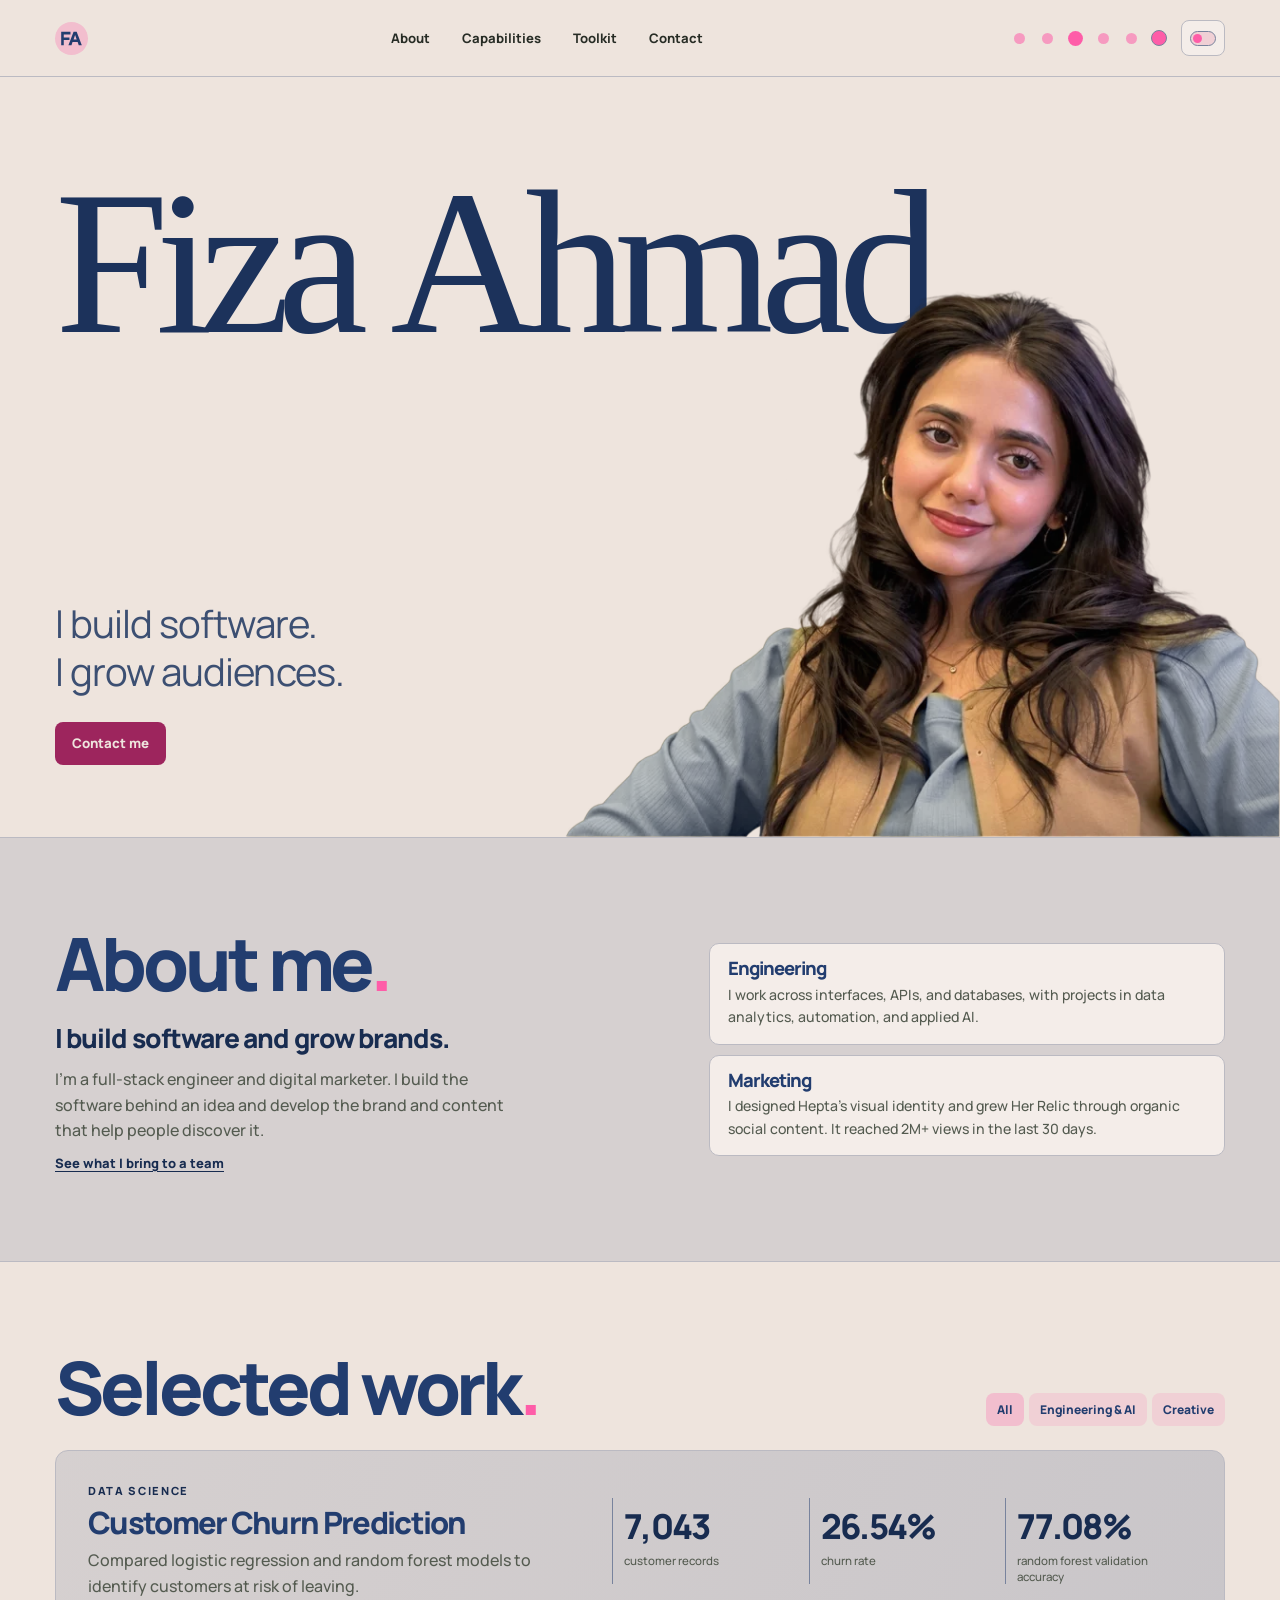
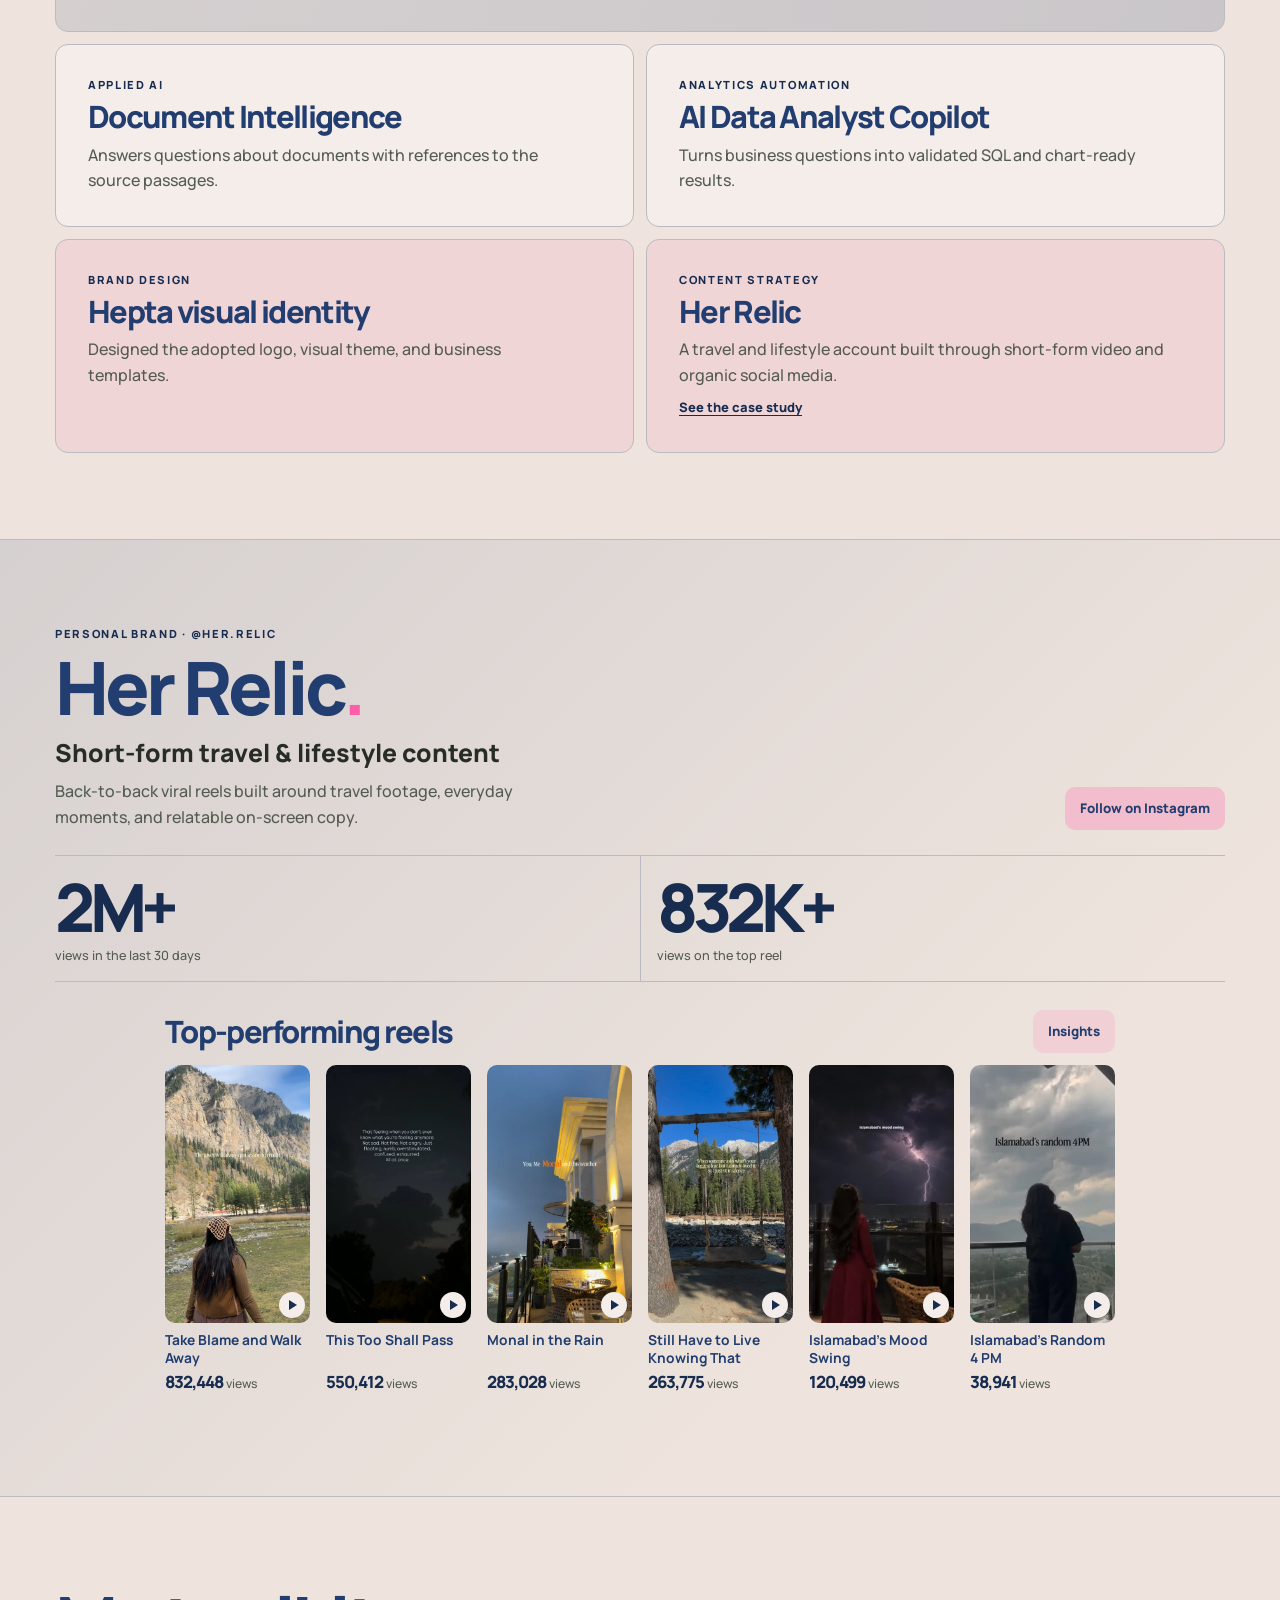
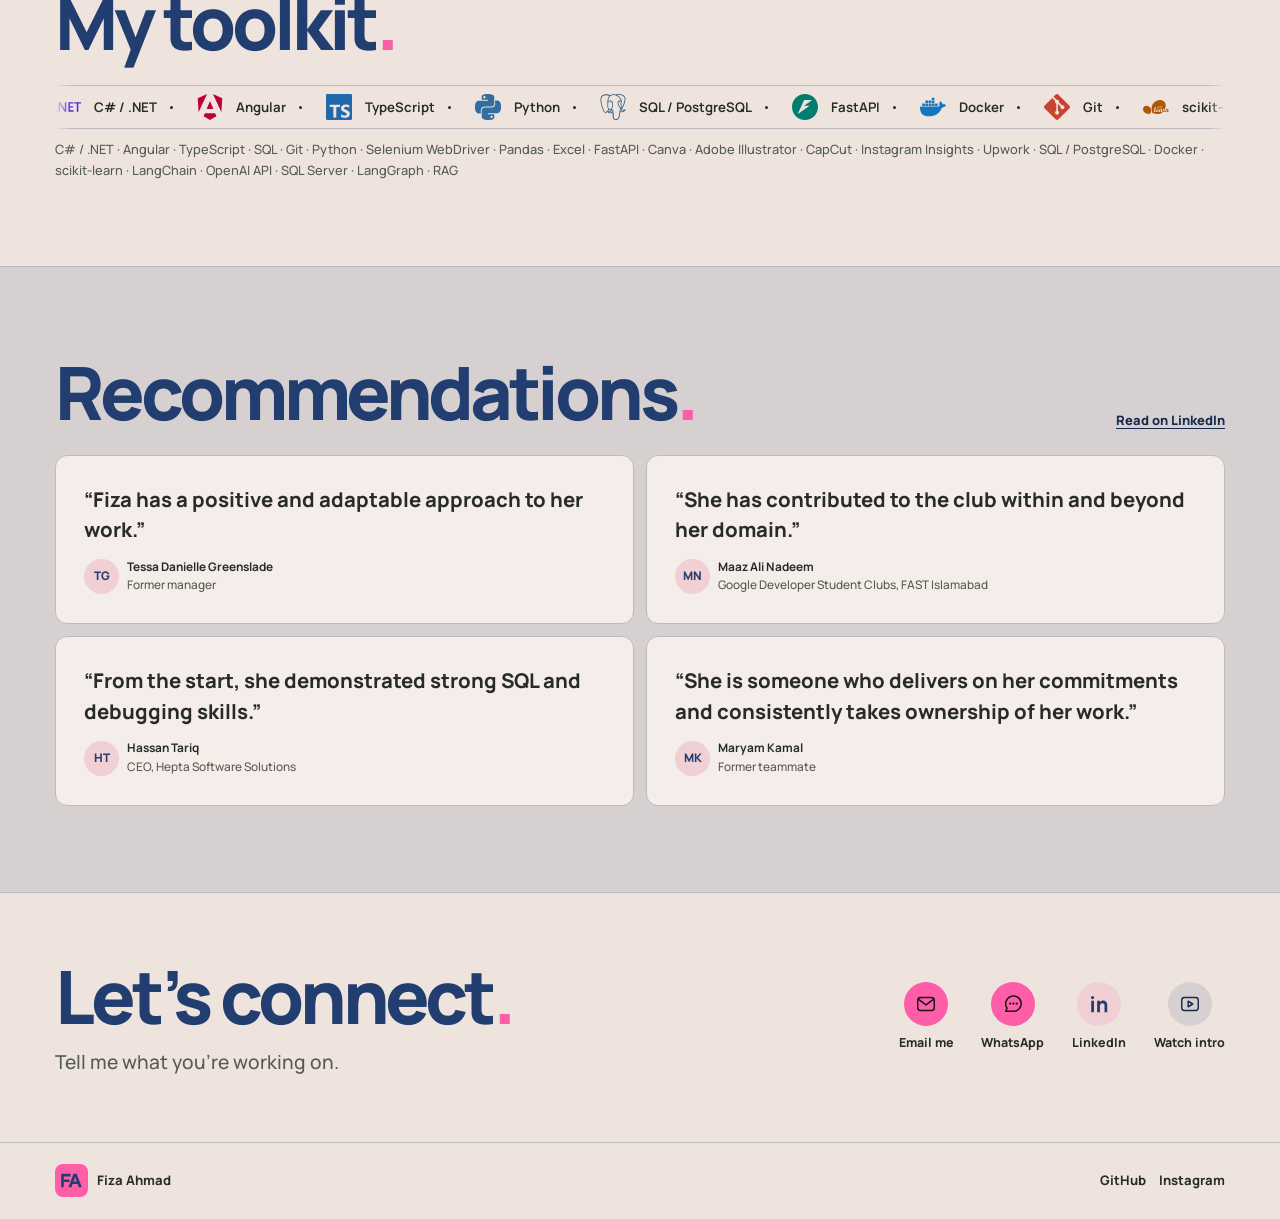
==== index.html @ b87e9777 "Publish portfolio on GitHub Pages" ====
<!doctype html>
<html lang="en">
<head>
  <meta charset="utf-8">
  <meta name="viewport" content="width=device-width, initial-scale=1">
  <meta name="description" content="Fiza Ahmad is a full-stack engineer and digital marketer. Explore her software, data and AI projects and the Her Relic social media case study.">
  <meta name="theme-color" content="#f7f3e9">
  <title>Fiza Ahmad | Full-Stack Engineer &amp; Digital Marketer</title>
  <link rel="icon" href="fa.svg" type="image/svg+xml">
  <script src="theme.js"></script>
  <link rel="stylesheet" href="styles.css">
  <script src="portfolio.js" defer></script>
</head>
<body id="top">
  <a class="skip" href="#main">Skip to content</a>
  <header class="navigation-bar">
    <div class="wrap nav">
      <a class="wordmark" href="#top" aria-label="Fiza Ahmad, home"><span class="monogram" aria-hidden="true"></span></a>
      <nav aria-label="Portfolio index"><a href="#about">About</a><a href="career-highlights.html">Capabilities</a><a href="#skills">Toolkit</a><a href="#contact">Contact</a></nav>
      <div class="appearance-controls">
        <div class="palette-picker" role="group" aria-label="Color palette" hidden>
          <button type="button" data-palette="earth" aria-label="Brown and beige" title="Brown and beige" aria-pressed="false"></button>
          <button type="button" data-palette="sage" aria-label="Pastel green" title="Pastel green" aria-pressed="false"></button>
          <button type="button" data-palette="navy" aria-label="Navy and pink" title="Navy and pink" aria-pressed="true"></button>
          <button type="button" data-palette="cocoa" aria-label="Cocoa and sky blue" title="Cocoa and sky blue" aria-pressed="false"></button>
          <button type="button" data-palette="poppy" aria-label="Sage and brown" title="Sage and brown" aria-pressed="false"></button>
          <input class="custom-color" type="color" value="#fe5da8" aria-label="Try a custom color" title="Try a custom color">
        </div>
        <button class="theme-toggle" type="button" aria-label="Dark mode" aria-pressed="false" hidden><span class="theme-switch" aria-hidden="true"></span></button>
      </div>
    </div>
  </header>
  <main id="main">
    <section class="hero" aria-labelledby="intro">
      <h1 id="intro">Fiza Ahmad</h1>
      <div class="hero-stage">
        <div class="hero-copy">
          <p class="hero-hook">I build software.<br>I grow audiences.</p>
          <a class="button button-primary" href="#contact">Contact me</a>
        </div>
        <figure class="portrait">
          <img src="fiza-ahmad-extended-768.webp"
            srcset="fiza-ahmad-extended-420.webp 420w, fiza-ahmad-extended-768.webp 768w, fiza-ahmad-extended-1200.webp 1200w"
            sizes="(max-width: 760px) 55vw, (max-width: 1368px) 57vw, 780px"
            width="1200" height="1000" alt="Portrait of Fiza Ahmad" fetchpriority="high">
        </figure>
      </div>
    </section>
    <section class="about-section" id="about" aria-labelledby="about-title">
      <div class="wrap section about">
        <div data-reveal>
          <h2 id="about-title">About me<span>.</span></h2>
          <p class="about-lead">I build software and grow brands.</p>
          <p>I’m a full-stack engineer and digital marketer. I build the software behind an idea and develop the brand and content that help people discover it.</p>
          <a class="text-link" href="career-highlights.html">See what I bring to a team</a>
        </div>
        <div class="about-disciplines">
          <article data-reveal><h3>Engineering</h3><p>I work across interfaces, APIs, and databases, with projects in data analytics, automation, and applied AI.</p></article>
          <article data-reveal><h3>Marketing</h3><p>I designed Hepta’s visual identity and grew Her Relic through organic social content. It reached 2M+ views in the last 30 days.</p></article>
        </div>
      </div>
    </section>

    <section class="wrap section" id="work" aria-labelledby="work-title">
      <div class="section-head" data-reveal>
        <h2 id="work-title">Selected work<span>.</span></h2>
        <div class="filters" role="group" aria-label="Filter projects" hidden>
          <button type="button" data-filter="all" aria-pressed="true">All</button>
          <button type="button" data-filter="technical" aria-pressed="false">Engineering &amp; AI</button>
          <button type="button" data-filter="creative" aria-pressed="false">Creative</button>
        </div>
      </div>
      <p id="filter-status" class="sr-only" role="status"></p>
      <div class="projects">
        <article class="project project-feature" data-reveal data-category="technical">
          <div><p class="eyebrow">Data science</p><h3>Customer Churn Prediction</h3><p>Compared logistic regression and random forest models to identify customers at risk of leaving.</p></div>
          <dl class="project-stats"><div><dt>7,043</dt><dd>customer records</dd></div><div><dt>26.54%</dt><dd>churn rate</dd></div><div><dt>77.08%</dt><dd>random forest validation accuracy</dd></div></dl>
        </article>
        <article class="project" data-reveal data-category="technical"><p class="eyebrow">Applied AI</p><h3>Document Intelligence</h3><p>Answers questions about documents with references to the source passages.</p></article>
        <article class="project" data-reveal data-category="technical"><p class="eyebrow">Analytics automation</p><h3>AI Data Analyst Copilot</h3><p>Turns business questions into validated SQL and chart-ready results.</p></article>
        <article class="project creative-project" data-reveal data-category="creative"><p class="eyebrow">Brand design</p><h3>Hepta visual identity</h3><p>Designed the adopted logo, visual theme, and business templates.</p></article>
        <article class="project creative-project" data-reveal data-category="creative"><p class="eyebrow">Content strategy</p><h3>Her Relic</h3><p>A travel and lifestyle account built through short-form video and organic social media.</p><a class="text-link" href="#her-relic">See the case study</a></article>
      </div>
    </section>

    <section class="brand section" id="her-relic" aria-labelledby="brand-title">
      <div class="wrap">
        <div class="brand-head" data-reveal>
          <div><p class="eyebrow">Personal brand · @her.relic</p><h2 id="brand-title">Her Relic<span>.</span></h2><p class="niche">Short-form travel &amp; lifestyle content</p><p class="brand-copy">Back-to-back viral reels built around travel footage, everyday moments, and relatable on-screen copy.</p></div>
          <a href="https://www.instagram.com/her.relic/" class="button button-secondary" target="_blank" rel="noopener noreferrer">Follow on Instagram</a>
        </div>
        <dl class="brand-stats" data-reveal>
          <div><dt>2M+</dt><dd>views in the last 30 days</dd></div>
          <div><dt>832K+</dt><dd>views on the top reel</dd></div>
        </dl>
        <div class="reels-head"><h3 id="reels-title">Top-performing reels</h3><button class="button button-secondary reels-toggle" type="button" aria-expanded="false" aria-controls="reel-metrics-1 reel-metrics-2 reel-metrics-3 reel-metrics-4 reel-metrics-5 reel-metrics-6" hidden>Insights</button></div>
        <div class="reels" role="region" aria-labelledby="reels-title">
          <article class="reel">
            <a class="reel-cover" href="https://www.instagram.com/reel/DfUJY_1sYJB/" target="_blank" rel="noopener noreferrer" aria-label="Watch Take Blame and Walk Away on Instagram"><img src="reel-walk-away.webp" alt="" width="456" height="810" loading="lazy"><span class="reel-play"><span class="play-icon"></span></span></a>
            <div class="reel-meta"><h4>Take Blame and Walk Away</h4><p class="reel-result"><strong>832,448</strong> views</p>
              <dl class="reel-insights" id="reel-metrics-1">
              <div><dt>Views</dt><dd>832,448</dd></div>
              <div><dt>Viewers</dt><dd>543,142</dd></div>
              <div><dt>Likes</dt><dd>61.7K</dd></div>
              <div><dt>Comments</dt><dd>77</dd></div>
              <div><dt>Reposts</dt><dd>3.7K</dd></div>
              <div><dt>Sends</dt><dd>7K</dd></div>
              <div><dt>Saves</dt><dd>10K</dd></div>
              <div><dt>Follows</dt><dd>172</dd></div>
              <div><dt>Avg. watch time</dt><dd>5s</dd></div>
              <div><dt>Skip rate</dt><dd>43.3%</dd></div>
              </dl>
            </div>
          </article>
          <article class="reel">
            <a class="reel-cover" href="https://www.instagram.com/reel/DazhohKM2uZ/" target="_blank" rel="noopener noreferrer" aria-label="Watch This Too Shall Pass on Instagram"><img src="reel-this-too.webp" alt="" width="456" height="810" loading="lazy"><span class="reel-play"><span class="play-icon"></span></span></a>
            <div class="reel-meta"><h4>This Too Shall Pass</h4><p class="reel-result"><strong>550,412</strong> views</p>
              <dl class="reel-insights" id="reel-metrics-2">
              <div><dt>Views</dt><dd>550,412</dd></div>
              <div><dt>Viewers</dt><dd>332,518</dd></div>
              <div><dt>Likes</dt><dd>16.8K</dd></div>
              <div><dt>Comments</dt><dd>11</dd></div>
              <div><dt>Reposts</dt><dd>1.6K</dd></div>
              <div><dt>Sends</dt><dd>7K</dd></div>
              <div><dt>Saves</dt><dd>3.8K</dd></div>
              <div><dt>Follows</dt><dd>73</dd></div>
              <div><dt>Avg. watch time</dt><dd>4s</dd></div>
              <div><dt>Skip rate</dt><dd>52.7%</dd></div>
              </dl>
            </div>
          </article>
          <article class="reel">
            <a class="reel-cover" href="https://www.instagram.com/reel/De3_5uhMVm4/" target="_blank" rel="noopener noreferrer" aria-label="Watch Monal in the Rain on Instagram"><img src="reel-monal.webp" alt="" width="456" height="810" loading="lazy"><span class="reel-play"><span class="play-icon"></span></span></a>
            <div class="reel-meta"><h4>Monal in the Rain</h4><p class="reel-result"><strong>283,028</strong> views</p>
              <dl class="reel-insights" id="reel-metrics-3">
              <div><dt>Views</dt><dd>283,028</dd></div>
              <div><dt>Viewers</dt><dd>213,580</dd></div>
              <div><dt>Likes</dt><dd>15.7K</dd></div>
              <div><dt>Comments</dt><dd>106</dd></div>
              <div><dt>Reposts</dt><dd>768</dd></div>
              <div><dt>Sends</dt><dd>5.8K</dd></div>
              <div><dt>Saves</dt><dd>1.4K</dd></div>
              <div><dt>Follows</dt><dd>90</dd></div>
              <div><dt>Avg. watch time</dt><dd>6s</dd></div>
              <div><dt>Skip rate</dt><dd>Unavailable</dd></div>
              </dl>
            </div>
          </article>
          <article class="reel">
            <a class="reel-cover" href="https://www.instagram.com/reel/DfgTytMO_Md/" target="_blank" rel="noopener noreferrer" aria-label="Watch Still Have to Live Knowing That on Instagram"><img src="reel-knowing.webp" alt="" width="456" height="810" loading="lazy"><span class="reel-play"><span class="play-icon"></span></span></a>
            <div class="reel-meta"><h4>Still Have to Live Knowing That</h4><p class="reel-result"><strong>263,775</strong> views</p>
              <dl class="reel-insights" id="reel-metrics-4">
              <div><dt>Views</dt><dd>263,775</dd></div>
              <div><dt>Viewers</dt><dd>189,020</dd></div>
              <div><dt>Likes</dt><dd>21.7K</dd></div>
              <div><dt>Comments</dt><dd>14</dd></div>
              <div><dt>Reposts</dt><dd>1.9K</dd></div>
              <div><dt>Sends</dt><dd>4.5K</dd></div>
              <div><dt>Saves</dt><dd>3.4K</dd></div>
              <div><dt>Follows</dt><dd>46</dd></div>
              <div><dt>Avg. watch time</dt><dd>6s</dd></div>
              <div><dt>Skip rate</dt><dd>38.6%</dd></div>
              </dl>
            </div>
          </article>
          <article class="reel">
            <a class="reel-cover" href="https://www.instagram.com/reel/DfoTBj5Mnzd/" target="_blank" rel="noopener noreferrer" aria-label="Watch Islamabad’s Mood Swing on Instagram"><img src="reel-islamabad-mood-swing.webp" alt="" width="229" height="408" loading="lazy"><span class="reel-play"><span class="play-icon"></span></span></a>
            <div class="reel-meta"><h4>Islamabad’s Mood Swing</h4><p class="reel-result"><strong>120,499</strong> views</p>
              <dl class="reel-insights" id="reel-metrics-5">
                <div><dt>Views</dt><dd>120,499</dd></div>
                <div><dt>Viewers</dt><dd>95,716</dd></div>
                <div><dt>Likes</dt><dd>7.7K</dd></div>
                <div><dt>Comments</dt><dd>12</dd></div>
                <div><dt>Reposts</dt><dd>378</dd></div>
                <div><dt>Sends</dt><dd>766</dd></div>
                <div><dt>Saves</dt><dd>753</dd></div>
                <div><dt>Follows</dt><dd>34</dd></div>
                <div><dt>Avg. watch time</dt><dd>8s</dd></div>
                <div><dt>Skip rate</dt><dd>43.3%</dd></div>
              </dl>
            </div>
          </article>
          <article class="reel">
            <a class="reel-cover" href="https://www.instagram.com/reel/DdrYwjkuyf8/" target="_blank" rel="noopener noreferrer" aria-label="Watch Islamabad’s Random 4 PM on Instagram"><img src="reel-islamabad-4pm.webp" alt="" width="229" height="408" loading="lazy"><span class="reel-play"><span class="play-icon"></span></span></a>
            <div class="reel-meta"><h4>Islamabad’s Random 4 PM</h4><p class="reel-result"><strong>38,941</strong> views</p>
              <dl class="reel-insights" id="reel-metrics-6">
                <div><dt>Views</dt><dd>38,941</dd></div>
                <div><dt>Viewers</dt><dd>30,437</dd></div>
                <div><dt>Likes</dt><dd>2.5K</dd></div>
                <div><dt>Comments</dt><dd>14</dd></div>
                <div><dt>Reposts</dt><dd>86</dd></div>
                <div><dt>Sends</dt><dd>361</dd></div>
                <div><dt>Saves</dt><dd>144</dd></div>
                <div><dt>Follows</dt><dd>34</dd></div>
                <div><dt>Avg. watch time</dt><dd>6s</dd></div>
              </dl>
            </div>
          </article>
        </div>
      </div>
    </section>

    <section class="wrap section" id="skills" aria-labelledby="skills-title">
      <div class="section-head" data-reveal><h2 id="skills-title">My toolkit<span>.</span></h2></div>
      <div class="tool-flow-viewport toolkit-viewport" role="region" aria-label="Toolkit skills" tabindex="0">
        <div class="tool-flow-track">
          <ul class="toolkit-skills">
            <li><img src="dotnet.svg" alt="" width="26" height="26" loading="lazy">C# / .NET</li>
            <li><img src="angular.svg" alt="" width="26" height="26" loading="lazy">Angular</li>
            <li><img src="typescript.svg" alt="" width="26" height="26" loading="lazy">TypeScript</li>
            <li><img src="python.svg" alt="" width="26" height="26" loading="lazy">Python</li>
            <li><img src="postgresql.svg" alt="" width="26" height="26" loading="lazy">SQL / PostgreSQL</li>
            <li><img src="fastapi.svg" alt="" width="26" height="26" loading="lazy">FastAPI</li>
            <li><img src="docker.svg" alt="" width="26" height="26" loading="lazy">Docker</li>
            <li><img src="git.svg" alt="" width="26" height="26" loading="lazy">Git</li>
            <li><img src="scikitlearn.svg" alt="" width="26" height="26" loading="lazy">scikit-learn</li>
            <li><img src="langchain.svg" alt="" width="26" height="26" loading="lazy">LangChain</li>
            <li><img src="openai.svg" alt="" width="26" height="26" loading="lazy">OpenAI API</li>
            <li><img src="canva.svg" alt="" width="26" height="26" loading="lazy">Canva</li>
          </ul>
        </div>
      </div>
      <p class="more-skills">C# / .NET · Angular · TypeScript · SQL · Git · Python · Selenium WebDriver · Pandas · Excel · FastAPI · Canva · Adobe Illustrator · CapCut · Instagram Insights · Upwork · SQL / PostgreSQL · Docker · scikit-learn · LangChain · OpenAI API · SQL Server · LangGraph · RAG</p>
    </section>

    <section class="recommendations section" id="recommendations" aria-labelledby="recommendations-title">
      <div class="wrap">
        <div class="section-head" data-reveal><h2 id="recommendations-title">Recommendations<span>.</span></h2><a class="text-link" href="https://www.linkedin.com/in/fiza-ahmad/details/recommendations/?detailScreenTabIndex=0" target="_blank" rel="noopener noreferrer">Read on LinkedIn</a></div>
        <div class="quote-grid" data-reveal>
          <figure><blockquote>“Fiza has a positive and adaptable approach to her work.”</blockquote><figcaption><span class="initials" aria-hidden="true">TG</span><div><strong>Tessa Danielle Greenslade</strong><span>Former manager</span></div></figcaption></figure>
          <figure><blockquote>“She has contributed to the club within and beyond her domain.”</blockquote><figcaption><span class="initials" aria-hidden="true">MN</span><div><strong>Maaz Ali Nadeem</strong><span>Google Developer Student Clubs, FAST Islamabad</span></div></figcaption></figure>
          <figure><blockquote>“From the start, she demonstrated strong SQL and debugging skills.”</blockquote><figcaption><span class="initials" aria-hidden="true">HT</span><div><strong>Hassan Tariq</strong><span>CEO, Hepta Software Solutions</span></div></figcaption></figure>
          <figure><blockquote>“She is someone who delivers on her commitments and consistently takes ownership of her work.”</blockquote><figcaption><span class="initials" aria-hidden="true">MK</span><div><strong>Maryam Kamal</strong><span>Former teammate</span></div></figcaption></figure>
        </div>
      </div>
    </section>

    <section class="wrap section contact" id="contact" aria-labelledby="contact-title">
      <div class="contact-intro">
        <h2 id="contact-title">Let’s connect<span>.</span></h2>
        <p>Tell me what you’re working on.</p>
      </div>
      <div class="contact-channels">
        <a class="contact-link" href="mailto:f1zaahmad449@gmail.com">
          <span class="contact-icon" aria-hidden="true"><svg viewBox="0 0 24 24" fill="none" stroke="currentColor" stroke-width="1.6" stroke-linecap="round" stroke-linejoin="round"><rect x="3" y="5" width="18" height="14" rx="3"/><path d="m4 7 8 6 8-6"/></svg></span>
          <span>Email me</span>
        </a>
        <a class="contact-link" href="https://wa.me/923090732287" target="_blank" rel="noopener noreferrer">
          <span class="contact-icon" aria-hidden="true"><svg viewBox="0 0 24 24" fill="none" stroke="currentColor" stroke-width="1.6" stroke-linecap="round" stroke-linejoin="round"><path d="M21 11.5a8.5 8.5 0 0 1-8.5 8.5H4l1.5-3.4A8.5 8.5 0 1 1 21 11.5Z"/><path d="M9 11.5h.01m3.5 0h.01m3.5 0h.01" stroke-width="2.5"/></svg></span>
          <span>WhatsApp</span>
        </a>
        <a class="contact-link contact-link--linkedin" href="https://www.linkedin.com/in/fiza-ahmad/">
          <span class="contact-icon" aria-hidden="true"><svg viewBox="0 0 24 24" fill="currentColor"><circle cx="5" cy="5" r="1.7"/><path d="M3.5 8.5h3V21h-3zM10 8.5h3v1.7c.8-1.2 2-1.9 3.5-1.9 2.7 0 4.5 1.8 4.5 5V21h-3v-7.2c0-1.7-.8-2.6-2.2-2.6-1.6 0-2.8 1.2-2.8 2.9V21h-3z"/></svg></span>
          <span>LinkedIn</span>
        </a>
        <a class="contact-link contact-link--watch" href="https://www.loom.com/share/9e3dbeb758ba4bdb941c1a7d6cf2857f" target="_blank" rel="noopener noreferrer">
          <span class="contact-icon" aria-hidden="true"><svg viewBox="0 0 24 24" fill="none" stroke="currentColor" stroke-width="1.6" stroke-linejoin="round"><rect x="3" y="5" width="18" height="14" rx="3"/><path d="m10 9 5 3-5 3z"/></svg></span>
          <span>Watch intro</span>
        </a>
      </div>
    </section>
  </main>
  <footer><div class="wrap footer"><a class="wordmark" href="#top"><span class="monogram" aria-hidden="true"></span> Fiza Ahmad</a><div><a href="https://github.com/Fizaaahmad/">GitHub</a><a href="https://www.instagram.com/her.relic/">Instagram</a></div></div></footer>
</body>
</html>
---- styles.css ----
@font-face {
  font-family: Manrope;
  src: url('manrope.woff2') format('woff2');
  font-weight: 200 800;
  font-display: swap;
}
:root {
  color-scheme: light;
  --bg: #f7f3e9;
  --panel: #fffdf6;
  --line: #cacbb9;
  --text: #272c25;
  --muted: #545b50;
  --accent: #3f5e49;
  --accent-strong: #344d3c;
  --accent-ink: #fffdf6;
  --sage: #e3e9dc;
  --sage-deep: #d8e0d2;
  --sand: #eee5d5;
  --hover: #e7ecdf;
  --frame: #a6b49e;
  --shadow: #35433316;
  --ui-accent: var(--hook, var(--accent));
  --ui-ink: var(--contact-icon-ink, var(--accent-ink));
  --button-label: var(--heading, var(--accent));
  --button-fill: color-mix(in srgb, var(--ui-accent) 28%, var(--bg));
  --ui-tint: color-mix(in srgb, var(--ui-accent) 15%, var(--bg));
  --name-light: color-mix(in srgb, var(--name-color) 86%, white);
  --name-color: color-mix(in srgb, var(--heading, var(--accent)) 82%, black);
  --nav-height: 76px;
  --font: Manrope, system-ui, sans-serif;
}
:root[data-theme="dark"] {
  color-scheme: dark;
  --bg: #1b211b;
  --panel: #242c24;
  --line: #4e5b4e;
  --text: #f1efe4;
  --muted: #c2cbbe;
  --accent: #b9d2b7;
  --accent-strong: #d0e5cc;
  --accent-ink: #202b21;
  --sage: #293629;
  --sage-deep: #324332;
  --sand: #35312a;
  --hover: #354135;
  --frame: #728972;
  --shadow: #080b0860;
}
:root[data-palette="earth"] {
  --bg: #f6eee2;
  --panel: #fff8ee;
  --line: #d7c3ad;
  --text: #33251e;
  --muted: #665044;
  --accent: #774b34;
  --accent-strong: #5b3625;
  --accent-ink: #fff8ee;
  --sage: #eadcc7;
  --sage-deep: #e2cdb1;
  --sand: #f2dfd2;
  --hover: #f1e4d3;
  --frame: #b49982;
  --shadow: #422b211f;
}
:root[data-palette="earth"][data-theme="dark"] {
  --bg: #241b16;
  --panel: #30241d;
  --line: #634c3d;
  --text: #fff0de;
  --muted: #dcc6b4;
  --accent: #e4b697;
  --accent-strong: #ffd4b5;
  --accent-ink: #302017;
  --sage: #3d2e24;
  --sage-deep: #513a2b;
  --sand: #442923;
  --hover: #473326;
  --frame: #947660;
  --shadow: #130d0960;
}
/* Shared surfaces for the three custom palettes follow their background and heading colors. */
:root:is([data-palette="navy"], [data-palette="cocoa"], [data-palette="poppy"]) {
  --panel: color-mix(in srgb, var(--bg) 65%, white);
  --accent: color-mix(in srgb, var(--heading) 72%, black);
  --accent-strong: color-mix(in srgb, var(--accent) 84%, black);
  --frame: color-mix(in srgb, var(--heading) 58%, var(--bg));
  --line: color-mix(in srgb, var(--heading) 25%, var(--bg));
  --sage: color-mix(in srgb, var(--heading) 12%, var(--bg));
  --sage-deep: color-mix(in srgb, var(--heading) 18%, var(--bg));
  --sand: color-mix(in srgb, var(--hook) 11%, var(--bg));
  --hover: var(--sage);
  --contact-icon-ink: #181411;
}
:root:is([data-palette="navy"], [data-palette="cocoa"], [data-palette="poppy"])[data-theme="dark"] {
  --panel: color-mix(in srgb, var(--bg) 91%, var(--heading));
  --accent: var(--heading);
  --accent-strong: color-mix(in srgb, var(--accent) 75%, white);
  --accent-ink: var(--bg);
}
:root[data-palette="navy"]:not([data-theme="dark"], [data-custom-color]) { --contact-fill: #9D255D; }
:root[data-palette="navy"] {
  --mark-ink: #223D6F;
  --heading: #223D6F;
  --bg: #EEE4DD;
  --hook: #FE5DA8;
}
:root[data-palette="navy"][data-theme="dark"] {
  --heading: #BCD0F8;
  --bg: #142033;
}
:root[data-palette="cocoa"]:not([data-theme="dark"], [data-custom-color]) { --contact-fill: #315D89; }
:root[data-palette="cocoa"] {
  --mark-ink: #3B2418;
  --heading: #3B2418;
  --bg: #F2E8DA;
  --hook: #8EC5FF;
}
:root[data-palette="cocoa"][data-theme="dark"] {
  --heading: #F0CDB2;
  --bg: #261A16;
}
:root[data-palette="poppy"] {
  --mark-ink: #C5D7B1;
  --contact-icon-ink: var(--mark-ink);
  --heading: #9CAF88;
  --bg: #F7F5EF;
  --hook: #3B2418;
}
:root[data-palette="poppy"][data-theme="dark"] {
  --contact-fill: var(--heading);
  --heading: #C5D7B1;
  --bg: #1D251C;
}
*, *::before, *::after { box-sizing: border-box; }
html { scroll-behavior: smooth; scroll-padding-top: var(--nav-height); }
body { margin: 0; background: var(--bg); color: var(--text); font: 500 16px/1.6 var(--font); }
h1, h2, h3, h4, p, figure, dl, dd, blockquote { margin: 0; }
h1, h2, h3, h4 { color: var(--heading, var(--text)); }
h1, h2, h3 { line-height: 1.06; letter-spacing: -.055em; font-weight: 800; }
h2 { font-size: clamp(2.6rem, 5.75vw, 5rem); }
h3 { font-size: clamp(1.36rem, 2.4vw, 2rem); }
p { color: var(--muted); }
h2 span { color: var(--ui-accent); }
.text-link { color: var(--accent); }
a { color: inherit; text-underline-offset: .2em; }
a:hover { text-decoration-thickness: 2px; }
button { font: inherit; }
:focus-visible { outline: 2px solid var(--accent); outline-offset: 5px; }
[hidden] { display: none !important; }
.wrap { width: min(1170px, calc(100% - 88px)); margin-inline: auto; }
.eyebrow { color: var(--accent); font-size: .7rem; font-weight: 800; line-height: 1.5; text-transform: uppercase; letter-spacing: .15em; }
.sr-only, .skip:not(:focus) { position: absolute; width: 1px; height: 1px; margin: -1px; overflow: hidden; clip-path: inset(50%); white-space: nowrap; }
.skip:focus { position: fixed; z-index: 3; top: 12px; left: 12px; background: var(--accent); color: var(--accent-ink); padding: 10px 16px; }
.navigation-bar { position: sticky; top: 0; z-index: 2; border-bottom: 1px solid var(--line); background: var(--bg); }
.nav, .footer { min-height: var(--nav-height); display: flex; align-items: center; justify-content: space-between; gap: 16px; }
.wordmark { display: inline-flex; align-items: center; gap: 9px; font-size: .87rem; font-weight: 800; text-decoration: none; white-space: nowrap; }
.monogram { display: grid; place-items: center; flex: 0 0 auto; width: 33px; height: 33px; border-radius: 8px; background: var(--ui-accent); }
.navigation-bar .monogram { border-radius: 40px; background: var(--button-fill); }
.navigation-bar .monogram::before { background: var(--button-label); }
.monogram::before { content: ''; width: 100%; height: 100%; background: var(--mark-ink, var(--accent-ink)); mask: url('fa-letters.svg') center / contain no-repeat; }
nav { display: flex; flex-wrap: wrap; justify-content: center; gap: clamp(12px, 2.5vw, 32px); }
nav a, .footer a { font-size: .82rem; font-weight: 750; text-decoration: none; }
nav a:hover, .footer a:hover { color: var(--accent); }
nav a { padding-block: 4px; }
nav a:hover { text-decoration: underline; }
.theme-toggle { display: inline-grid; place-items: center; inline-size: 44px; block-size: 36px; border: 1px solid var(--line); border-radius: 8px; padding: 0; background: var(--panel); cursor: pointer; }
.theme-toggle:hover { background: var(--hover); }
.theme-switch { position: relative; width: 26px; height: 15px; border: 1px solid var(--frame); border-radius: 20px; background: var(--ui-tint); }
.theme-switch::after { content: ''; position: absolute; top: 2px; left: 2px; width: 9px; height: 9px; border-radius: 50%; background: var(--ui-accent); transition: transform .2s ease; }
.theme-toggle[aria-pressed="true"] .theme-switch::after { transform: translateX(11px); }
.hero { --hero-gutter: max(44px, calc((100% - 1170px) / 2)); --hero-overlap: clamp(78px, 10.5vw, 148px); display: grid; isolation: isolate; align-content: end; min-height: min(calc(100svh - var(--nav-height)), 760px); padding-top: clamp(24px, 4vw, 64px); }
h1 { font: 400 clamp(4rem, 8vw, 8.15rem)/.94 Georgia, serif; letter-spacing: -.061em; word-spacing: .035em; margin: 0 0 30px -.05em; }
.hero h1 { position: relative; z-index: 0; padding-inline-start: var(--hero-gutter); color: var(--name-color); font: 400 clamp(4.1rem, 16vw, 16.5rem)/.98 Georgia, serif; letter-spacing: -.064em; word-spacing: .04em; margin: 0; }
.appearance-controls { display: flex; align-items: center; gap: 8px; }
.palette-picker { display: flex; align-items: center; }
.palette-picker button { display: grid; inline-size: 28px; block-size: 36px; place-items: center; border: 0; padding: 0; background: none; cursor: pointer; }
.palette-picker button::before { content: ''; width: 11px; height: 11px; opacity: .55; border-radius: 50%; background-color: var(--ui-accent); transition: transform .2s ease; }
.palette-picker button[aria-pressed="true"]::before { opacity: 1; transform: scale(1.35); }
.palette-picker button:hover::before { opacity: 1; }
.palette-picker button:focus-visible { outline-offset: -1px; border-radius: 50%; }
.hero-stage { display: grid; grid-template-columns: minmax(0, 1fr) minmax(0, 1.85fr); align-items: end; gap: clamp(12px, 2vw, 36px); padding-inline-start: var(--hero-gutter); position: relative; z-index: 1; margin-top: calc(-1 * var(--hero-overlap)); }
.hero-copy { align-self: end; padding-bottom: clamp(32px, 8svh, 72px); }
.hero-hook { color: var(--name-light); font-size: clamp(1.24rem, 3vw, 2.6rem); font-weight: 400; letter-spacing: -.025em; line-height: 1.26; }
.hero-copy .button { border-radius: 8px; margin-top: clamp(12px, 2vw, 25px); padding: 10px 16px; }
.button { display: inline-flex; align-items: center; justify-content: center; gap: 9px; border: 1px solid transparent; border-radius: 10px; padding: 10px 14px; font-size: .83rem; font-weight: 800; text-decoration: none; transition: color .22s ease, background .22s ease, transform .22s ease; }
.button:hover { transform: translateY(-2px); }
.button-primary, .brand-head .button { background: var(--button-fill); color: var(--button-label); }
.button-primary:hover, .brand-head .button:hover { background: var(--ui-tint); }
.button-secondary { color: var(--button-label); background: var(--ui-tint); }
.button-secondary:hover { background: var(--button-fill); }
.hero-copy .button { background: var(--contact-fill, var(--ui-accent)); color: var(--bg); }
.hero-copy .button:hover { background: color-mix(in srgb, var(--contact-fill, var(--ui-accent)) 92%, var(--bg)); }
.play-icon { display: inline-block; margin-left: 2px; border-left: 8px solid currentColor; border-block: 5px solid transparent; }
.portrait { justify-self: end; width: min(100%, 57vw, 780px); max-width: max(250px, calc((100svh - var(--nav-height) - 140px) * 1.2)); }
.portrait img { display: block; width: 100%; height: auto; }
.portrait { position: relative; isolation: isolate; }
.portrait::after, .capability-portrait::after {
  content: '';
  position: absolute;
  inset: 0;
  pointer-events: none;
  background: var(--name-light);
  mask: url('portrait-clothing-mask.svg') center / 100% 100% no-repeat,
    url('fiza-ahmad-extended-768.webp') center / 100% 100% no-repeat;
  mask-composite: intersect;
  mix-blend-mode: color;
  opacity: .68;
}
.hero h1, .hero-copy { animation: enter .62s ease both; }
@keyframes enter { from { opacity: .82; transform: translateY(14px); } to { opacity: 1; transform: translateY(0); } }
.section { padding-block: clamp(52px, 6.7vw, 94px); }
.about-section { background: var(--sage); border-block: 1px solid var(--line); }
.about { display: grid; grid-template-columns: 1.12fr 1fr; align-items: center; gap: clamp(20px, 6vw, 78px); }
.about-lead { color: var(--accent); margin: 15px 0 8px; font-size: clamp(1.2rem, 2.5vw, 1.65rem); font-weight: 800; letter-spacing: -.035em; }
.about h2 + p + p { max-width: 47ch; }
.about-disciplines { display: grid; gap: 10px; }
.about-disciplines article { padding: 15px 18px; border: 1px solid var(--line); border-radius: 10px; background: var(--panel); }
.about-disciplines h3 { font-size: 1.15rem; margin-bottom: 5px; }
.about-disciplines p { font-size: .88rem; }
.section-head { display: flex; justify-content: space-between; align-items: end; flex-wrap: wrap; gap: 15px; margin-bottom: 24px; }
.filters { display: flex; flex-wrap: wrap; gap: 5px; }
.filters button { border: 1px solid transparent; border-radius: 8px; background: var(--ui-tint); color: var(--button-label); padding: 6px 10px; cursor: pointer; font-size: .75rem; font-weight: 800; }
.filters button:hover { background: var(--panel); }
.filters button[aria-pressed="true"] { background: var(--button-fill); }
.projects { display: grid; grid-template-columns: 1fr 1fr; gap: 12px; }
.project { padding: clamp(18px, 3vw, 32px); border: 1px solid var(--line); border-radius: 13px; background: var(--panel); }
.project { transition: translate .26s ease, box-shadow .26s ease, border-color .26s ease; }
.project:hover, .project:focus-within { translate: 0 -4px; box-shadow: 0 10px 24px var(--shadow); border-color: var(--frame); }
.motion .project[data-reveal] { opacity: .56; transform: translateY(19px); transition: opacity .45s ease, transform .45s ease, translate .26s ease, box-shadow .26s ease, border-color .26s ease; }
.motion .project[data-reveal]:nth-child(2n + 3) { transition-delay: .085s, .085s, 0s, 0s, 0s; }
.motion .project[data-reveal].revealed, .motion .project[data-reveal]:focus-within { opacity: 1; transform: none; }
.project h3 { margin-block: 6px 10px; }
.project p:not(.eyebrow) { max-width: 49ch; }
.project-feature { grid-column: 1 / -1; display: grid; grid-template-columns: 1fr 1.15fr; align-items: center; gap: 20px; background: linear-gradient(112deg, var(--sage), var(--sage-deep)); }
.project-stats { display: grid; grid-template-columns: repeat(3, 1fr); gap: 10px; }
.project-stats > div { border-left: 1px solid var(--frame); padding-left: 11px; }
.project-stats dt { color: var(--accent); font-size: clamp(1.2rem, 3vw, 2.15rem); font-weight: 800; letter-spacing: -.05em; }
.project-stats dd { color: var(--muted); font-size: .72rem; line-height: 1.35; }
.creative-project { background: var(--sand); }
.text-link { display: inline-block; margin-top: 9px; font-size: .81rem; font-weight: 800; }
.brand { background: linear-gradient(135deg, var(--sage), var(--bg) 72%); border-block: 1px solid var(--line); }
.brand-head { display: flex; flex-wrap: wrap; justify-content: space-between; align-items: end; gap: 16px; margin-bottom: 25px; }
.brand-head h2 { margin-top: 6px; }
.niche { color: var(--text); font-size: clamp(1rem, 2.5vw, 1.55rem); font-weight: 800; margin-top: 7px; }
.brand-copy { max-width: 51ch; margin-top: 6px; }
.brand-stats { display: grid; grid-template-columns: repeat(2, 1fr); border-block: 1px solid var(--line); margin-bottom: 28px; }
.brand-stats > div { padding: 13px 16px 15px; min-width: 0; }
.brand-stats > div:first-child { padding-left: 0; }
.brand-stats > div + div { border-left: 1px solid var(--line); }
.brand-stats dt { color: var(--accent); font-size: clamp(1.8rem, 5.2vw, 4.6rem); font-weight: 800; line-height: 1.15; letter-spacing: -.08em; }
.brand-stats dd { color: var(--muted); font-size: .79rem; }
.reels-head, .reels { width: min(100%, 950px); margin-inline: auto; }
.reels-head { display: flex; justify-content: space-between; align-items: center; gap: 8px; margin-bottom: 12px; }
.reels { display: grid; grid-template-columns: repeat(6, minmax(0, 1fr)); gap: clamp(10px, 1.5vw, 16px); }
.reel { min-width: 0; }
.reel-cover { position: relative; display: block; overflow: hidden; aspect-ratio: 9 / 16; border-radius: 10px; background: var(--panel); }
.reel-cover:focus-visible { outline-offset: -4px; }
.reel-cover img { display: block; width: 100%; height: 100%; object-fit: cover; transition: transform .4s ease; }
.reel-cover:hover img, .reel-cover:focus-visible img { transform: scale(1.06); }
.reel-play { position: absolute; right: 5px; bottom: 5px; width: 26px; height: 26px; display: grid; place-items: center; background: var(--panel); color: var(--accent); border-radius: 50%; }
.reel-meta { padding-block: 8px; }
.reel-meta h4 { font-size: .86rem; line-height: 1.3; min-height: 2.6em; }
.reel-result { color: var(--muted); font-size: .76rem; margin-block: 2px 7px; }
.reel-result strong { color: var(--accent); font-size: 1.05rem; font-weight: 800; letter-spacing: -.055em; }
.reel-insights { margin-top: 8px; padding-top: 6px; border-top: 1px solid var(--line); color: var(--muted); font-size: .72rem; font-variant-numeric: tabular-nums; }
.reel-insights > div { display: flex; justify-content: space-between; gap: 4px; padding-block: 2px; }
.reel-insights dd { color: var(--text); white-space: nowrap; }
.toolkit-viewport { border-block: 1px solid var(--line); }
.toolkit-viewport .tool-flow-track ul { gap: 24px; padding-inline-end: 24px; }
.toolkit-viewport .tool-flow-track li { opacity: 1; font-size: .83rem; }
.toolkit-viewport img { display: block; flex: none; }
.toolkit-viewport .tool-flow-track { animation: none; }
.toolkit-viewport.is-animated .tool-flow-track { animation: tool-flow-loop 32s linear infinite; }
.toolkit-viewport.is-animated:is(:hover, :focus-visible) .tool-flow-track { animation-play-state: paused; }
.tool-flow-viewport.toolkit-viewport:not(.is-animated) { overflow-x: auto; mask-image: none; }
.toolkit-viewport .tool-flow-track > .tool-flow-repeat { display: none; }
.toolkit-viewport.is-animated .tool-flow-track > .tool-flow-repeat { display: flex; }
.more-skills { margin-top: 10px; font-size: .8rem; }
.recommendations { background: var(--sage); border-block: 1px solid var(--line); }
.quote-grid { display: grid; grid-template-columns: 1fr 1fr; gap: 12px; }
.quote-grid figure { background: var(--panel); border: 1px solid var(--line); border-radius: 12px; padding: clamp(14px, 2.7vw, 28px); display: flex; flex-direction: column; justify-content: space-between; gap: 13px; }
blockquote { font-size: clamp(.96rem, 2.1vw, 1.27rem); line-height: 1.5; font-weight: 750; }
.quote-grid figcaption { display: flex; align-items: center; gap: 8px; font-size: .74rem; }
.quote-grid figcaption div { display: grid; }
.quote-grid figcaption div span { color: var(--muted); }
.initials { display: grid; flex: 0 0 35px; place-items: center; width: 35px; height: 35px; background: var(--ui-tint); color: var(--heading, var(--accent)); font-weight: 800; border-radius: 50%; }
.contact { display: grid; grid-template-columns: minmax(0, 1fr) auto; gap: clamp(22px, 4vw, 48px); align-items: center; padding-block: clamp(38px, 5vw, 64px); }
.contact-intro > p { margin-top: 12px; font-size: clamp(1rem, 2vw, 1.2rem); }
.contact-channels { display: flex; flex-wrap: wrap; gap: 12px clamp(10px, 2vw, 24px); }
.contact-link { display: grid; justify-items: center; gap: 7px; min-width: 62px; font-size: .78rem; font-weight: 750; text-decoration: none; }
.contact-link:hover, .contact-link:focus-visible { color: var(--accent); text-decoration: underline; }
.contact-icon { display: grid; place-items: center; width: 44px; height: 44px; color: var(--ui-ink); background: var(--ui-accent); border-radius: 50%; transition: transform .2s ease; }
.contact-link--linkedin .contact-icon { background: var(--ui-tint); color: var(--heading, var(--accent)); }
.contact-link--watch .contact-icon { background: var(--sage); color: var(--accent); }
.contact-link:hover .contact-icon { transform: translateY(-2px); }
.contact-icon svg { width: 22px; height: 22px; }
footer { border-top: 1px solid var(--line); border-bottom: none; }
.footer div { display: flex; flex-wrap: wrap; gap: 13px; }
.motion [data-reveal] { opacity: .72; transform: translateY(12px); transition: opacity .44s ease, transform .44s ease; }
.motion [data-reveal].revealed, .motion [data-reveal]:focus-within { opacity: 1; transform: translateY(0); }
@media (max-width: 940px) {
  .hero h1 { font-size: clamp(3.5rem, 13vw, 8rem); }
  h2 { font-size: clamp(2rem, 5.4vw, 3.5rem); }
  .wrap { width: calc(100% - 50px); }
}
@media (min-width: 761px) and (max-width: 960px) {
  .reels-head, .reels { max-width: 480px; }
  .reels { grid-template-columns: repeat(3, minmax(0, 1fr)); }
}
@media (max-width: 760px) {
  :root { --nav-height: 96px; }
  .wrap { width: calc(100% - 32px); }
  .nav { padding-block: 9px; flex-wrap: wrap; }
  nav { order: 1; width: 100%; border-top: 1px solid var(--line); padding-top: 6px; gap: 1px clamp(7px, 2.6vw, 19px); }
  nav a { font-size: .72rem; }
  .about, .project-feature, .contact { grid-template-columns: 1fr; }
  .hero { --hero-gutter: 16px; --hero-overlap: clamp(33px, 11vw, 72px); min-height: 0; padding-top: clamp(12px, 3svh, 24px); }
  .hero h1 { font-size: clamp(2.35rem, 12vw, 5.25rem); }
  .palette-picker button { inline-size: 26px; }
  .hero-stage { grid-template-columns: minmax(0, .9fr) minmax(0, 1.1fr); gap: 8px; }
  .hero-copy { padding-bottom: clamp(18px, 4svh, 28px); }
  .hero-hook { font-size: clamp(.925rem, 3.3vw, 1.45rem); }
  .hero-copy .button { padding: 7px 10px; font-size: .74rem; }
  .section-head { align-items: start; }
  .reels-head, .reels { max-width: 290px; }
  .reels-head h3 { font-size: clamp(1rem, 4vw, 1.25rem); }
  .reels { grid-template-columns: repeat(2, minmax(0, 1fr)); }
  .brand-stats > div { padding-inline: 7px; }
  .brand-stats dd { font-size: .68rem; }
}
@media (max-width: 450px) {
  .section h2 { font-size: clamp(1.7rem, 7vw, 2.3rem); }
  .projects, .quote-grid { grid-template-columns: 1fr; }
}
@media (prefers-reduced-motion: reduce) {
  html { scroll-behavior: auto; }
  *, *::before, *::after { animation: none !important; transition: none !important; }
  .motion [data-reveal], .motion .project[data-reveal] { opacity: 1; transform: none; }
  .project:hover, .project:focus-within { translate: none; }
}

.capability-intro { display: grid; grid-template-columns: minmax(0, 1.22fr) minmax(0, 1fr); align-items: center; gap: clamp(22px, 4vw, 58px); padding-block: clamp(38px, 5vw, 72px); }
.capability-portrait { position: relative; isolation: isolate; justify-self: center; width: min(100%, 455px); }
.capability-portrait::before { content: ''; position: absolute; z-index: -1; inset: 12% 9% 10%; border-radius: 48% 48% 24% 24%; background: var(--sage); }
.capability-portrait img { display: block; width: 100%; height: auto; }
.capability-portrait::after {
  mask-image: url('capabilities-suit-mask.svg'), url('fiza-at-the-table.webp');
}

.capability-intro h1 { font-size: clamp(3.35rem, 7vw, 7rem); margin: 0 0 18px; }
.capability-intro h1 span { color: var(--accent); }
.capability-intro p { max-width: 44ch; font-size: clamp(.96rem, 1.5vw, 1.13rem); }
.capability-band { border-top: 1px solid var(--line); }
.capability-engineering { background: var(--sage); }
.capability-data { background: var(--panel); }
.capability-marketing { background: var(--sand); }
.capability-layout { display: grid; grid-template-columns: minmax(0, .85fr) minmax(0, 1.5fr); align-items: start; gap: clamp(28px, 7vw, 96px); padding-block: clamp(48px, 8vw, 110px); }
.capability-overview h2 { font: 400 clamp(2.75rem, 5vw, 4.9rem)/.99 Georgia, serif; letter-spacing: -.065em; }
.capability-overview > p { margin-top: 16px; max-width: 34ch; font-size: .94rem; }
.skill-tags { display: flex; flex-wrap: wrap; gap: 6px; list-style: none; padding: 0; margin: 16px 0 0; }
.skill-tags li { padding: 4px 9px; color: var(--accent-strong); background: var(--panel); border: 1px solid var(--line); border-radius: 20px; font-size: .73rem; font-weight: 750; }
.capability-list { display: grid; grid-template-columns: repeat(2, minmax(0, 1fr)); column-gap: clamp(14px, 3vw, 36px); }
.capability-list > div { border-top: 1px solid var(--frame); padding: 14px 0 17px; }
.capability-list dt { color: var(--text); font-size: clamp(1rem, 1.7vw, 1.22rem); font-weight: 800; letter-spacing: -.035em; }
.capability-list dd { color: var(--muted); margin-top: 4px; font-size: .88rem; }
.capability-example { border-left: 2px solid var(--frame); padding-left: 12px; font-size: .85rem; margin-top: 12px; }
.capability-example strong { display: block; color: var(--accent); margin-bottom: 3px; }
.capability-example a { color: var(--accent-strong); font-weight: 750; }
.capability-actions { display: flex; flex-wrap: wrap; gap: 8px; padding-block: 28px 35px; }
@media (max-width: 760px) {
  .capability-layout { grid-template-columns: 1fr; }
  .capability-intro { grid-template-columns: minmax(0, 1.18fr) minmax(0, 1fr); gap: clamp(8px, 3vw, 22px); padding-block: clamp(34px, 8vw, 62px); }
  .capability-intro h1 { font-size: clamp(1.55rem, 6.9vw, 3.55rem); margin-bottom: 10px; }
  .capability-intro p { font-size: clamp(.72rem, 2.4vw, .96rem); }
  .capability-portrait { width: 100%; }
  .capability-overview h2 br { display: none; }
}
@media (max-width: 420px) {
  .capability-list { grid-template-columns: 1fr; }
}
@media (max-width: 385px) {
  html { scroll-padding-top: 112px; }
}

.navigation-bar [aria-current="page"] { color: var(--accent); text-decoration: underline; }
.tool-flow { background: var(--sage); }
.tool-flow-viewport { overflow-x: auto; padding-block: 8px; }
.tool-flow-track { display: flex; width: max-content; }
.tool-flow-track ul { display: flex; align-items: center; gap: 13px; list-style: none; margin: 0; padding: 0 13px 0 0; }
.tool-flow-track li { display: flex; align-items: center; gap: 13px; white-space: nowrap; color: var(--text); opacity: .68; font-size: .72rem; font-weight: 650; }
.tool-flow-track li::after { content: ''; width: 3px; height: 3px; border-radius: 50%; background: currentColor; }
.tool-flow-track .tool-flow-repeat { display: none; }
.capability-category-index { display: grid; grid-template-columns: repeat(3, minmax(0, 1fr)); gap: 10px; margin-bottom: clamp(22px, 4vw, 45px); }
.capability-category-index a { display: flex; align-items: center; justify-content: space-between; gap: 8px; padding: 10px 13px; border: 1px solid var(--line); border-radius: 9px; background: var(--panel); color: var(--text); }
.capability-category-index a:hover { background: var(--sage); }
@media (prefers-reduced-motion: no-preference) {
  .tool-flow-viewport { overflow: hidden; mask-image: linear-gradient(to right, transparent, #000 16px, #000 calc(100% - 16px), transparent); }
  .tool-flow-track { animation: tool-flow-loop 36s linear infinite; }
  .tool-flow-track .tool-flow-repeat { display: flex; }
  .tool-flow-viewport:hover .tool-flow-track, .tool-flow-viewport:focus-visible .tool-flow-track { animation-play-state: paused; }
}
@keyframes tool-flow-loop { to { transform: translateX(-50%); } }
@media (max-width: 580px) {
  .capability-category-index { grid-template-columns: 1fr; gap: 6px; }
}

/* Brown accent lettering on the last palette's navigation and calls to action. */
:root[data-palette="poppy"]:not([data-custom-color]) :is(
  .filters button,
  .brand-head .button,
  .capability-actions .button
) { color: var(--ui-accent); }
:root[data-palette="poppy"]:not([data-custom-color]) .navigation-bar .monogram::before { background: var(--ui-accent); }
:root[data-palette="poppy"][data-theme="dark"]:not([data-custom-color]) :is(
  .navigation-bar .monogram,
  .filters button,
  .brand-head .button,
  .capability-actions .button
) { background: var(--heading); }
:root[data-palette="poppy"][data-theme="dark"]:not([data-custom-color]) :is(
  .filters button[aria-pressed="true"],
  .filters button:hover,
  .brand-head .button:hover,
  .capability-actions .button:hover
) { background: color-mix(in srgb, var(--heading) 80%, white); }

.custom-color {
  appearance: none;
  width: 28px;
  height: 36px;
  padding: 10px 6px;
  border: 0;
  background: transparent;
  cursor: pointer;
}
.custom-color::-webkit-color-swatch-wrapper { padding: 0; }
.custom-color::-webkit-color-swatch { border: 1px solid var(--frame); border-radius: 50%; }
.custom-color::-moz-color-swatch { border: 1px solid var(--frame); border-radius: 50%; }
:root[data-custom-color] {
  --bg: color-mix(in srgb, var(--visitor-color) 8%, #fffaf4);
  --heading: color-mix(in srgb, var(--visitor-color) 38%, #201724);
  --accent: var(--heading);
  --ui-accent: var(--visitor-color);
  --ui-ink: #fffaf4;
  --panel: color-mix(in srgb, var(--bg) 58%, white);
  --sage: color-mix(in srgb, var(--visitor-color) 16%, var(--bg));
  --sage-deep: color-mix(in srgb, var(--visitor-color) 22%, var(--bg));
  --sand: var(--sage);
  --line: color-mix(in srgb, var(--heading) 24%, var(--bg));
  --contact-fill: var(--heading);
}
:root[data-custom-color][data-theme="dark"] {
  --bg: color-mix(in srgb, var(--visitor-color) 12%, #18171d);
  --heading: color-mix(in srgb, var(--visitor-color) 36%, #fffaf4);
  --panel: color-mix(in srgb, var(--bg) 92%, white);
  --ui-ink: var(--bg);
}
:root[data-custom-color] .contact-icon { background: var(--ui-tint); color: var(--heading); }
:root[data-custom-color] :is(.navigation-bar .monogram, .filters button, .brand-head .button, .capability-actions .button) { background: var(--ui-tint); color: var(--heading); }
:root[data-custom-color] .navigation-bar .monogram::before { background: var(--heading); }
:root[data-custom-color] :is(.filters button[aria-pressed="true"], .filters button:hover, .brand-head .button:hover, .capability-actions .button:hover) { background: var(--button-fill); }
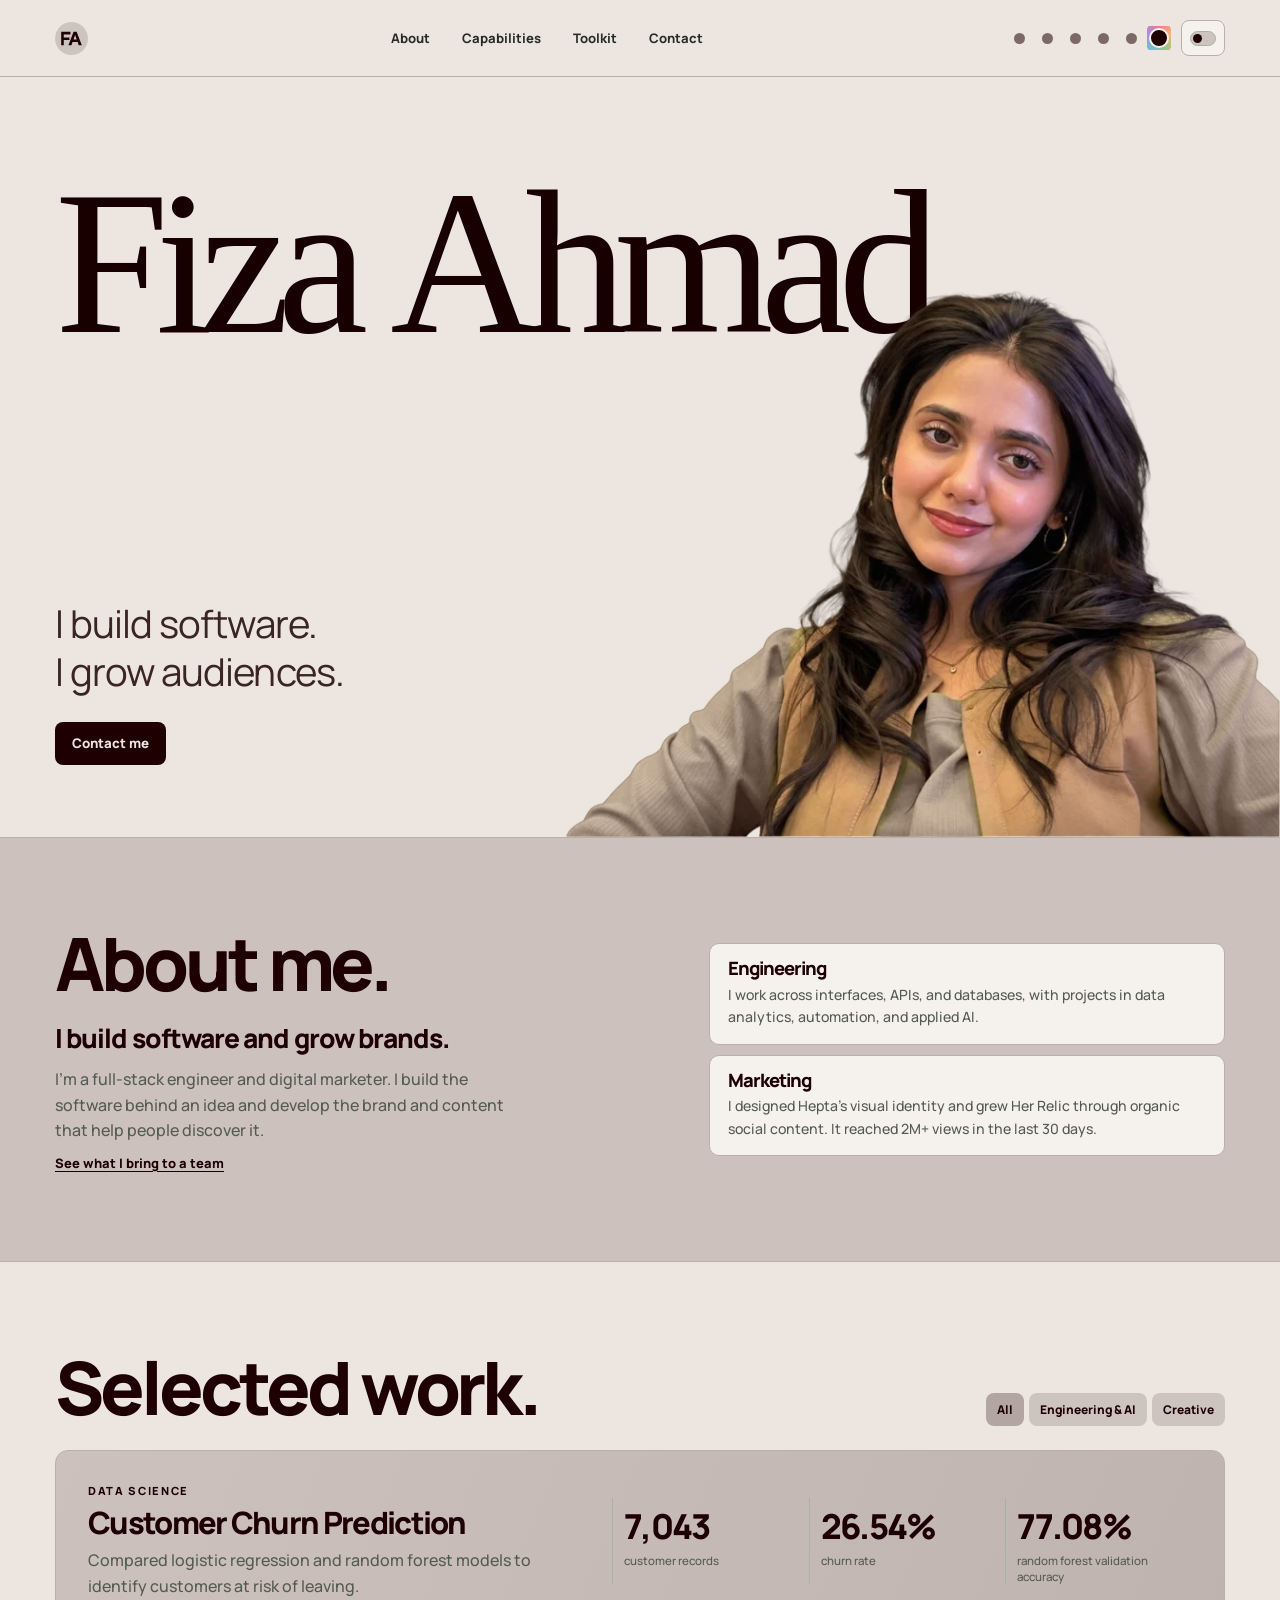
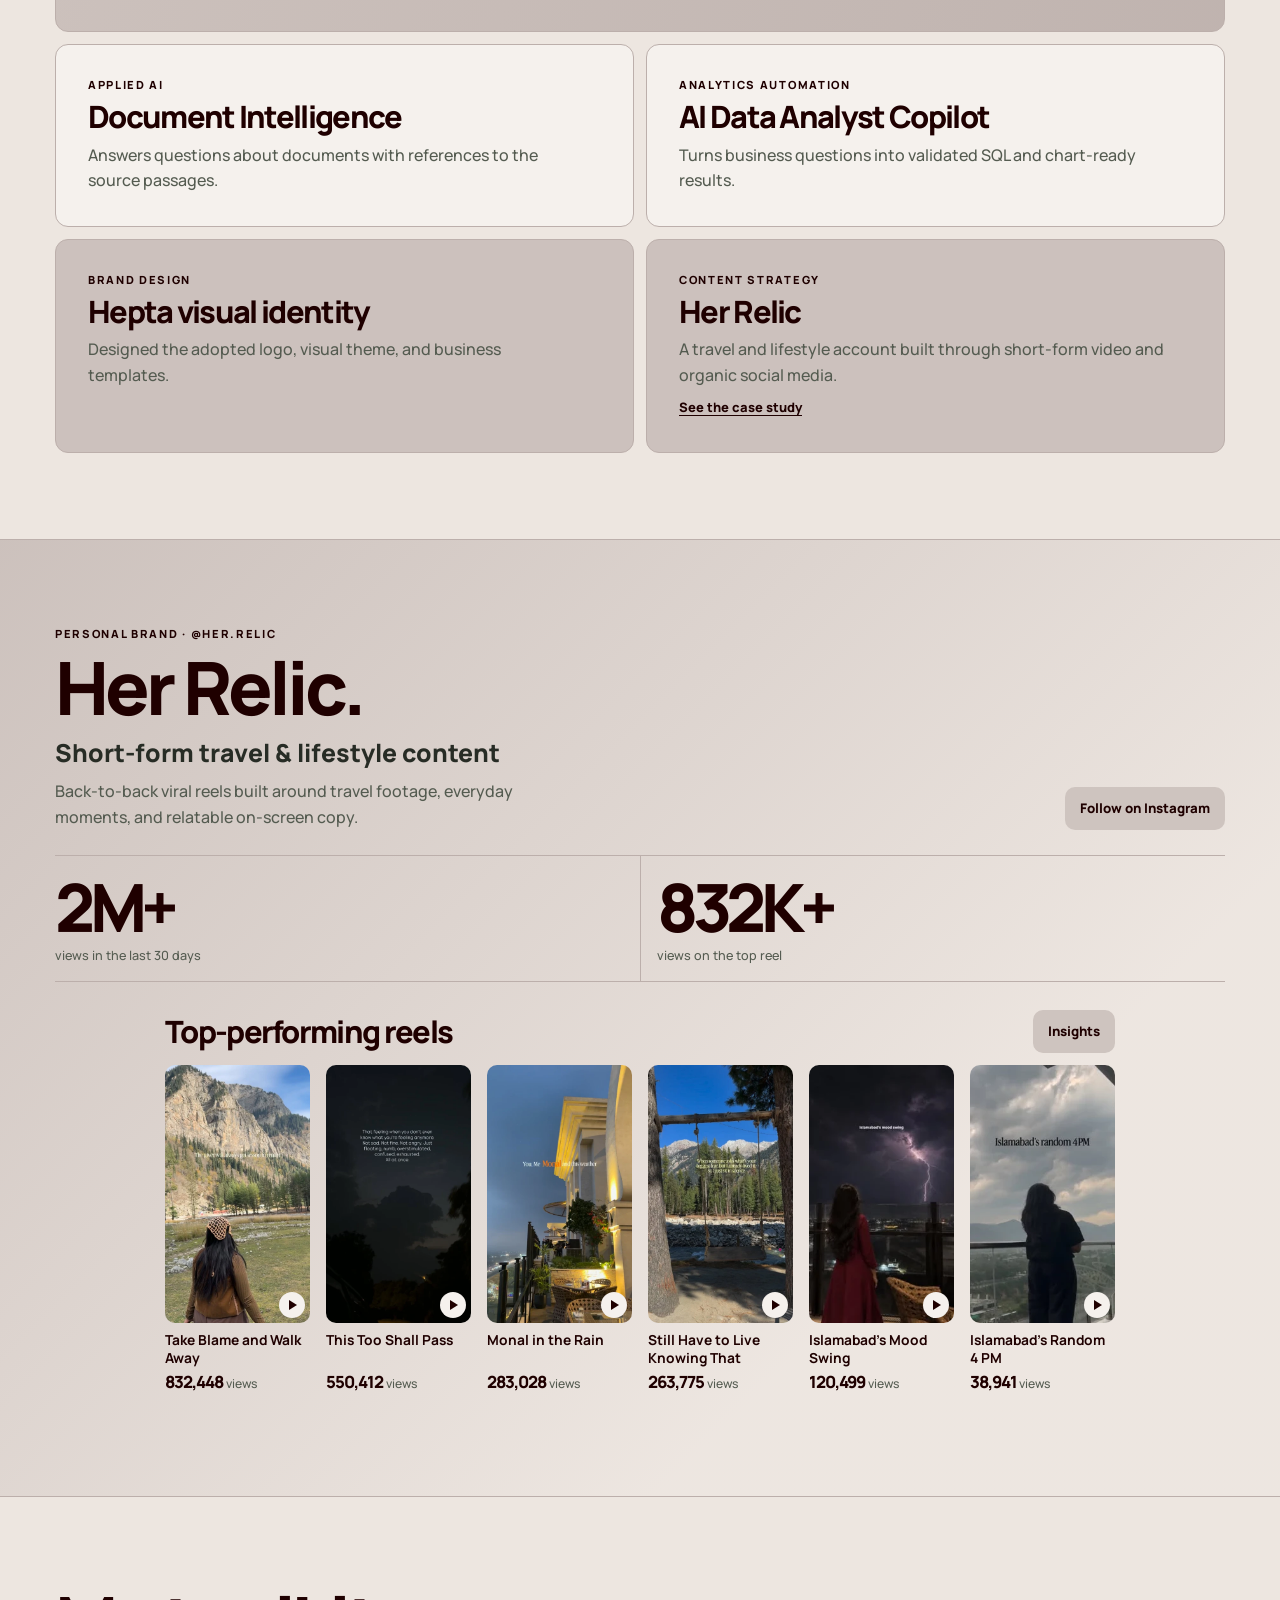
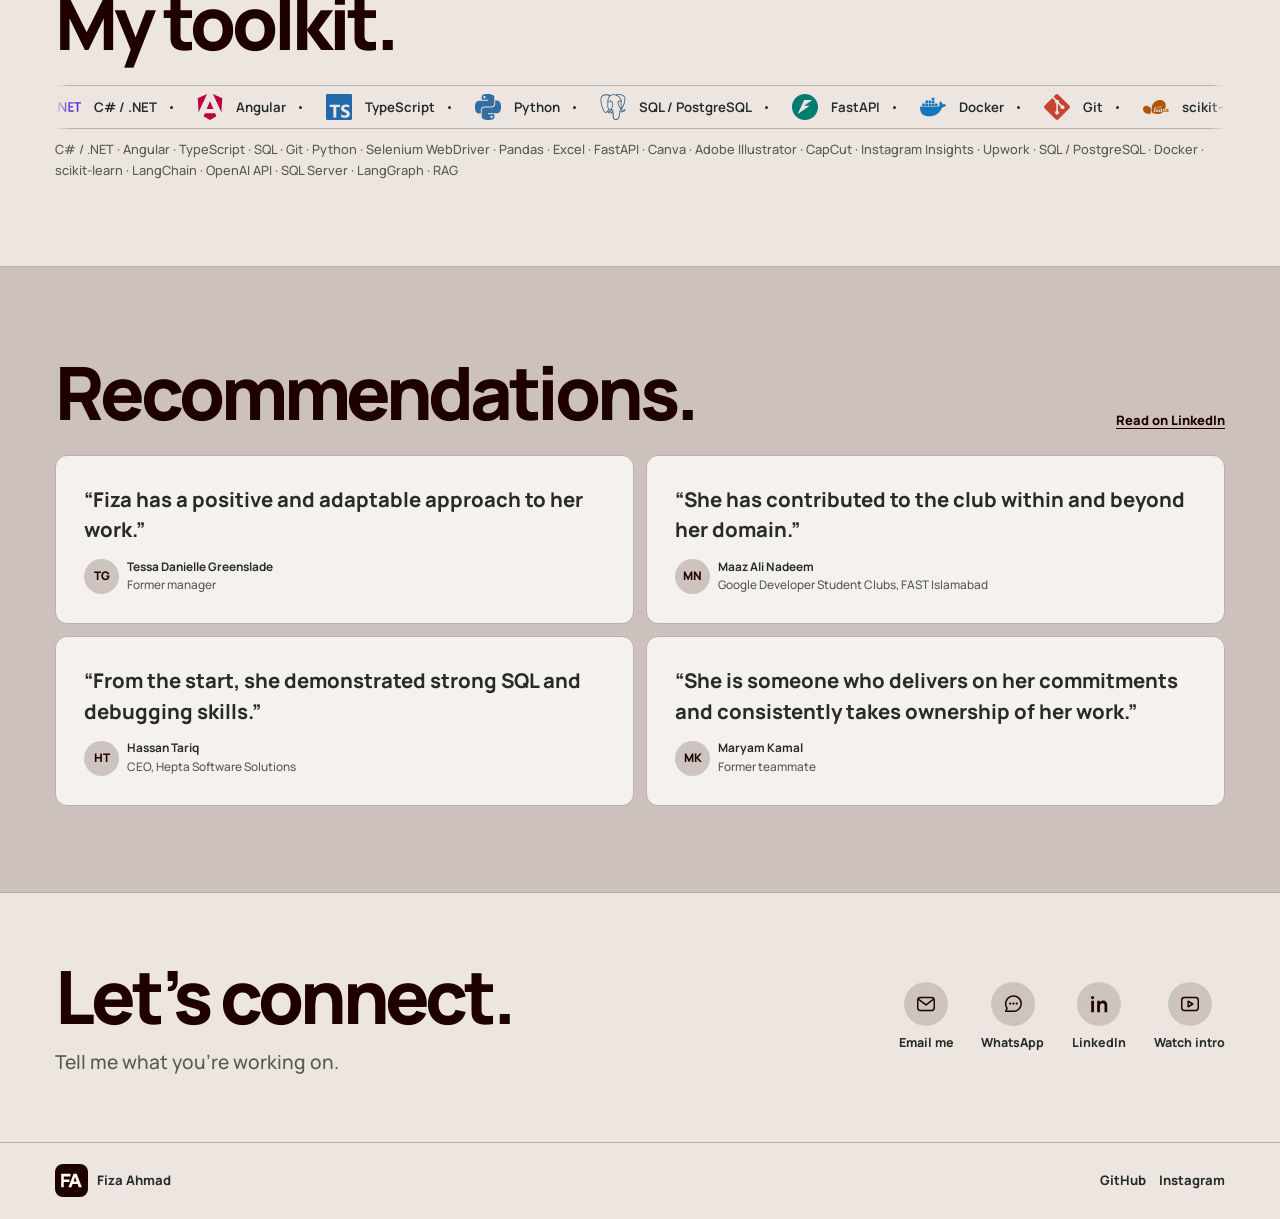
==== commit da624560: "Set burgundy default and sync custom colors across pages" ====
--- a/index.html
+++ b/index.html
@@ -7,8 +7,8 @@
   <meta name="theme-color" content="#f7f3e9">
   <title>Fiza Ahmad | Full-Stack Engineer &amp; Digital Marketer</title>
   <link rel="icon" href="fa.svg" type="image/svg+xml">
-  <script src="theme.js"></script>
-  <link rel="stylesheet" href="styles.css">
+  <script src="theme.js?v=41"></script>
+  <link rel="stylesheet" href="styles.css?v=41">
   <script src="portfolio.js" defer></script>
 </head>
 <body id="top">
@@ -21,10 +21,10 @@
         <div class="palette-picker" role="group" aria-label="Color palette" hidden>
           <button type="button" data-palette="earth" aria-label="Brown and beige" title="Brown and beige" aria-pressed="false"></button>
           <button type="button" data-palette="sage" aria-label="Pastel green" title="Pastel green" aria-pressed="false"></button>
-          <button type="button" data-palette="navy" aria-label="Navy and pink" title="Navy and pink" aria-pressed="true"></button>
+          <button type="button" data-palette="navy" aria-label="Navy and pink" title="Navy and pink" aria-pressed="false"></button>
           <button type="button" data-palette="cocoa" aria-label="Cocoa and sky blue" title="Cocoa and sky blue" aria-pressed="false"></button>
           <button type="button" data-palette="poppy" aria-label="Sage and brown" title="Sage and brown" aria-pressed="false"></button>
-          <input class="custom-color" type="color" value="#fe5da8" aria-label="Try a custom color" title="Try a custom color">
+          <input class="custom-color" type="color" value="#1f0000" aria-label="Try a custom color" title="Try a custom color">
         </div>
         <button class="theme-toggle" type="button" aria-label="Dark mode" aria-pressed="false" hidden><span class="theme-switch" aria-hidden="true"></span></button>
       </div>
--- a/styles.css
+++ b/styles.css
@@ -429,17 +429,18 @@
   appearance: none;
   width: 28px;
   height: 36px;
-  padding: 10px 6px;
+  padding: 8px 4px;
   border: 0;
-  background: transparent;
+  border-radius: 50%;
+  background: conic-gradient(#ef7898, #f6b66e, #9ec583, #72bdda, #a391df, #ef7898) center / 24px 24px no-repeat;
   cursor: pointer;
 }
 .custom-color::-webkit-color-swatch-wrapper { padding: 0; }
-.custom-color::-webkit-color-swatch { border: 1px solid var(--frame); border-radius: 50%; }
-.custom-color::-moz-color-swatch { border: 1px solid var(--frame); border-radius: 50%; }
+.custom-color::-webkit-color-swatch { border: 2px solid var(--panel); border-radius: 50%; }
+.custom-color::-moz-color-swatch { border: 2px solid var(--panel); border-radius: 50%; }
 :root[data-custom-color] {
   --bg: color-mix(in srgb, var(--visitor-color) 8%, #fffaf4);
-  --heading: color-mix(in srgb, var(--visitor-color) 38%, #201724);
+  --heading: color-mix(in srgb, var(--visitor-color) 52%, #1f0000);
   --accent: var(--heading);
   --ui-accent: var(--visitor-color);
   --ui-ink: #fffaf4;
@@ -453,6 +454,7 @@
 :root[data-custom-color][data-theme="dark"] {
   --bg: color-mix(in srgb, var(--visitor-color) 12%, #18171d);
   --heading: color-mix(in srgb, var(--visitor-color) 36%, #fffaf4);
+  --ui-accent: color-mix(in srgb, var(--visitor-color) 55%, #fffaf4);
   --panel: color-mix(in srgb, var(--bg) 92%, white);
   --ui-ink: var(--bg);
 }
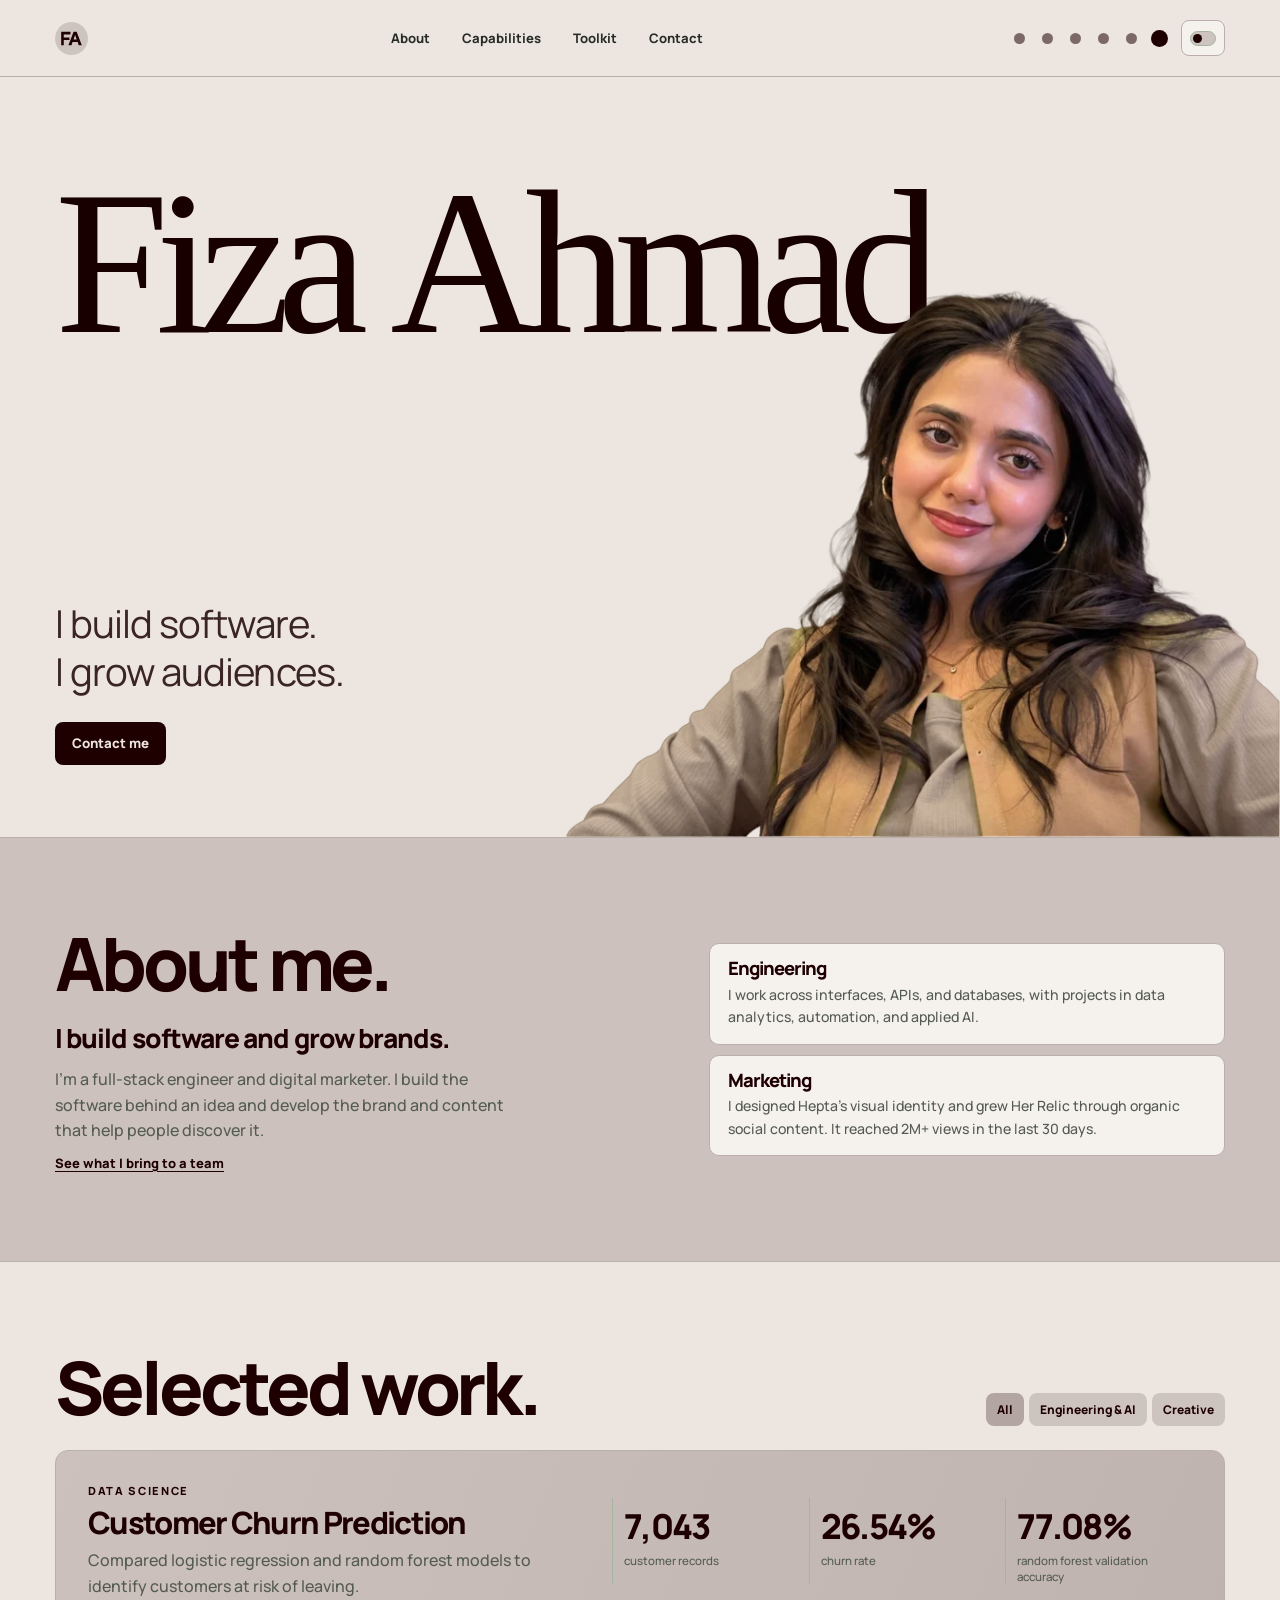
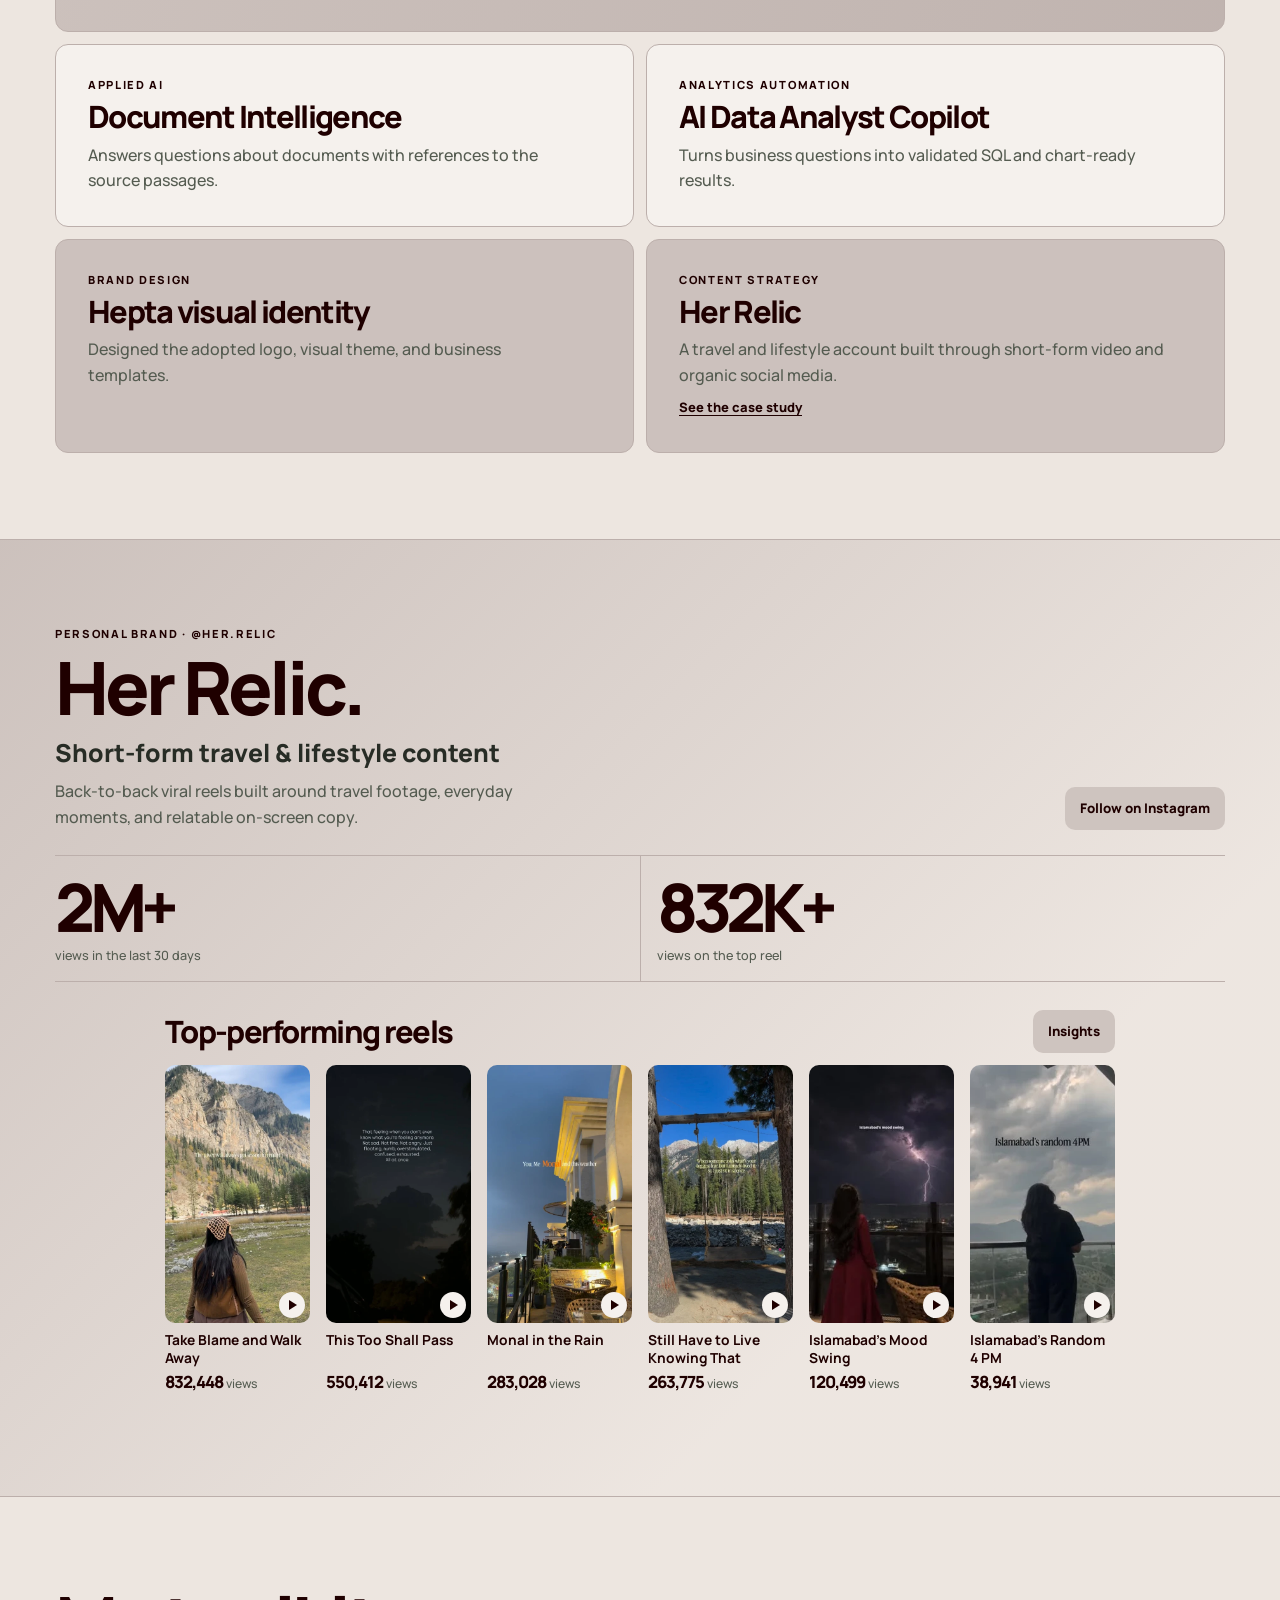
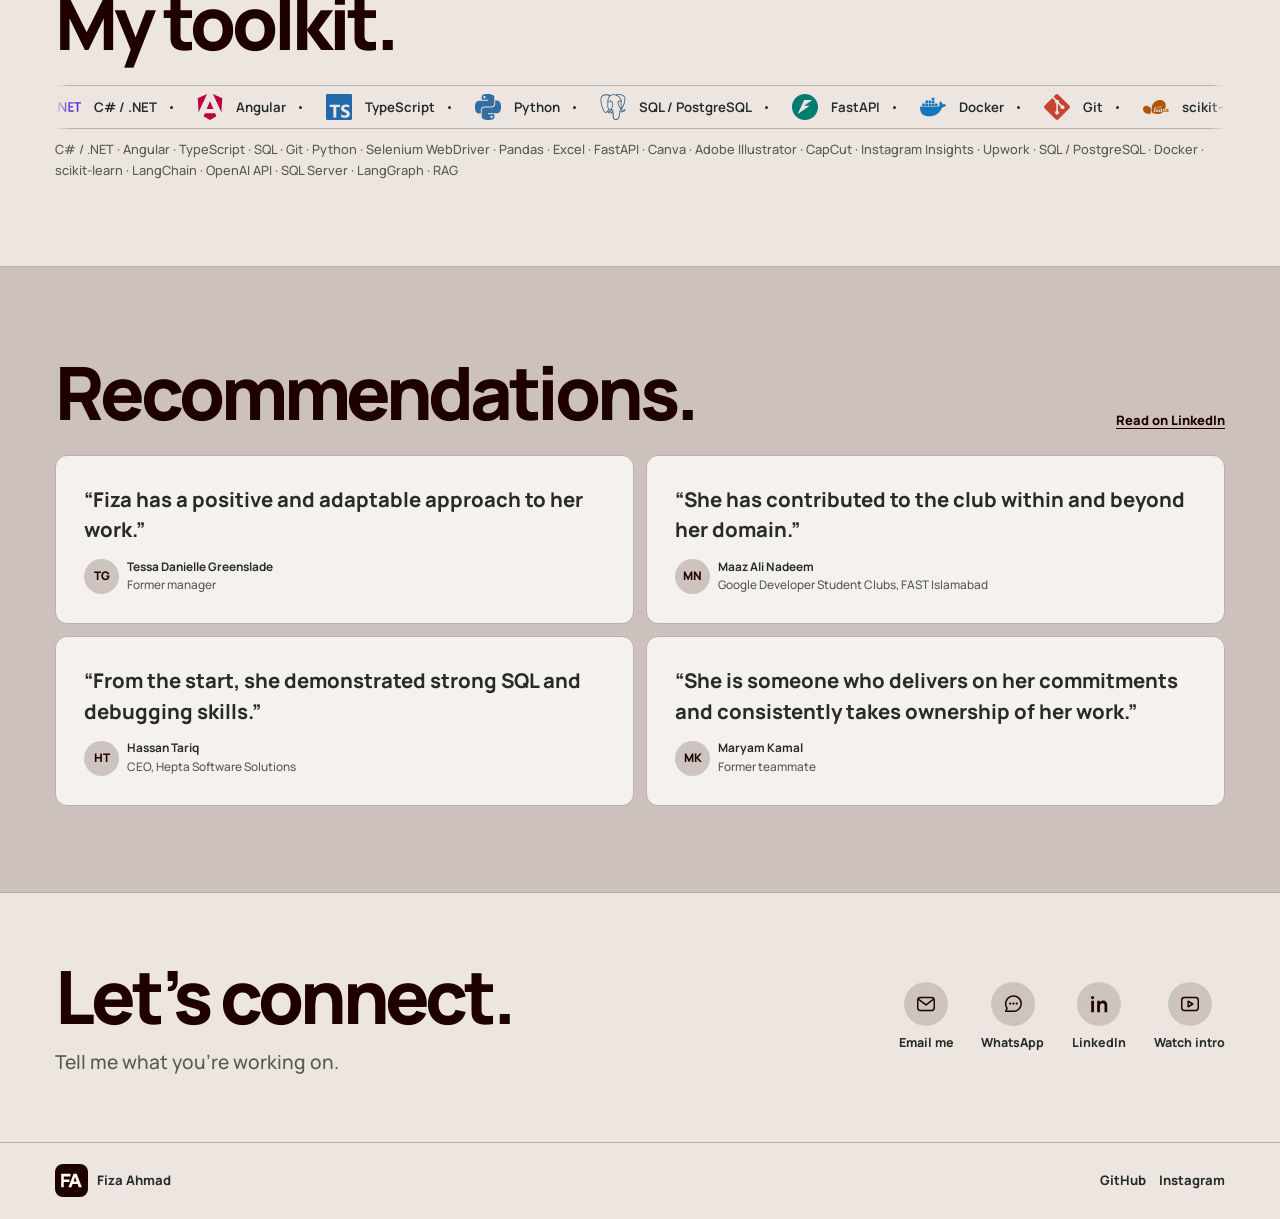
==== commit b8550589: "Add a synchronized hex color picker and work transitions" ====
--- a/index.html
+++ b/index.html
@@ -7,9 +7,9 @@
   <meta name="theme-color" content="#f7f3e9">
   <title>Fiza Ahmad | Full-Stack Engineer &amp; Digital Marketer</title>
   <link rel="icon" href="fa.svg" type="image/svg+xml">
-  <script src="theme.js?v=41"></script>
-  <link rel="stylesheet" href="styles.css?v=41">
-  <script src="portfolio.js" defer></script>
+  <script src="theme.js?v=42"></script>
+  <link rel="stylesheet" href="styles.css?v=42">
+  <script src="portfolio.js?v=42" defer></script>
 </head>
 <body id="top">
   <a class="skip" href="#main">Skip to content</a>
@@ -19,12 +19,19 @@
       <nav aria-label="Portfolio index"><a href="#about">About</a><a href="career-highlights.html">Capabilities</a><a href="#skills">Toolkit</a><a href="#contact">Contact</a></nav>
       <div class="appearance-controls">
         <div class="palette-picker" role="group" aria-label="Color palette" hidden>
-          <button type="button" data-palette="earth" aria-label="Brown and beige" title="Brown and beige" aria-pressed="false"></button>
+          <button type="button" data-palette="earth" aria-label="Deep burgundy" title="Deep burgundy" aria-pressed="false"></button>
           <button type="button" data-palette="sage" aria-label="Pastel green" title="Pastel green" aria-pressed="false"></button>
           <button type="button" data-palette="navy" aria-label="Navy and pink" title="Navy and pink" aria-pressed="false"></button>
           <button type="button" data-palette="cocoa" aria-label="Cocoa and sky blue" title="Cocoa and sky blue" aria-pressed="false"></button>
           <button type="button" data-palette="poppy" aria-label="Sage and brown" title="Sage and brown" aria-pressed="false"></button>
-          <input class="custom-color" type="color" value="#1f0000" aria-label="Try a custom color" title="Try a custom color">
+          <details class="custom-picker">
+            <summary title="Try a custom color" aria-label="Try a custom color"></summary>
+            <div class="custom-picker-panel">
+              <div class="color-plane" tabindex="0" role="group" aria-label="Color area. Use arrow keys to adjust saturation and brightness"><span aria-hidden="true"></span></div>
+              <label>Hue <input class="color-hue" type="range" min="0" max="359" value="0"></label>
+              <label>HEX <input class="custom-color" type="text" value="#1F0000" maxlength="7" spellcheck="false" autocomplete="off"></label>
+            </div>
+          </details>
         </div>
         <button class="theme-toggle" type="button" aria-label="Dark mode" aria-pressed="false" hidden><span class="theme-switch" aria-hidden="true"></span></button>
       </div>
--- a/styles.css
+++ b/styles.css
@@ -53,8 +53,8 @@
   --line: #d7c3ad;
   --text: #33251e;
   --muted: #665044;
-  --accent: #774b34;
-  --accent-strong: #5b3625;
+  --accent: #2B0808;
+  --accent-strong: #1F0000;
   --accent-ink: #fff8ee;
   --sage: #eadcc7;
   --sage-deep: #e2cdb1;
@@ -425,19 +425,20 @@
   .capability-actions .button:hover
 ) { background: color-mix(in srgb, var(--heading) 80%, white); }
 
-.custom-color {
-  appearance: none;
-  width: 28px;
-  height: 36px;
-  padding: 8px 4px;
-  border: 0;
-  border-radius: 50%;
-  background: conic-gradient(#ef7898, #f6b66e, #9ec583, #72bdda, #a391df, #ef7898) center / 24px 24px no-repeat;
-  cursor: pointer;
-}
-.custom-color::-webkit-color-swatch-wrapper { padding: 0; }
-.custom-color::-webkit-color-swatch { border: 2px solid var(--panel); border-radius: 50%; }
-.custom-color::-moz-color-swatch { border: 2px solid var(--panel); border-radius: 50%; }
+.custom-picker { position: relative; }
+.custom-picker summary { display: grid; place-items: center; width: 28px; height: 36px; cursor: pointer; list-style: none; }
+.custom-picker summary::-webkit-details-marker { display: none; }
+.custom-picker summary::before { content: ''; width: 17px; height: 17px; border-radius: 50%; background: var(--picker-color, #2b0808); }
+.custom-picker-panel { position: absolute; inset-inline-end: 0; top: 100%; z-index: 3; width: 184px; border-radius: 10px; padding: 10px; display: grid; gap: 8px; background: var(--panel); box-shadow: 0 6px 22px var(--shadow); }
+.custom-picker-panel label { display: flex; align-items: center; gap: 8px; font-size: .75rem; }
+.custom-picker-panel input { min-width: 0; flex: 1; }
+.custom-color { color: var(--text); background: var(--bg); border: 1px solid var(--line); border-radius: 5px; padding: 5px; font: inherit; }
+.color-plane { height: 104px; position: relative; border-radius: 5px; cursor: crosshair; touch-action: none; background: linear-gradient(transparent, #000), linear-gradient(to right, #fff, hsl(var(--picker-hue, 0) 100% 50%)); }
+.color-plane span { position: absolute; top: var(--picker-y, 88%); left: var(--picker-x, 100%); width: 11px; height: 11px; border: 2px solid white; border-radius: 50%; transform: translate(-50%, -50%); box-shadow: 0 0 2px black; pointer-events: none; }
+@media (prefers-reduced-motion: no-preference) {
+  .project.filter-enter { animation: project-filter-enter .32s ease both; }
+  @keyframes project-filter-enter { from { opacity: .35; translate: 0 8px; } to { opacity: 1; translate: 0 0; } }
+}
 :root[data-custom-color] {
   --bg: color-mix(in srgb, var(--visitor-color) 8%, #fffaf4);
   --heading: color-mix(in srgb, var(--visitor-color) 52%, #1f0000);
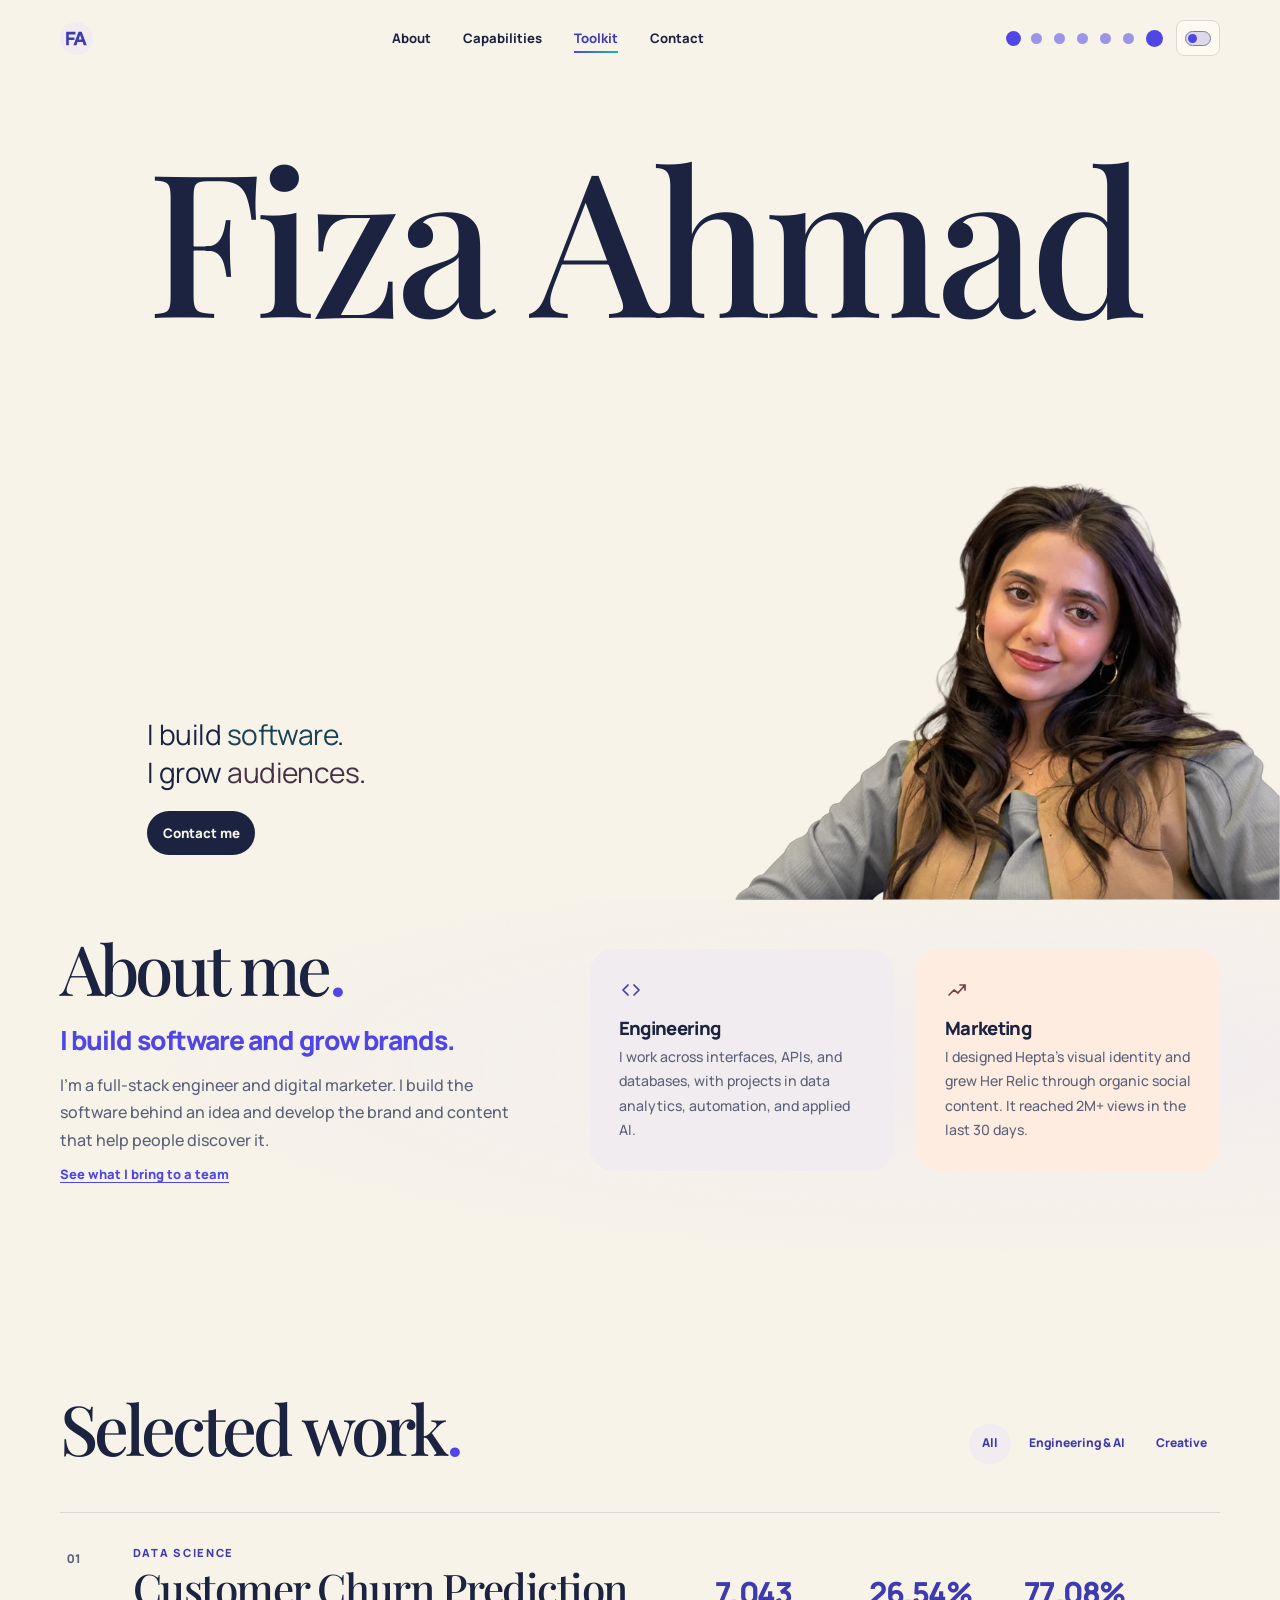
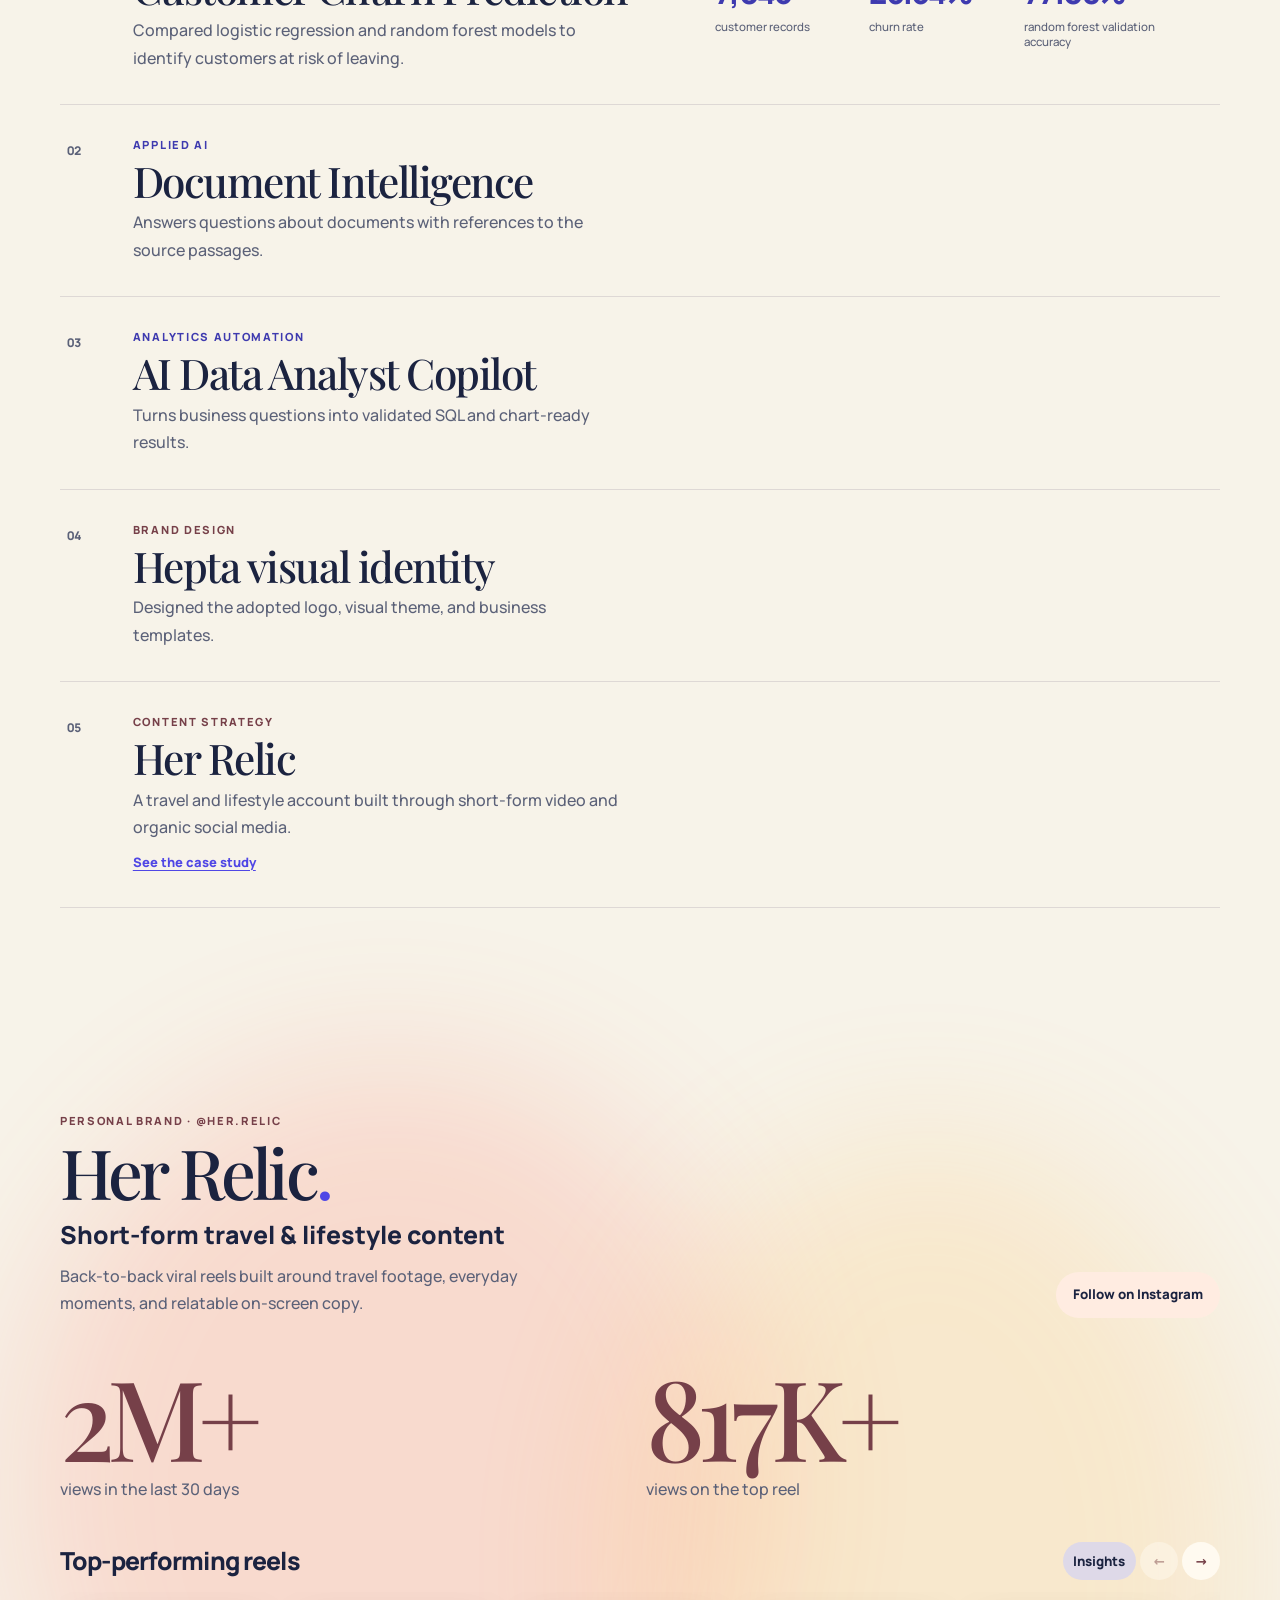
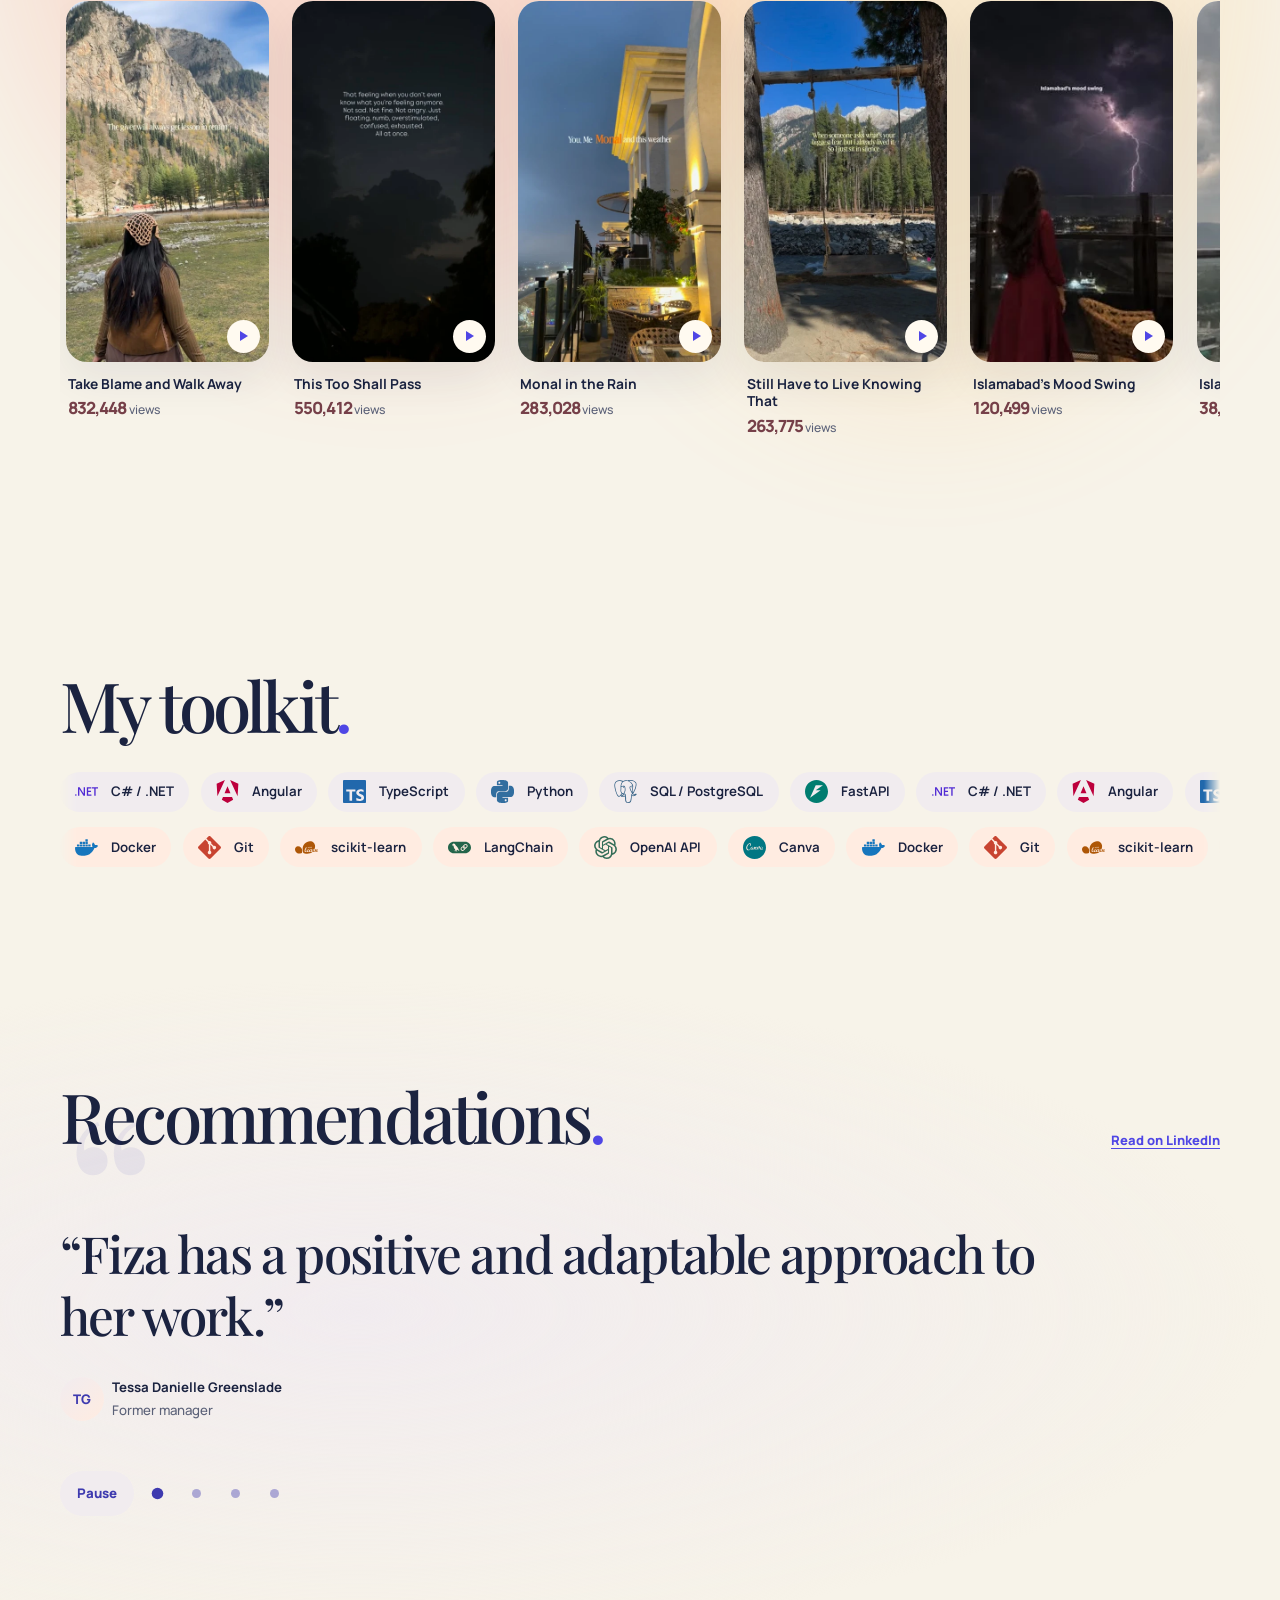
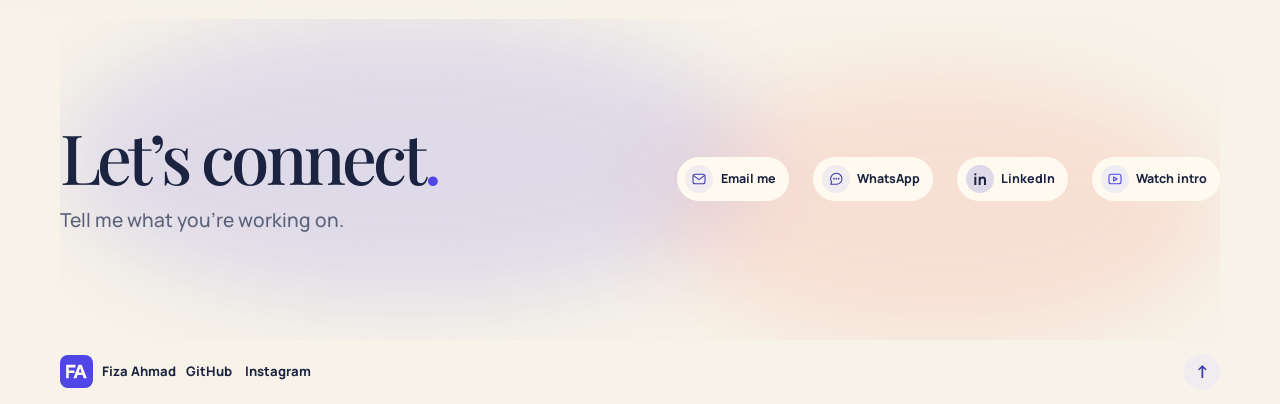
==== commit eeaa105d: "Publish approved portfolio redesign" ====
--- a/index.html
+++ b/index.html
@@ -7,9 +7,10 @@
   <meta name="theme-color" content="#f7f3e9">
   <title>Fiza Ahmad | Full-Stack Engineer &amp; Digital Marketer</title>
   <link rel="icon" href="fa.svg" type="image/svg+xml">
-  <script src="theme.js?v=42"></script>
-  <link rel="stylesheet" href="styles.css?v=42">
-  <script src="portfolio.js?v=42" defer></script>
+  <script src="theme.js?v=44"></script>
+  <link rel="stylesheet" href="styles.css?v=43">
+  <link rel="stylesheet" href="flow.css?v=48">
+  <script src="portfolio.js?v=45" defer></script>
 </head>
 <body id="top">
   <a class="skip" href="#main">Skip to content</a>
@@ -19,6 +20,7 @@
       <nav aria-label="Portfolio index"><a href="#about">About</a><a href="career-highlights.html">Capabilities</a><a href="#skills">Toolkit</a><a href="#contact">Contact</a></nav>
       <div class="appearance-controls">
         <div class="palette-picker" role="group" aria-label="Color palette" hidden>
+          <button type="button" data-palette="flow" aria-label="Two sides, one flow" title="Two sides, one flow" aria-pressed="true"></button>
           <button type="button" data-palette="earth" aria-label="Deep burgundy" title="Deep burgundy" aria-pressed="false"></button>
           <button type="button" data-palette="sage" aria-label="Pastel green" title="Pastel green" aria-pressed="false"></button>
           <button type="button" data-palette="navy" aria-label="Navy and pink" title="Navy and pink" aria-pressed="false"></button>
@@ -39,18 +41,26 @@
   </header>
   <main id="main">
     <section class="hero" aria-labelledby="intro">
-      <h1 id="intro">Fiza Ahmad</h1>
-      <div class="hero-stage">
+      <div class="wrap hero-stage">
         <div class="hero-copy">
-          <p class="hero-hook">I build software.<br>I grow audiences.</p>
-          <a class="button button-primary" href="#contact">Contact me</a>
-        </div>
-        <figure class="portrait">
-          <img src="fiza-ahmad-extended-768.webp"
-            srcset="fiza-ahmad-extended-420.webp 420w, fiza-ahmad-extended-768.webp 768w, fiza-ahmad-extended-1200.webp 1200w"
-            sizes="(max-width: 760px) 55vw, (max-width: 1368px) 57vw, 780px"
-            width="1200" height="1000" alt="Portrait of Fiza Ahmad" fetchpriority="high">
-        </figure>
+          <h1 id="intro">Fiza Ahmad</h1>
+          <div class="hero-details">
+            <p class="hero-hook"><span>I build <em>software</em>.</span> <span>I grow <em>audiences</em>.</span></p>
+            <div class="hero-actions">
+              <a class="button button-primary" href="#contact">Contact me</a>
+            </div>
+          </div>
+        </div>
+        <div class="hero-visual">
+          <figure class="portrait">
+            <div class="hero-portrait-image">
+              <img src="fiza-ahmad-extended-768.webp"
+                srcset="fiza-ahmad-extended-420.webp 420w, fiza-ahmad-extended-768.webp 768w, fiza-ahmad-extended-1200.webp 1200w"
+                sizes="(max-width: 760px) 76vw, (max-width: 1280px) 43vw, 550px"
+                width="1200" height="1000" alt="Portrait of Fiza Ahmad" fetchpriority="high">
+            </div>
+          </figure>
+        </div>
       </div>
     </section>
     <section class="about-section" id="about" aria-labelledby="about-title">
@@ -62,8 +72,8 @@
           <a class="text-link" href="career-highlights.html">See what I bring to a team</a>
         </div>
         <div class="about-disciplines">
-          <article data-reveal><h3>Engineering</h3><p>I work across interfaces, APIs, and databases, with projects in data analytics, automation, and applied AI.</p></article>
-          <article data-reveal><h3>Marketing</h3><p>I designed Hepta’s visual identity and grew Her Relic through organic social content. It reached 2M+ views in the last 30 days.</p></article>
+          <article data-reveal><span class="discipline-icon" aria-hidden="true"><svg width="24" height="24" viewBox="0 0 24 24" fill="none" stroke="currentColor" stroke-width="1.7" stroke-linecap="round" stroke-linejoin="round"><path d="m9 7-5 5 5 5m6-10 5 5-5 5"/></svg></span><h3>Engineering</h3><p>I work across interfaces, APIs, and databases, with projects in data analytics, automation, and applied AI.</p></article>
+          <article data-reveal><span class="discipline-icon" aria-hidden="true"><svg width="24" height="24" viewBox="0 0 24 24" fill="none" stroke="currentColor" stroke-width="1.7" stroke-linecap="round" stroke-linejoin="round"><path d="M4 17l5-5 4 3 7-8m-5 0h5v5"/></svg></span><h3>Marketing</h3><p>I designed Hepta’s visual identity and grew Her Relic through organic social content. It reached 2M+ views in the last 30 days.</p></article>
         </div>
       </div>
     </section>
@@ -79,14 +89,14 @@
       </div>
       <p id="filter-status" class="sr-only" role="status"></p>
       <div class="projects">
-        <article class="project project-feature" data-reveal data-category="technical">
-          <div><p class="eyebrow">Data science</p><h3>Customer Churn Prediction</h3><p>Compared logistic regression and random forest models to identify customers at risk of leaving.</p></div>
-          <dl class="project-stats"><div><dt>7,043</dt><dd>customer records</dd></div><div><dt>26.54%</dt><dd>churn rate</dd></div><div><dt>77.08%</dt><dd>random forest validation accuracy</dd></div></dl>
-        </article>
-        <article class="project" data-reveal data-category="technical"><p class="eyebrow">Applied AI</p><h3>Document Intelligence</h3><p>Answers questions about documents with references to the source passages.</p></article>
-        <article class="project" data-reveal data-category="technical"><p class="eyebrow">Analytics automation</p><h3>AI Data Analyst Copilot</h3><p>Turns business questions into validated SQL and chart-ready results.</p></article>
-        <article class="project creative-project" data-reveal data-category="creative"><p class="eyebrow">Brand design</p><h3>Hepta visual identity</h3><p>Designed the adopted logo, visual theme, and business templates.</p></article>
-        <article class="project creative-project" data-reveal data-category="creative"><p class="eyebrow">Content strategy</p><h3>Her Relic</h3><p>A travel and lifestyle account built through short-form video and organic social media.</p><a class="text-link" href="#her-relic">See the case study</a></article>
+        <article class="project project-feature" data-reveal data-category="technical"><span class="project-number" aria-hidden="true">01</span>
+          <div class="project-summary"><p class="eyebrow">Data science</p><h3>Customer Churn Prediction</h3><p>Compared logistic regression and random forest models to identify customers at risk of leaving.</p></div>
+          <dl class="project-stats" aria-label="Customer Churn Prediction metrics"><div><dt data-count="7043">7,043</dt><dd>customer records</dd></div><div><dt data-count="26.54">26.54%</dt><dd>churn rate</dd></div><div><dt data-count="77.08">77.08%</dt><dd>random forest validation accuracy</dd></div></dl>
+        <span class="project-arrow" aria-hidden="true">↗</span></article>
+        <article class="project" data-reveal data-category="technical"><span class="project-number" aria-hidden="true">02</span><div class="project-summary"><p class="eyebrow">Applied AI</p><h3>Document Intelligence</h3><p>Answers questions about documents with references to the source passages.</p></div><span class="project-arrow" aria-hidden="true">↗</span></article>
+        <article class="project" data-reveal data-category="technical"><span class="project-number" aria-hidden="true">03</span><div class="project-summary"><p class="eyebrow">Analytics automation</p><h3>AI Data Analyst Copilot</h3><p>Turns business questions into validated SQL and chart-ready results.</p></div><span class="project-arrow" aria-hidden="true">↗</span></article>
+        <article class="project creative-project" data-reveal data-category="creative"><span class="project-number" aria-hidden="true">04</span><div class="project-summary"><p class="eyebrow">Brand design</p><h3>Hepta visual identity</h3><p>Designed the adopted logo, visual theme, and business templates.</p></div><span class="project-arrow" aria-hidden="true">↗</span></article>
+        <article class="project creative-project" data-reveal data-category="creative"><span class="project-number" aria-hidden="true">05</span><div class="project-summary"><p class="eyebrow">Content strategy</p><h3>Her Relic</h3><p>A travel and lifestyle account built through short-form video and organic social media.</p><a class="text-link" href="#her-relic">See the case study</a></div><span class="project-arrow" aria-hidden="true">↗</span></article>
       </div>
     </section>
 
@@ -97,11 +107,11 @@
           <a href="https://www.instagram.com/her.relic/" class="button button-secondary" target="_blank" rel="noopener noreferrer">Follow on Instagram</a>
         </div>
         <dl class="brand-stats" data-reveal>
-          <div><dt>2M+</dt><dd>views in the last 30 days</dd></div>
-          <div><dt>832K+</dt><dd>views on the top reel</dd></div>
+          <div><dt data-count="2">2M+</dt><dd>views in the last 30 days</dd></div>
+          <div><dt data-count="832">832K+</dt><dd>views on the top reel</dd></div>
         </dl>
-        <div class="reels-head"><h3 id="reels-title">Top-performing reels</h3><button class="button button-secondary reels-toggle" type="button" aria-expanded="false" aria-controls="reel-metrics-1 reel-metrics-2 reel-metrics-3 reel-metrics-4 reel-metrics-5 reel-metrics-6" hidden>Insights</button></div>
-        <div class="reels" role="region" aria-labelledby="reels-title">
+        <div class="reels-head" data-reveal><h3 id="reels-title">Top-performing reels</h3><div class="reels-controls"><button class="button button-secondary reels-toggle" type="button" aria-expanded="false" aria-controls="reel-metrics-1 reel-metrics-2 reel-metrics-3 reel-metrics-4 reel-metrics-5 reel-metrics-6" hidden>Insights</button><button class="button carousel-arrow" type="button" data-step="-1" aria-label="Previous reel" aria-controls="reels-track" hidden>←</button><button class="button carousel-arrow" type="button" data-step="1" aria-label="Next reel" aria-controls="reels-track" hidden>→</button></div></div>
+        <div class="reels" id="reels-track" role="region" aria-roledescription="carousel" aria-labelledby="reels-title" tabindex="0">
           <article class="reel">
             <a class="reel-cover" href="https://www.instagram.com/reel/DfUJY_1sYJB/" target="_blank" rel="noopener noreferrer" aria-label="Watch Take Blame and Walk Away on Instagram"><img src="reel-walk-away.webp" alt="" width="456" height="810" loading="lazy"><span class="reel-play"><span class="play-icon"></span></span></a>
             <div class="reel-meta"><h4>Take Blame and Walk Away</h4><p class="reel-result"><strong>832,448</strong> views</p>
@@ -209,7 +219,7 @@
 
     <section class="wrap section" id="skills" aria-labelledby="skills-title">
       <div class="section-head" data-reveal><h2 id="skills-title">My toolkit<span>.</span></h2></div>
-      <div class="tool-flow-viewport toolkit-viewport" role="region" aria-label="Toolkit skills" tabindex="0">
+      <div class="tool-flow-viewport toolkit-viewport" data-reveal role="region" aria-label="Toolkit skills, row 1" tabindex="0">
         <div class="tool-flow-track">
           <ul class="toolkit-skills">
             <li><img src="dotnet.svg" alt="" width="26" height="26" loading="lazy">C# / .NET</li>
@@ -218,6 +228,12 @@
             <li><img src="python.svg" alt="" width="26" height="26" loading="lazy">Python</li>
             <li><img src="postgresql.svg" alt="" width="26" height="26" loading="lazy">SQL / PostgreSQL</li>
             <li><img src="fastapi.svg" alt="" width="26" height="26" loading="lazy">FastAPI</li>
+          </ul>
+        </div>
+      </div>
+      <div class="tool-flow-viewport toolkit-viewport" data-reveal role="region" aria-label="Toolkit skills, row 2" tabindex="0">
+        <div class="tool-flow-track">
+          <ul class="toolkit-skills">
             <li><img src="docker.svg" alt="" width="26" height="26" loading="lazy">Docker</li>
             <li><img src="git.svg" alt="" width="26" height="26" loading="lazy">Git</li>
             <li><img src="scikitlearn.svg" alt="" width="26" height="26" loading="lazy">scikit-learn</li>
@@ -227,27 +243,31 @@
           </ul>
         </div>
       </div>
-      <p class="more-skills">C# / .NET · Angular · TypeScript · SQL · Git · Python · Selenium WebDriver · Pandas · Excel · FastAPI · Canva · Adobe Illustrator · CapCut · Instagram Insights · Upwork · SQL / PostgreSQL · Docker · scikit-learn · LangChain · OpenAI API · SQL Server · LangGraph · RAG</p>
+      <p class="more-skills sr-only">C# / .NET · Angular · TypeScript · SQL · Git · Python · Selenium WebDriver · Pandas · Excel · FastAPI · Canva · Adobe Illustrator · CapCut · Instagram Insights · Upwork · SQL / PostgreSQL · Docker · scikit-learn · LangChain · OpenAI API · SQL Server · LangGraph · RAG</p>
     </section>
 
     <section class="recommendations section" id="recommendations" aria-labelledby="recommendations-title">
       <div class="wrap">
         <div class="section-head" data-reveal><h2 id="recommendations-title">Recommendations<span>.</span></h2><a class="text-link" href="https://www.linkedin.com/in/fiza-ahmad/details/recommendations/?detailScreenTabIndex=0" target="_blank" rel="noopener noreferrer">Read on LinkedIn</a></div>
-        <div class="quote-grid" data-reveal>
+        <div class="quote-grid" data-reveal role="region" aria-roledescription="carousel" aria-labelledby="recommendations-title">
           <figure><blockquote>“Fiza has a positive and adaptable approach to her work.”</blockquote><figcaption><span class="initials" aria-hidden="true">TG</span><div><strong>Tessa Danielle Greenslade</strong><span>Former manager</span></div></figcaption></figure>
           <figure><blockquote>“She has contributed to the club within and beyond her domain.”</blockquote><figcaption><span class="initials" aria-hidden="true">MN</span><div><strong>Maaz Ali Nadeem</strong><span>Google Developer Student Clubs, FAST Islamabad</span></div></figcaption></figure>
           <figure><blockquote>“From the start, she demonstrated strong SQL and debugging skills.”</blockquote><figcaption><span class="initials" aria-hidden="true">HT</span><div><strong>Hassan Tariq</strong><span>CEO, Hepta Software Solutions</span></div></figcaption></figure>
           <figure><blockquote>“She is someone who delivers on her commitments and consistently takes ownership of her work.”</blockquote><figcaption><span class="initials" aria-hidden="true">MK</span><div><strong>Maryam Kamal</strong><span>Former teammate</span></div></figcaption></figure>
         </div>
+        <div class="quote-controls" aria-label="Recommendation controls" hidden>
+          <button class="button quote-pause" type="button">Pause</button>
+          <div class="quote-dots" role="group" aria-label="Choose a recommendation"></div>
+        </div>
       </div>
     </section>
 
     <section class="wrap section contact" id="contact" aria-labelledby="contact-title">
-      <div class="contact-intro">
+      <div class="contact-intro" data-reveal>
         <h2 id="contact-title">Let’s connect<span>.</span></h2>
         <p>Tell me what you’re working on.</p>
       </div>
-      <div class="contact-channels">
+      <div class="contact-channels" data-reveal>
         <a class="contact-link" href="mailto:f1zaahmad449@gmail.com">
           <span class="contact-icon" aria-hidden="true"><svg viewBox="0 0 24 24" fill="none" stroke="currentColor" stroke-width="1.6" stroke-linecap="round" stroke-linejoin="round"><rect x="3" y="5" width="18" height="14" rx="3"/><path d="m4 7 8 6 8-6"/></svg></span>
           <span>Email me</span>
@@ -267,6 +287,6 @@
       </div>
     </section>
   </main>
-  <footer><div class="wrap footer"><a class="wordmark" href="#top"><span class="monogram" aria-hidden="true"></span> Fiza Ahmad</a><div><a href="https://github.com/Fizaaahmad/">GitHub</a><a href="https://www.instagram.com/her.relic/">Instagram</a></div></div></footer>
+  <footer><div class="wrap footer"><a class="wordmark" href="#top"><span class="monogram" aria-hidden="true"></span> Fiza Ahmad</a><div><a href="https://github.com/Fizaaahmad/">GitHub</a><a href="https://www.instagram.com/her.relic/">Instagram</a></div><a class="back-top" href="#top" aria-label="Back to top">↑</a></div></footer>
 </body>
 </html>
--- a/styles.css
+++ b/styles.css
@@ -429,12 +429,12 @@
 .custom-picker summary { display: grid; place-items: center; width: 28px; height: 36px; cursor: pointer; list-style: none; }
 .custom-picker summary::-webkit-details-marker { display: none; }
 .custom-picker summary::before { content: ''; width: 17px; height: 17px; border-radius: 50%; background: var(--picker-color, #2b0808); }
-.custom-picker-panel { position: absolute; inset-inline-end: 0; top: 100%; z-index: 3; width: 184px; border-radius: 10px; padding: 10px; display: grid; gap: 8px; background: var(--panel); box-shadow: 0 6px 22px var(--shadow); }
-.custom-picker-panel label { display: flex; align-items: center; gap: 8px; font-size: .75rem; }
-.custom-picker-panel input { min-width: 0; flex: 1; }
+.custom-picker-panel { position: absolute; inset-inline-end: 0; top: 100%; z-index: 3; width: min(208px, calc(100vw - 32px)); border-radius: 10px; padding: 10px; display: grid; grid-template-columns: minmax(0, 1fr); gap: 8px; background: var(--panel); box-shadow: 0 6px 22px var(--shadow); }
+.custom-picker-panel label { min-width: 0; display: grid; grid-template-columns: 2.5em minmax(0, 1fr); align-items: center; gap: 8px; font-size: .75rem; }
+.custom-picker-panel input { width: 100%; min-width: 0; margin: 0; }
 .custom-color { color: var(--text); background: var(--bg); border: 1px solid var(--line); border-radius: 5px; padding: 5px; font: inherit; }
 .color-plane { height: 104px; position: relative; border-radius: 5px; cursor: crosshair; touch-action: none; background: linear-gradient(transparent, #000), linear-gradient(to right, #fff, hsl(var(--picker-hue, 0) 100% 50%)); }
-.color-plane span { position: absolute; top: var(--picker-y, 88%); left: var(--picker-x, 100%); width: 11px; height: 11px; border: 2px solid white; border-radius: 50%; transform: translate(-50%, -50%); box-shadow: 0 0 2px black; pointer-events: none; }
+.color-plane span { position: absolute; top: clamp(6px, var(--picker-y, 88%), calc(100% - 6px)); left: clamp(6px, var(--picker-x, 100%), calc(100% - 6px)); width: 11px; height: 11px; border: 2px solid white; border-radius: 50%; transform: translate(-50%, -50%); box-shadow: 0 0 2px black; pointer-events: none; }
 @media (prefers-reduced-motion: no-preference) {
   .project.filter-enter { animation: project-filter-enter .32s ease both; }
   @keyframes project-filter-enter { from { opacity: .35; translate: 0 8px; } to { opacity: 1; translate: 0 0; } }
--- a/flow.css
+++ b/flow.css
@@ -0,0 +1,371 @@
+/* Two sides, one flow — shared design tokens */
+@import url('https://fonts.googleapis.com/css2?family=Playfair+Display:wght@400;500;600&display=swap');
+
+:root {
+  --cream: #f7f3e9;
+  --cream-surface: #fffaf0;
+  --navy-ink: #1b2340;
+  --ink-muted: #5b6178;
+  --indigo: #4f46e5;
+  --teal: #14b8a6;
+  --coral: #ff6b57;
+  --amber: #ffb84d;
+  --display: 'Playfair Display', Georgia, serif;
+  --ease-flow: cubic-bezier(.22,1,.36,1);
+  --cool-ink: color-mix(in srgb, var(--indigo) 67%, var(--text));
+  --warm-ink: color-mix(in srgb, var(--coral) 40%, var(--text));
+  --cool-wash: color-mix(in srgb, var(--indigo) 8%, var(--panel));
+  --warm-wash: color-mix(in srgb, var(--coral) 10%, var(--panel));
+  --flow-shadow: 0 18px 44px color-mix(in srgb, var(--text) 8%, transparent);
+}
+:root[data-palette="flow"]:not([data-theme="dark"], [data-custom-color]) {
+  --bg: var(--cream);
+  --panel: var(--cream-surface);
+  --text: var(--navy-ink);
+  --heading: var(--navy-ink);
+  --muted: var(--ink-muted);
+  --accent: var(--indigo);
+  --accent-strong: #3730a3;
+  --accent-ink: #fffaf0;
+  --line: #ded8d5;
+  --frame: #837aa1;
+  --hover: #efebf5;
+  --sage: #eeedf4;
+  --sage-deep: #e5e1ef;
+  --sand: #f8e9dd;
+}
+:root[data-palette="flow"][data-theme="dark"]:not([data-custom-color]) {
+  --bg: #161b30;
+  --panel: #202640;
+  --text: #f8efe2;
+  --heading: var(--text);
+  --muted: #c2c7dc;
+  --accent: #bcb5ff;
+  --accent-strong: #dad5ff;
+  --accent-ink: #161b30;
+  --line: #454a62;
+  --frame: #8b88ad;
+  --hover: #2b304f;
+  --sage: #252a46;
+  --sage-deep: #333553;
+  --sand: #392d3b;
+}
+:root[data-custom-color] {
+  --indigo: var(--visitor-color);
+  --teal: color-mix(in srgb, var(--visitor-color) 48%, #14b8a6);
+  --coral: color-mix(in srgb, var(--visitor-color) 46%, #ff6b57);
+  --amber: color-mix(in srgb, var(--visitor-color) 32%, #ffb84d);
+}
+:root:is([data-palette="earth"], [data-palette="sage"], [data-palette="navy"], [data-palette="cocoa"], [data-palette="poppy"]):not([data-custom-color]) {
+  --indigo: var(--ui-accent);
+  --teal: color-mix(in srgb, var(--ui-accent) 50%, #14b8a6);
+  --coral: color-mix(in srgb, var(--ui-accent) 50%, #ff6b57);
+}
+body { line-height: 1.72; }
+main { overflow-x: clip; }
+.wrap { width: min(1160px, calc(100% - 2rem)); }
+.section { padding-block: clamp(3.6rem, 8vw, 8.25rem); }
+h2, .capability-overview h2 { font: 500 clamp(2.35rem, 5.4vw, 5.1rem)/1.03 var(--display); letter-spacing: -.055em; }
+h3 { line-height: 1.24; letter-spacing: -.035em; }
+:focus-visible { outline: 2px solid var(--cool-ink); outline-offset: 4px; }
+.skip:focus { z-index: 12; }
+.button { border-radius: 999px; padding: .65rem 1rem; min-height: 42px; }
+.text-link { text-decoration-thickness: .08em; }
+.text-link:hover, .footer a:hover { text-decoration: underline; text-decoration-thickness: .12em; }
+
+/* Glass navigation and progress */
+.navigation-bar { z-index: 10; border: 0; background: color-mix(in srgb, var(--bg) 86%, transparent); backdrop-filter: blur(16px); }
+.navigation-bar::before { content: ''; position: absolute; inset: 0 0 auto; height: 2px; background: linear-gradient(90deg, var(--indigo), var(--teal), var(--coral), var(--amber)); transform: scaleX(var(--page-progress, 0)); transform-origin: left; }
+.nav { min-height: 76px; }
+.navigation-bar.is-compact .nav > .wordmark { transform: scale(.86); }
+@media (min-width: 761px) { .navigation-bar.is-compact .nav { min-height: 62px; } }
+.nav > .wordmark { transition: transform .6s var(--ease-flow); }
+.navigation-bar .monogram { background: var(--cool-wash); }
+.navigation-bar .monogram::before { background: var(--cool-ink); }
+.navigation-bar nav a { position: relative; }
+.navigation-bar nav a:hover, .navigation-bar [aria-current] { color: var(--cool-ink); text-decoration: none; }
+.navigation-bar nav a::after { content: ''; position: absolute; inset: auto 0 0; height: 2px; background: linear-gradient(90deg,var(--indigo),var(--teal)); transform: scaleX(0); transform-origin: left; transition: transform .45s var(--ease-flow); }
+.navigation-bar nav a:is(:hover, [aria-current])::after { transform: scaleX(1); }
+.palette-picker button { inline-size: 23px; }
+.custom-picker-panel { border-radius: 16px; box-shadow: var(--flow-shadow); }
+
+/* Home introduction */
+.hero {
+  display: grid;
+  align-content: start;
+  min-height: 0;
+  padding: clamp(.5rem, 1.4vw, 1.25rem) 0 0;
+  isolation: isolate;
+  overflow: clip;
+}
+.hero-stage {
+  margin: 0 auto;
+  padding: 0;
+  grid-template-columns: minmax(0, 1fr);
+  align-items: center;
+  gap: .5rem;
+}
+.hero-copy { padding: 0; align-self: center; animation: none; }
+.hero h1 {
+  padding: 0;
+  color: var(--text);
+  font: 500 clamp(2.75rem, 10vw, 9.5rem)/.96 var(--display);
+  letter-spacing: -.035em;
+  margin: 0 0 clamp(1.15rem, 3vw, 2.5rem);
+  white-space: nowrap;
+  animation: none;
+}
+.hero-hook {
+  margin: 0;
+  color: var(--text);
+  font-size: clamp(1.25rem, 2.2vw, 1.875rem);
+  font-weight: 400;
+  line-height: 1.35;
+  letter-spacing: -.02em;
+}
+.hero-hook em { font-style: normal; color: color-mix(in srgb, var(--text) 80%, var(--teal)); }
+.hero-hook span:last-child em { color: color-mix(in srgb, var(--text) 80%, var(--coral)); }
+.hero-actions { display: flex; flex-wrap: wrap; align-items: center; gap: .75rem 1.15rem; margin-top: 1.25rem; }
+.hero-copy .button {
+  margin: 0;
+  min-height: 44px;
+  padding: .45rem .9rem;
+  border-radius: 999px;
+  background: var(--text);
+  color: var(--bg);
+  font-size: .83rem;
+}
+.hero-copy .button:hover { background: color-mix(in srgb, var(--text) 85%, var(--indigo)); }
+.hero-visual { width: min(76vw, 410px); justify-self: end; margin-right: -1rem; align-self: start; }
+.hero .portrait { width: 100%; max-width: none; margin: 0; }
+.hero .portrait::after { content: none; }
+.hero-portrait-image { position: relative; }
+.hero-portrait-image img { width: 100%; aspect-ratio: 6 / 5; object-fit: cover; object-position: center bottom; }
+.hero-portrait-image::after {
+  content: '';
+  position: absolute;
+  inset: 0;
+  pointer-events: none;
+  background: var(--name-light);
+  mask: url('portrait-clothing-mask.svg') center / 100% 100% no-repeat,
+    url('fiza-ahmad-extended-768.webp') center / 100% 100% no-repeat;
+  mask-composite: intersect;
+  mix-blend-mode: color;
+  opacity: .68;
+}
+@media (min-width: 761px) {
+  .hero-stage {
+    width: 100%;
+    padding-left: max(1rem, calc((100% - 1160px) / 2));
+    grid-template-columns: minmax(0, 1fr) minmax(0, min(43vw, 550px));
+    column-gap: 0;
+  }
+  .hero-copy {
+    display: flex;
+    flex-direction: column;
+    justify-content: space-between;
+    align-self: stretch;
+    z-index: 1;
+    padding-block: .5rem 1rem;
+  }
+  .hero h1 { font-size: clamp(3rem, 10.5vw, 10.5rem); }
+  .hero-visual { width: 100%; margin: 0; align-self: end; }
+}
+@media (min-width: 1024px) {
+  .hero { padding-top: 0; }
+  .hero-stage {
+    min-height: calc(100svh - var(--nav-height));
+    padding-left: 11.5%;
+    grid-template-columns: minmax(0, 1fr) minmax(0, min(43.5vw, 79svh));
+  }
+  .hero-copy {
+    display: block;
+    align-content: end;
+    z-index: auto;
+    padding-block: clamp(10rem, 22vw, 25rem) clamp(1.5rem, 5svh, 4rem);
+  }
+  .hero h1 {
+    position: absolute;
+    inset: clamp(2rem, 5vw, 6rem) auto auto 11.5%;
+    font-size: clamp(8rem, min(15.6vw, 31svh), 19rem);
+    margin: 0;
+  }
+  .hero-hook span { display: block; }
+  .hero-visual { z-index: 1; }
+}
+@media (max-width: 760px) {
+  .navigation-bar .nav { min-height: 96px; gap: 4px 8px; }
+  .navigation-bar nav { border: 0; padding-top: 0; }
+  .appearance-controls { gap: 3px; }
+  .palette-picker button { inline-size: clamp(18px, 5vw, 23px); }
+}
+
+/* About */
+.hero + .about-section > .about { padding-block-start: clamp(1.25rem, 2.5vw, 2.5rem); }
+.about-section { border: 0; background: radial-gradient(ellipse at 80% 42%,var(--cool-wash),transparent 61%); }
+.about { grid-template-columns: 1fr; align-items: center; gap: clamp(1.8rem, 5vw, 4.7rem); }
+.about-disciplines { grid-template-columns: repeat(2,minmax(0,1fr)); gap: clamp(.6rem, 2vw, 1.4rem); }
+.about-disciplines article { border: 0; border-radius: 24px; padding: clamp(.9rem, 2.5vw, 1.8rem); background: var(--cool-wash); }
+.about-disciplines article:nth-child(2) { background: var(--warm-wash); }
+.discipline-icon { display: block; color: var(--cool-ink); margin-bottom: .45rem; }
+.about-disciplines article:nth-child(2) .discipline-icon { color: var(--warm-ink); }
+@media (min-width: 850px) { .about { grid-template-columns: minmax(0,.85fr) minmax(0,1.15fr); } }
+
+/* Selected work — numbered editorial rows */
+#work .section-head { margin-bottom: clamp(1.4rem, 4vw, 3rem); }
+.filters button { border-radius: 999px; color: var(--cool-ink); background: transparent; padding: .4rem .75rem; min-height: 40px; }
+.filters button:is(:hover,[aria-pressed="true"]) { background: var(--cool-wash); }
+.projects { display: block; counter-reset: projects; }
+.projects .project { position: relative; display: grid; grid-template-columns: 2.2rem minmax(0,1fr); align-items: start; gap: .5rem; padding: clamp(1rem, 2.5vw, 2rem) .45rem; border: 0; border-top: 1px solid var(--line); background: transparent; border-radius: 0; }
+.projects .project:last-child { border-bottom: 1px solid var(--line); }
+.projects .project:is(:hover,:focus-within) { translate: none; box-shadow: none; background: var(--cool-wash); }
+.projects .creative-project:is(:hover,:focus-within) { background: var(--warm-wash); }
+.project-number { font-weight: 800; font-size: .75rem; color: var(--muted); padding-top: .25rem; font-variant-numeric: tabular-nums; }
+.project .eyebrow { color: var(--cool-ink); }
+.creative-project .eyebrow { color: var(--warm-ink); }
+.project h3 { margin-block: .25rem .32rem; font: 500 clamp(1.45rem, 3.3vw, 2.9rem)/1.1 var(--display); }
+.project-arrow { display: none; opacity: 0; color: var(--cool-ink); font-size: 1.45rem; transform: translateX(-.35rem); }
+.project-stats { grid-column: 2; margin-top: .6rem; align-items: start; }
+.project-stats > div { padding-left: 0; border: 0; }
+.project-stats dt { color: var(--cool-ink); font-size: clamp(1.05rem, 2.5vw, 1.9rem); }
+.project-stats dd { overflow-wrap: anywhere; }
+@media (min-width: 800px) {
+  .projects .project { grid-template-columns: 3.1rem minmax(0,1fr) minmax(0,.8fr) 1.8rem; gap: 1rem; }
+  .project .project-stats { grid-column: 3; align-self: center; margin: 0; }
+  .project-arrow { display: block; grid-column: 4; grid-row: 1; }
+  .project:is(:hover,:focus-within) .project-arrow { opacity: 1; transform: translateX(0); }
+}
+
+/* Her Relic — warm light, headline numbers and snap carousel */
+.brand { position: relative; isolation: isolate; border: 0; background: transparent; }
+.brand::before, .brand::after { content: ''; position: absolute; z-index: -1; pointer-events: none; border-radius: 50%; filter: blur(clamp(30px,6vw,80px)); opacity: .18; }
+.brand::before { background: var(--coral); inset: 4% 40% 22% 1%; }
+.brand::after { background: var(--amber); inset: 11% 3% 15% 48%; }
+.brand-head .eyebrow { color: var(--warm-ink); }
+.brand-head .button { color: var(--text); background: var(--warm-wash); }
+.brand-head .button:hover { background: var(--panel); }
+.brand-stats { border: 0; margin: clamp(1rem, 3vw, 2.5rem) 0; gap: 12px; }
+.brand-stats > div { padding: 0; }
+.brand-stats > div + div { border: 0; }
+.brand-stats dt { font: 500 clamp(2.75rem, 8.7vw, 7rem)/1.08 var(--display); color: var(--warm-ink); letter-spacing: -.07em; font-variant-numeric: tabular-nums; }
+.brand-stats dd { font-size: clamp(.75rem,1.7vw,1rem); }
+.reels-head, .reels { width: 100%; max-width: none; }
+.reels-head h3 { font-size: clamp(.94rem, 2.3vw, 1.55rem); }
+.reels-controls { display: flex; gap: .25rem; align-items: center; }
+.reels-controls .button { padding: .4rem .6rem; min-height: 38px; }
+.carousel-arrow { background: var(--panel); color: var(--warm-ink); min-width: 38px; }
+.carousel-arrow:disabled { opacity: .45; cursor: default; }
+.reels { display: grid; grid-auto-flow: column; grid-template-columns: none; grid-auto-columns: clamp(126px, 20vw, 203px); align-items: start; gap: clamp(.8rem,2vw,1.45rem); overflow-x: auto; padding: .55rem .35rem 1rem; scroll-snap-type: x mandatory; scroll-padding-inline: .35rem; overscroll-behavior-inline: contain; scrollbar-width: thin; scrollbar-color: var(--frame) transparent; }
+.reels.is-dragging { cursor: grabbing; scroll-snap-type: none; user-select: none; }
+.reel { scroll-snap-align: start; }
+.reel-cover { border-radius: 21px; box-shadow: var(--flow-shadow); }
+.reel-cover img { pointer-events: none; }
+.reel-play { right: .55rem; bottom: .55rem; width: 33px; height: 33px; }
+.reel-meta { padding: .8rem .15rem 0; }
+.reel-meta h4 { min-height: 0; }
+.reel-result strong { color: var(--warm-ink); }
+.reel-insights { margin: .55rem 0 0; padding-top: .4rem; }
+.reel-insights > div { gap: .2rem; }
+
+/* Toolkit — two continuous tracks */
+#skills { overflow: clip; }
+.toolkit-viewport { border: 0; padding-block: .46rem; }
+.toolkit-viewport .tool-flow-track ul { gap: .7rem; padding-inline-end: .7rem; }
+.toolkit-viewport .tool-flow-track li { border-radius: 999px; background: var(--cool-wash); padding: .55rem .95rem; color: var(--text); }
+.toolkit-viewport + .toolkit-viewport .tool-flow-track li { background: var(--warm-wash); }
+.toolkit-viewport .tool-flow-track li::after { display: none; }
+.toolkit-viewport img { width: 23px; height: 23px; }
+.toolkit-viewport.is-animated .tool-flow-track { animation-duration: 48s; }
+.toolkit-viewport + .toolkit-viewport.is-animated .tool-flow-track { animation-direction: reverse; }
+
+/* Recommendations */
+.recommendations { border: 0; background: radial-gradient(ellipse at 28% 52%,var(--cool-wash),transparent 70%); }
+.quote-grid { display: block; position: relative; min-width: 0; }
+.quote-grid figure { border: 0; border-radius: 0; background: transparent; padding: 1.1rem 0; }
+.quote-grid.is-slider { display: grid; grid-template-columns: minmax(0,1fr); }
+.quote-grid.is-slider figure { grid-area: 1 / 1; align-self: center; visibility: hidden; opacity: 0; transform: translateY(7px); transition: opacity .65s var(--ease-flow), transform .65s var(--ease-flow), visibility .65s; }
+.quote-grid.is-slider figure.is-current { visibility: visible; opacity: 1; transform: none; }
+.quote-grid::before { content: '“'; position: absolute; top: -.45em; left: .03em; font: 500 clamp(5.8rem,16vw,13rem)/1 var(--display); color: var(--cool-ink); opacity: .08; pointer-events: none; }
+.quote-grid blockquote { max-width: 32ch; font: 500 clamp(1.48rem, 4vw, 3.65rem)/1.21 var(--display); letter-spacing: -.035em; }
+.quote-grid figcaption { margin-top: 1rem; font-size: .83rem; }
+.initials { flex-basis: 44px; width: 44px; height: 44px; background: linear-gradient(140deg,var(--cool-wash),var(--warm-wash)); color: var(--cool-ink); }
+.quote-controls, .quote-dots { display: flex; align-items: center; gap: .45rem; }
+.quote-pause { color: var(--cool-ink); background: var(--cool-wash); }
+.quote-dots button { border: 0; padding: 0; width: 32px; height: 38px; display: grid; place-items: center; background: transparent; cursor: pointer; }
+.quote-dots button::before { content: ''; width: 9px; height: 9px; border-radius: 50%; background: var(--cool-ink); opacity: .4; }
+.quote-dots button[aria-pressed="true"]::before { opacity: 1; transform: scale(1.28); }
+
+/* Contact and footer */
+.contact { position: relative; isolation: isolate; grid-template-columns: minmax(0,1fr); overflow: clip; gap: clamp(1.25rem,4vw,3rem); }
+.contact::before, .contact::after { content: ''; position: absolute; z-index: -1; border-radius: 50%; pointer-events: none; filter: blur(44px); opacity: .14; }
+.contact::before { background: var(--indigo); inset: 0 40% 12% 0; }
+.contact::after { background: var(--coral); inset: 18% 0 0 52%; }
+.contact-link { display: inline-flex; align-items: center; min-height: 44px; gap: .45rem; padding: .45rem .82rem .45rem .55rem; border-radius: 999px; color: var(--text); background: var(--panel); transition: transform .4s var(--ease-flow); }
+.contact-link:hover { color: var(--cool-ink); transform: translateY(-3px); }
+.contact-icon, :root[data-custom-color] .contact-icon { width: 28px; height: 28px; color: var(--cool-ink); background: var(--cool-wash); }
+.contact-icon svg { width: 16px; height: 16px; }
+@media (min-width: 880px) { .contact { grid-template-columns: minmax(0,1fr) auto; } }
+footer { border: 0; }
+.footer { gap: .65rem; min-height: 64px; flex-wrap: wrap; }
+.footer .back-top { margin-inline-start: auto; display: grid; place-items: center; width: 36px; height: 36px; border-radius: 50%; background: var(--cool-wash); color: var(--cool-ink); font-size: 1.1rem; }
+
+/* Motion, responsive fallbacks, and reduced-motion preferences */
+.toolkit-viewport:not(.is-animated) .tool-flow-track { width: 100%; }
+.toolkit-viewport:not(.is-animated) .tool-flow-track ul { flex-wrap: wrap; }
+.toolkit-viewport:not(.is-animated) li[aria-hidden] { display: none; }
+.quote-grid.is-slider figure[aria-hidden="true"] { pointer-events: none; }
+@media (prefers-reduced-motion: no-preference) {
+  body { animation: flow-fade .46s var(--ease-flow) both; }
+  .hero h1, .hero-hook, .hero-actions { animation: hero-enter .7s var(--ease-flow) both; }
+  .hero-hook { animation-delay: .1s; }
+  .hero-actions { animation-delay: .2s; }
+  .hero-visual { animation: flow-fade .7s var(--ease-flow) .2s both; }
+  .brand::before, .contact::before { animation: drift 25s ease-in-out infinite alternate; }
+  .brand::after, .contact::after { animation: drift 29s ease-in-out infinite alternate-reverse; }
+  @media (hover: hover) {
+    .hero-copy .button { transition: transform .2s var(--ease-flow), background-color .2s ease; }
+    .hero-copy .button:hover { transform: translateY(-2px); }
+  }
+  .motion [data-reveal], .motion .project[data-reveal] { opacity: 0; transform: translate(var(--reveal-x,0),24px); transition: opacity .76s var(--ease-flow), transform .76s var(--ease-flow); transition-delay: var(--reveal-delay,0ms); }
+  .motion [data-reveal]:is(.revealed,:focus-within), .motion .project[data-reveal]:is(.revealed,:focus-within) { opacity: 1; transform: none; }
+  .about-disciplines article:first-child { --reveal-x: -13px; }
+  .about-disciplines article:nth-child(2) { --reveal-x: 13px; }
+  .project h3, .project-arrow { transition: transform .55s var(--ease-flow), opacity .45s var(--ease-flow); }
+  .project:is(:hover,:focus-within) h3 { transform: translateX(5px); }
+  .project.filter-enter.revealed { animation: flow-enter .45s var(--ease-flow) both; }
+  @media (hover: hover) and (pointer: fine) {
+    .reel-cover { transition: transform .55s var(--ease-flow); }
+    .reel-cover:hover { transform: perspective(640px) rotateX(4deg) rotateY(-6deg) translateY(-3px); }
+  }
+}
+@keyframes flow-fade { from { opacity: 0; } to { opacity: 1; } }
+@keyframes flow-enter { from { opacity: 0; transform: translateY(18px); } to { opacity: 1; transform: none; } }
+@keyframes hero-enter { from { opacity: 0; transform: translateY(16px); } to { opacity: 1; transform: none; } }
+@keyframes drift { from { transform: translate(-2%, 0) scale(.96); } to { transform: translate(7%, 7%) scale(1.11); } }
+@media (prefers-reduced-motion: reduce) {
+  .hero-copy .button, .contact-link:hover, .reel-cover:hover img, .reel-cover:focus-visible img { transform: none; }
+}
+
+/* Capabilities — shared typography and flowing chapter surfaces */
+.capabilities .tool-flow { background: linear-gradient(90deg,transparent,var(--cool-wash) 24%,var(--warm-wash) 80%,transparent); }
+.capability-intro { grid-template-columns: minmax(0,1fr); padding-block: clamp(2.6rem,7vw,6.6rem); }
+.capability-intro h1 { color: var(--heading, var(--text)); font: 500 clamp(3rem,8vw,7rem)/1.02 var(--display); margin-inline: 0; }
+.capability-intro h1 span { color: var(--cool-ink); }
+.capability-intro p { font-size: clamp(.99rem,2vw,1.25rem); }
+.capability-portrait::before { inset: 10% 7% 6%; border-radius: 51% 49% 54% 46%; background: linear-gradient(145deg,var(--cool-wash),var(--warm-wash)); }
+.capability-category-index a { background: transparent; border: 0; border-radius: 99px; text-decoration: underline; text-underline-offset: .25em; padding: .48rem .8rem; justify-content: center; }
+.capability-category-index a:hover { background: var(--cool-wash); }
+.capability-band { background: transparent; border: 0; }
+.capability-engineering { background: radial-gradient(ellipse at 12% 43%,var(--cool-wash),transparent 72%); }
+.capability-data { background: radial-gradient(ellipse at 88% 47%,color-mix(in srgb,var(--teal) 9%,transparent),transparent 67%); }
+.capability-marketing { background: radial-gradient(ellipse at 20% 50%,var(--warm-wash),transparent 72%); }
+.capability-list > div { border-color: var(--line); }
+.skill-tags li { border: 0; background: var(--cool-wash); color: var(--cool-ink); }
+.capability-marketing .skill-tags li { background: var(--warm-wash); color: var(--warm-ink); }
+.capability-actions { padding-block: clamp(1.5rem,4vw,3.25rem); }
+@media (min-width: 720px) { .capability-intro { grid-template-columns: minmax(0,1.22fr) minmax(0,1fr); } }
+@media (max-width: 560px) { .capability-category-index { width: min(1160px, calc(100% - 2rem)); } }
+@media (forced-colors: active) {
+  .hero-hook em { background: none; -webkit-text-fill-color: currentColor; }
+  .quote-dots button::before { background: ButtonText; }
+}
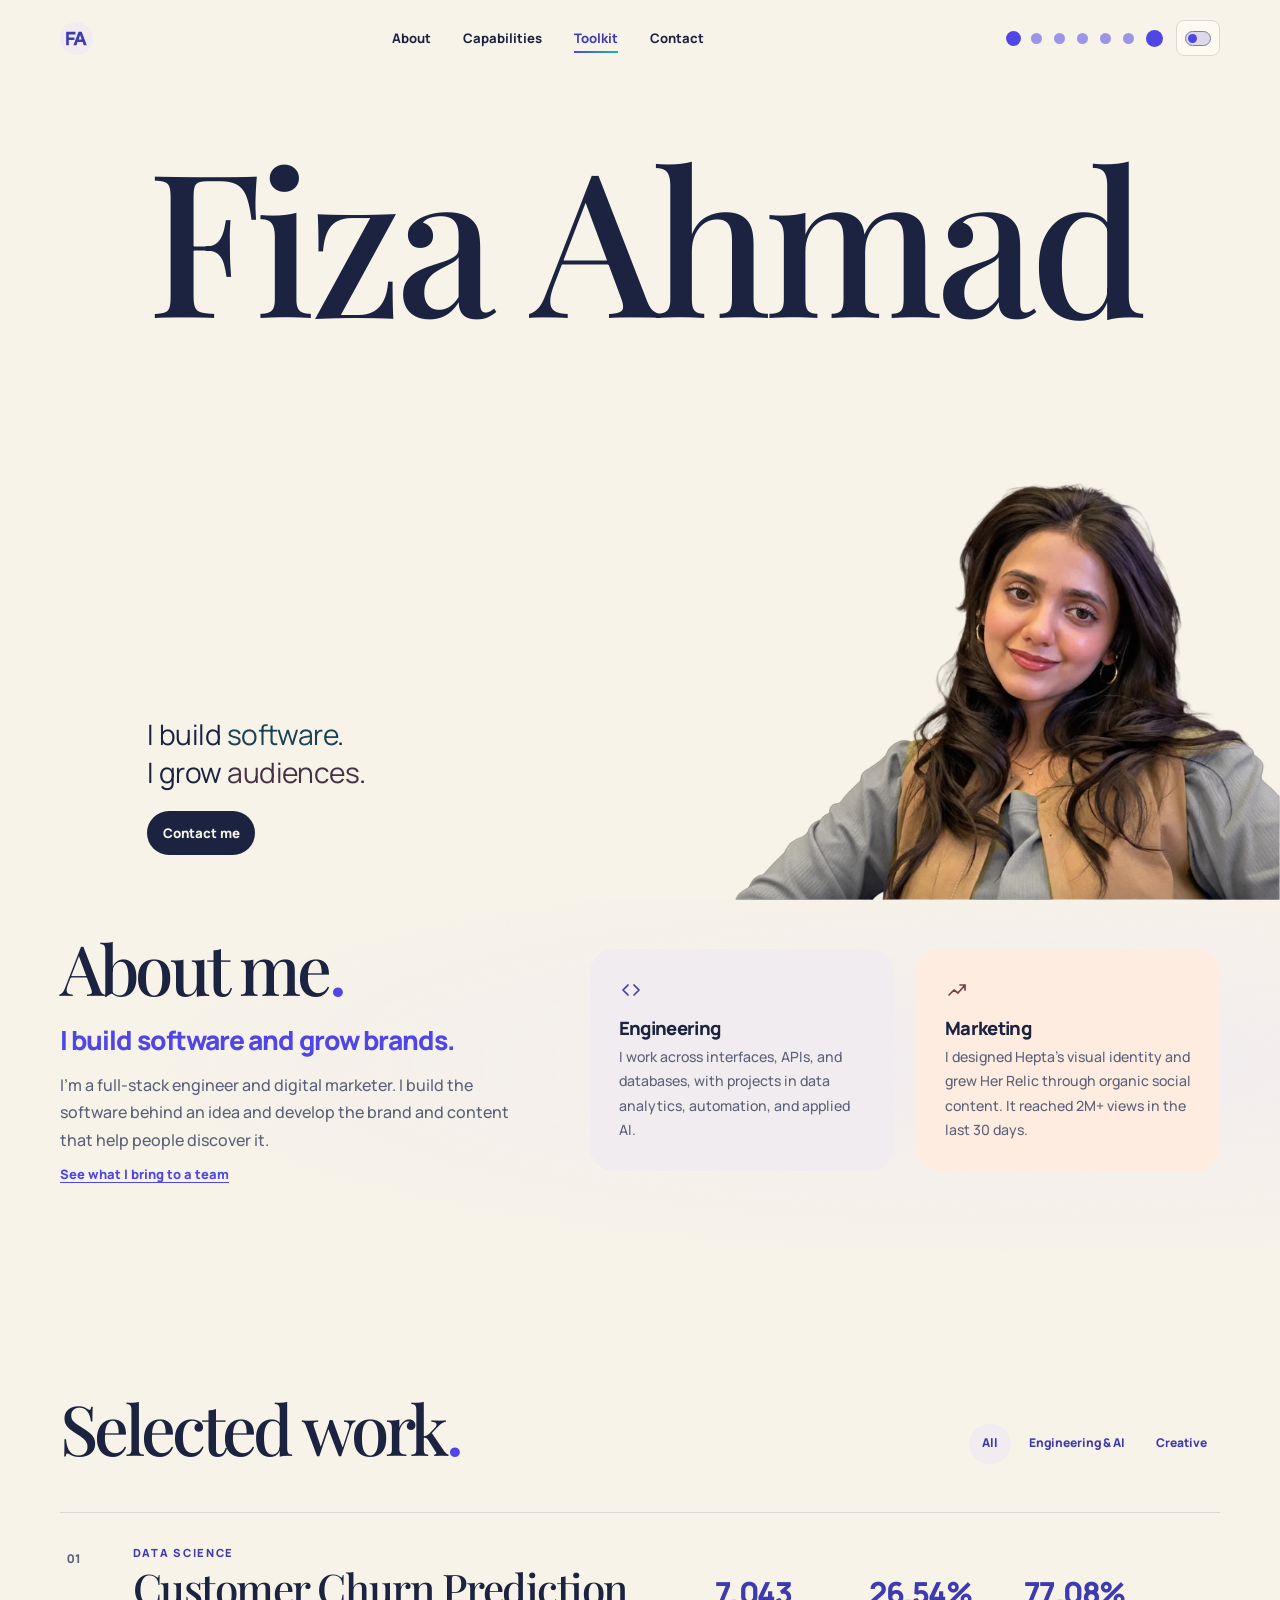
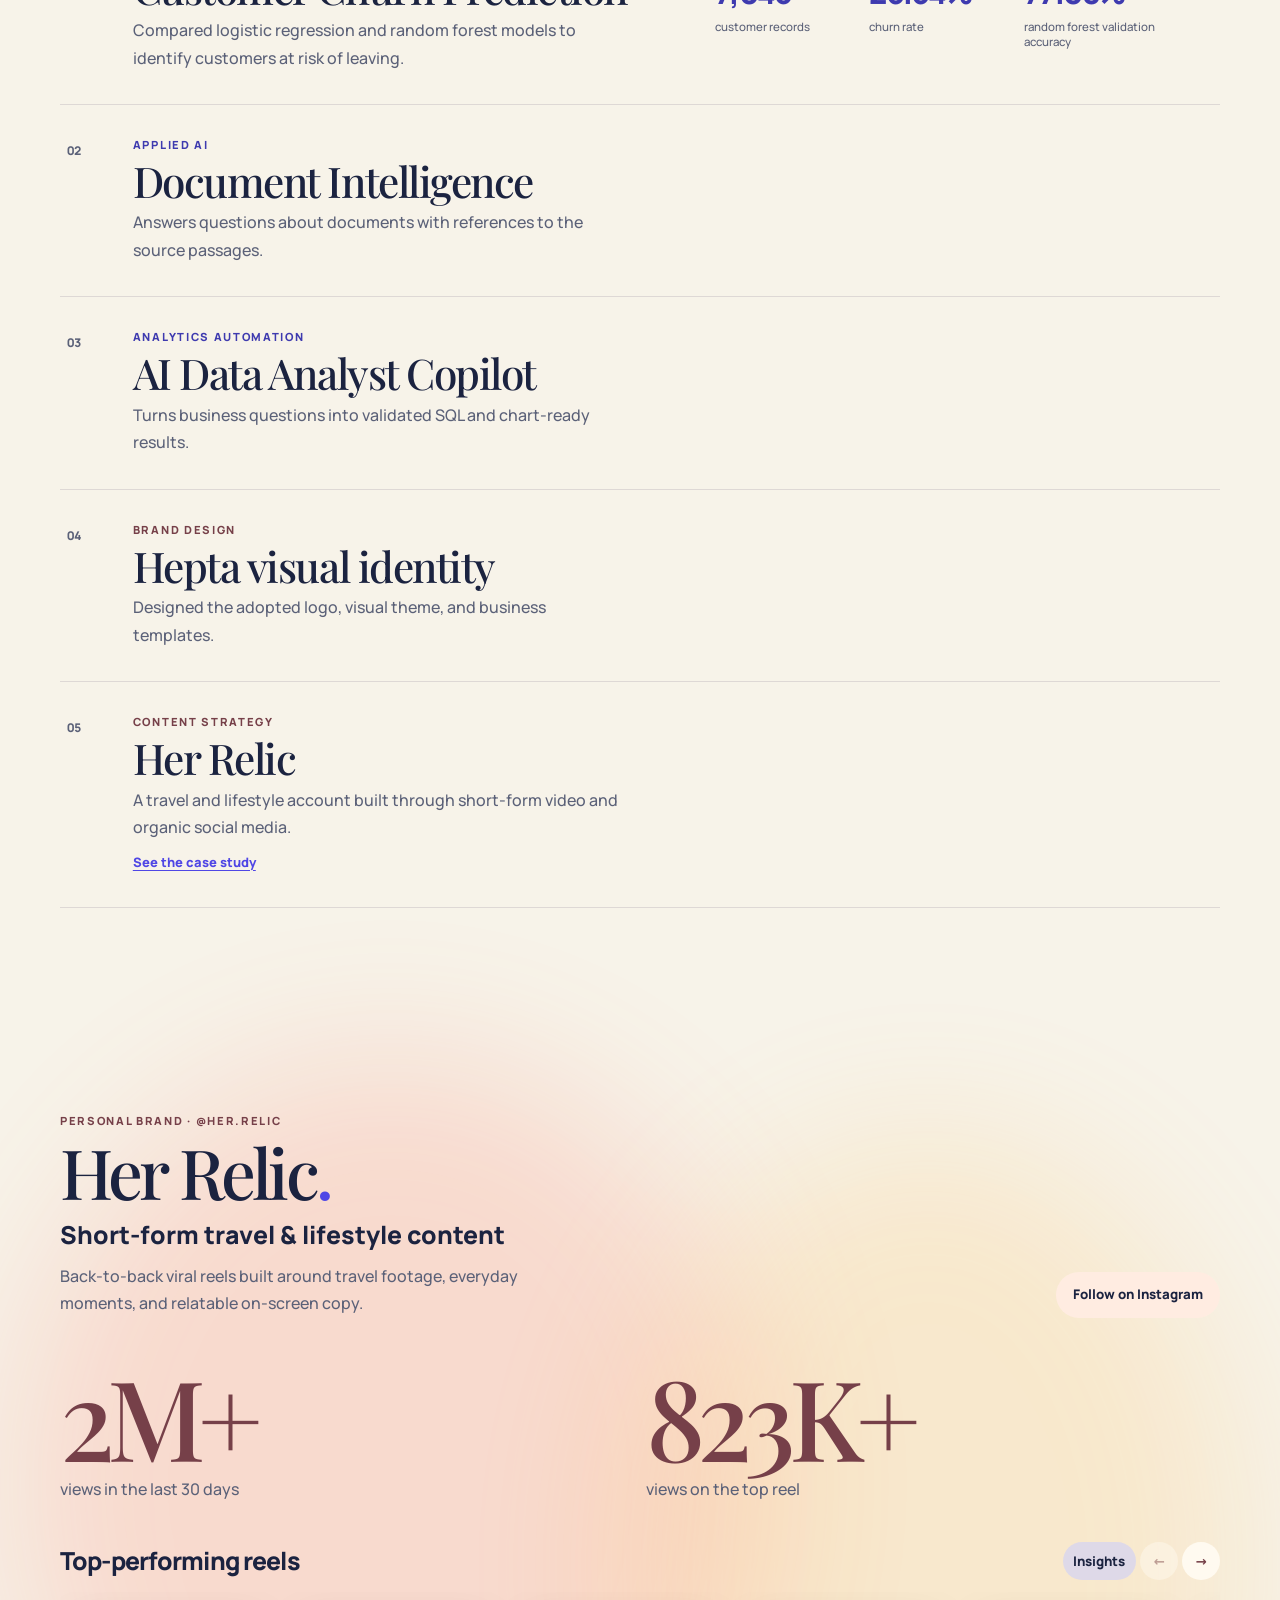
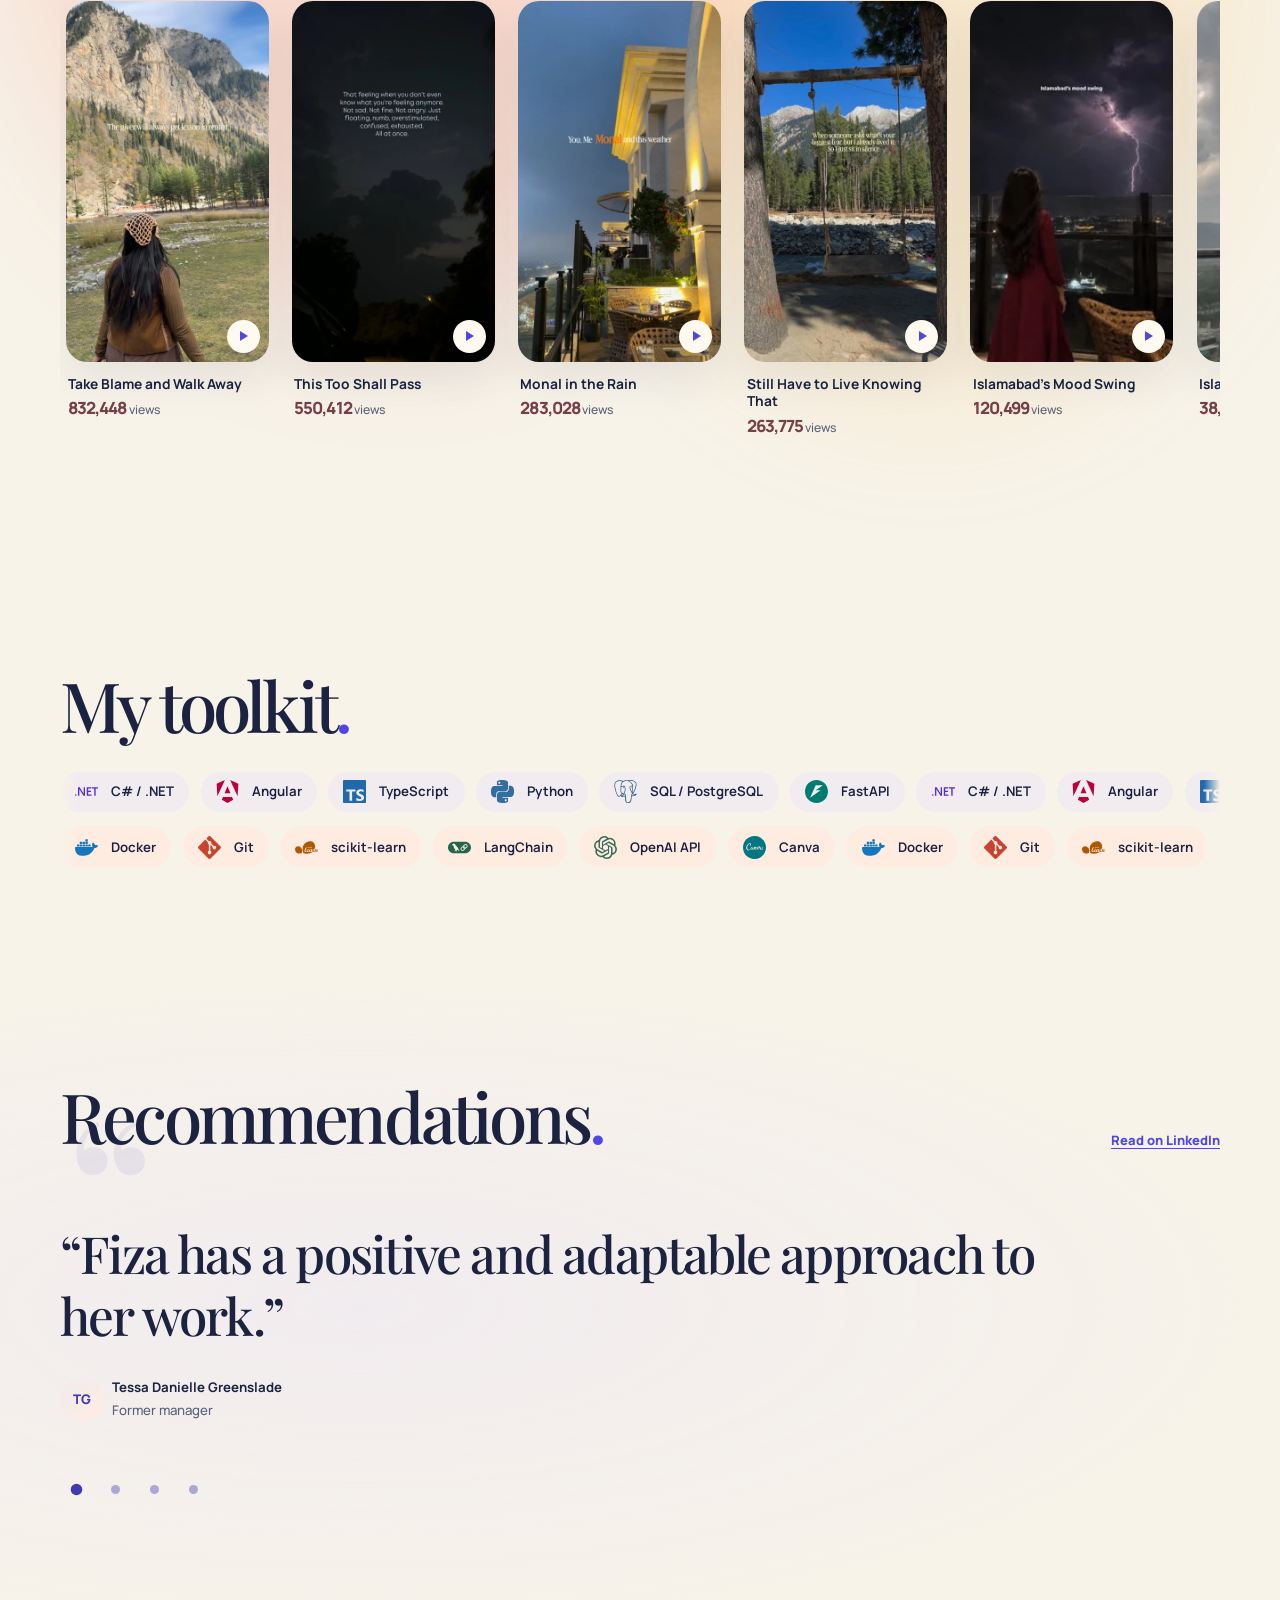
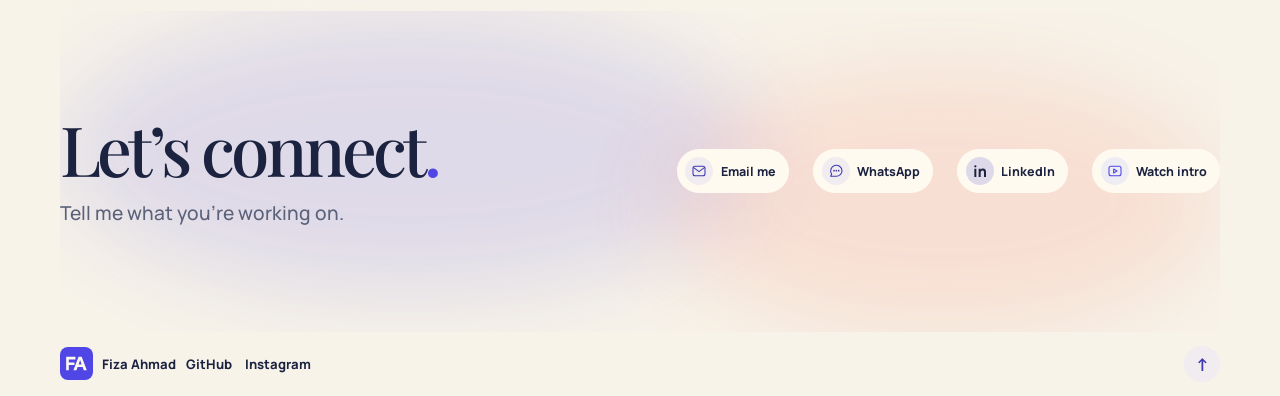
==== commit c67a17d5: "Keep recommendations rotating automatically" ====
--- a/index.html
+++ b/index.html
@@ -10,7 +10,7 @@
   <script src="theme.js?v=44"></script>
   <link rel="stylesheet" href="styles.css?v=43">
   <link rel="stylesheet" href="flow.css?v=48">
-  <script src="portfolio.js?v=45" defer></script>
+  <script src="portfolio.js?v=46" defer></script>
 </head>
 <body id="top">
   <a class="skip" href="#main">Skip to content</a>
@@ -256,7 +256,6 @@
           <figure><blockquote>“She is someone who delivers on her commitments and consistently takes ownership of her work.”</blockquote><figcaption><span class="initials" aria-hidden="true">MK</span><div><strong>Maryam Kamal</strong><span>Former teammate</span></div></figcaption></figure>
         </div>
         <div class="quote-controls" aria-label="Recommendation controls" hidden>
-          <button class="button quote-pause" type="button">Pause</button>
           <div class="quote-dots" role="group" aria-label="Choose a recommendation"></div>
         </div>
       </div>
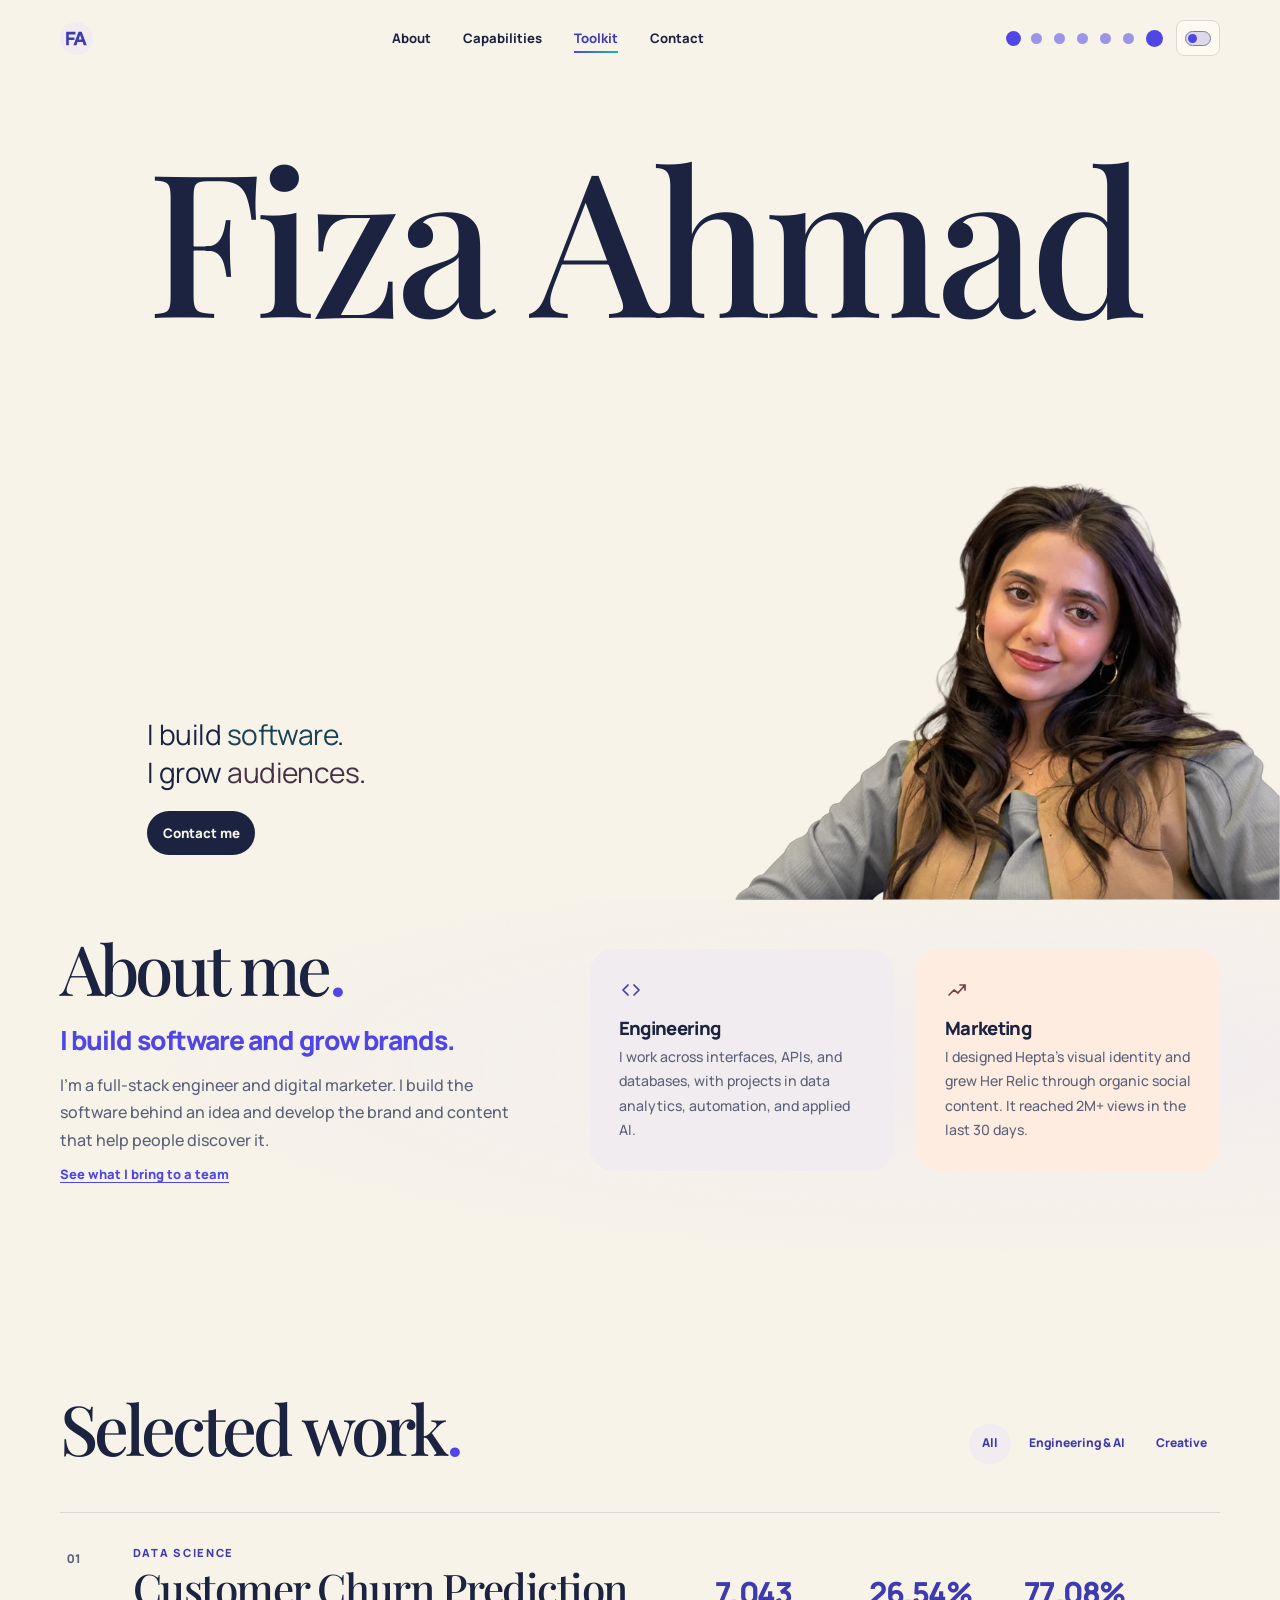
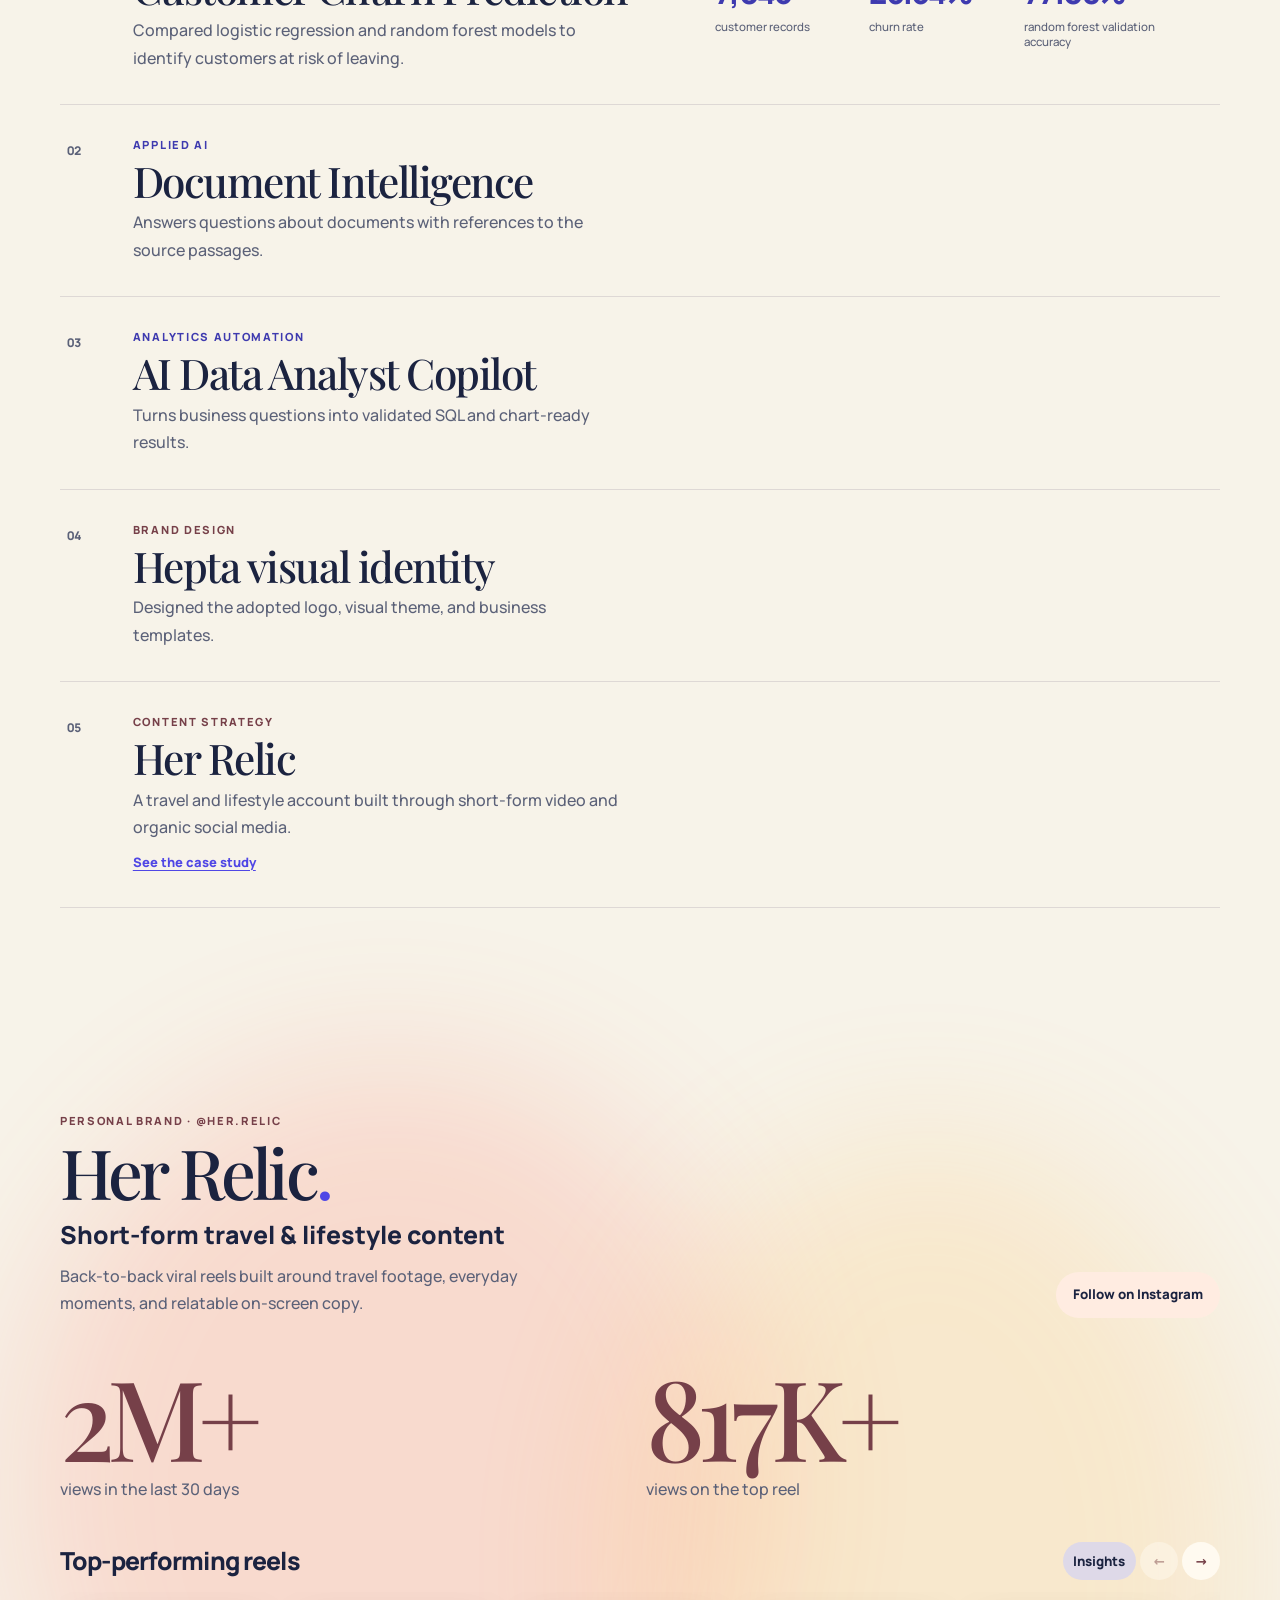
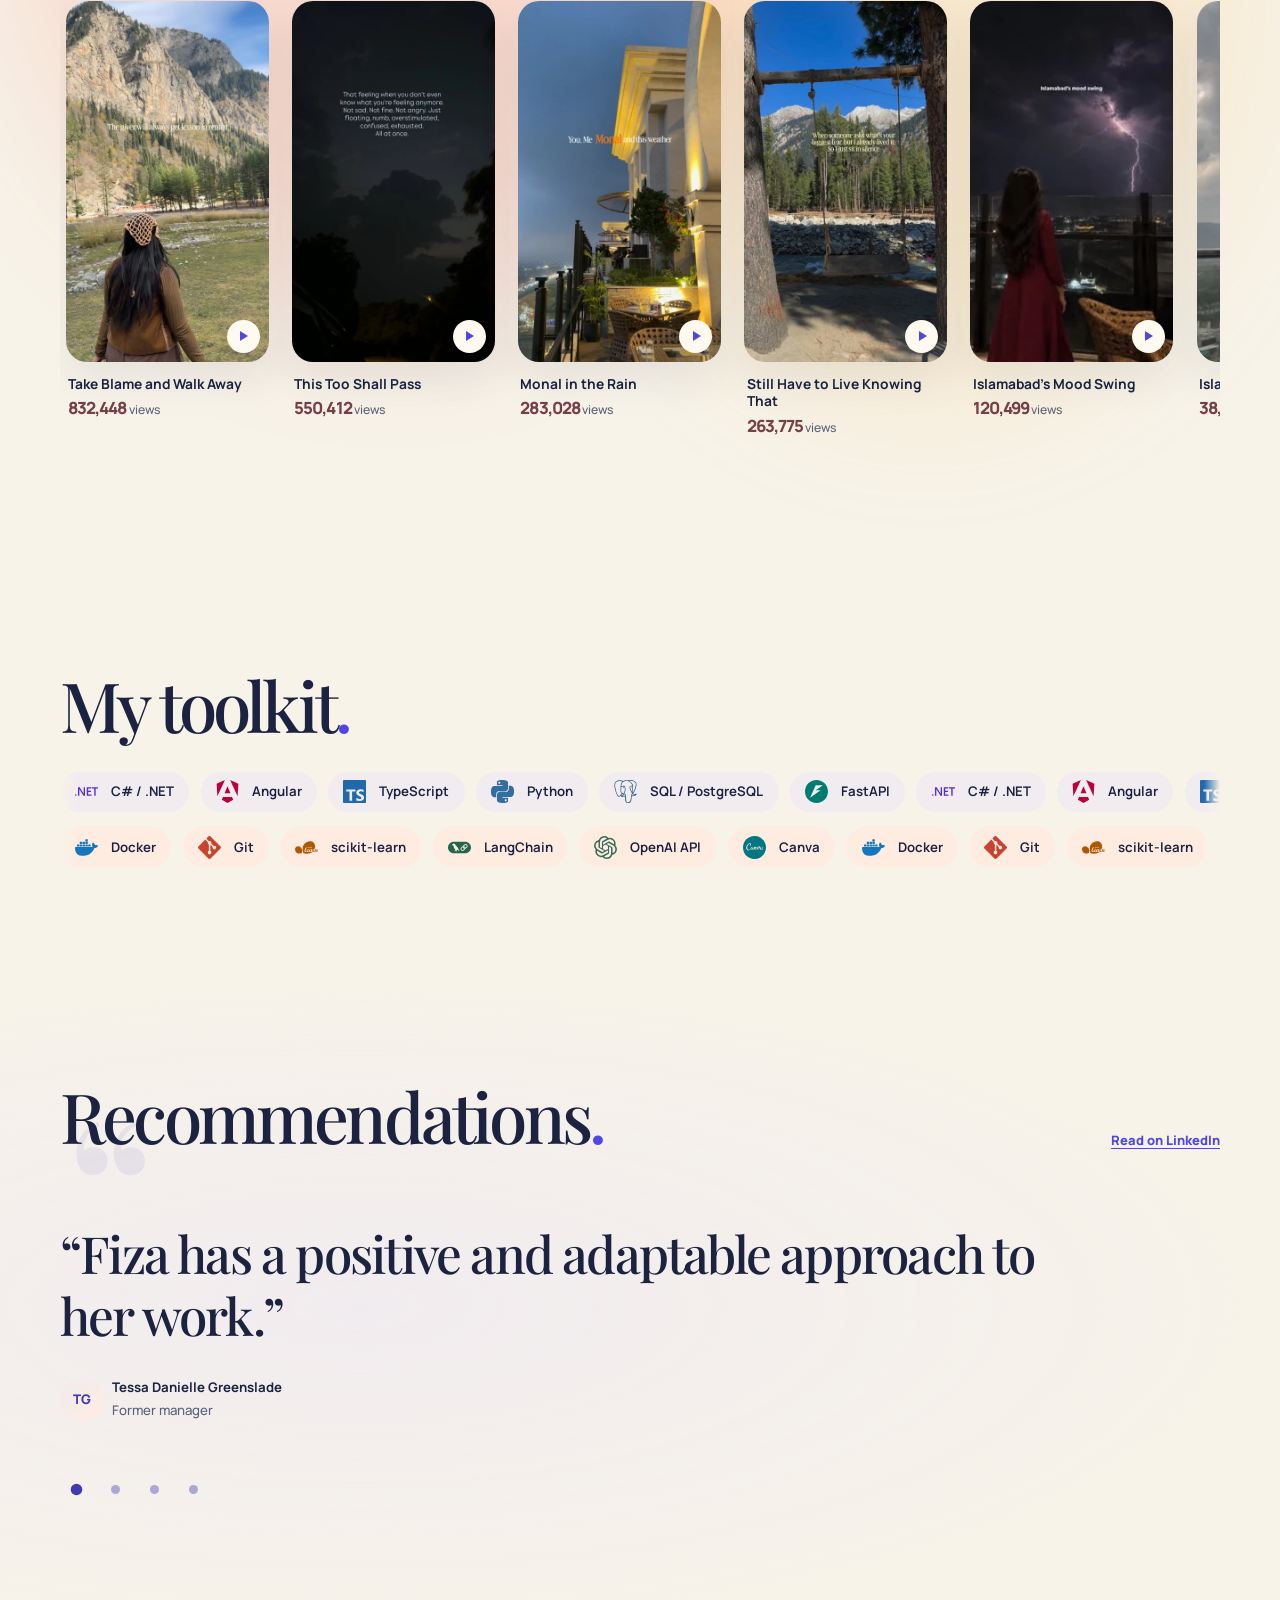
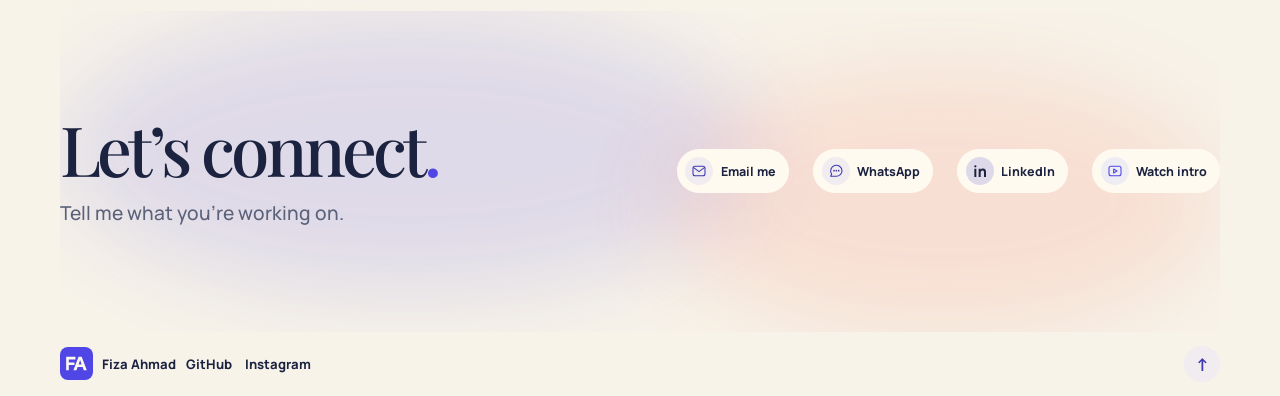
==== commit 52c93c3c: "Tighten the mobile portfolio hero" ====
--- a/index.html
+++ b/index.html
@@ -9,7 +9,7 @@
   <link rel="icon" href="fa.svg" type="image/svg+xml">
   <script src="theme.js?v=44"></script>
   <link rel="stylesheet" href="styles.css?v=43">
-  <link rel="stylesheet" href="flow.css?v=48">
+  <link rel="stylesheet" href="flow.css?v=49">
   <script src="portfolio.js?v=46" defer></script>
 </head>
 <body id="top">
@@ -56,7 +56,7 @@
             <div class="hero-portrait-image">
               <img src="fiza-ahmad-extended-768.webp"
                 srcset="fiza-ahmad-extended-420.webp 420w, fiza-ahmad-extended-768.webp 768w, fiza-ahmad-extended-1200.webp 1200w"
-                sizes="(max-width: 760px) 76vw, (max-width: 1280px) 43vw, 550px"
+                sizes="(max-width: 600px) 68vw, (max-width: 760px) 410px, (max-width: 1280px) 43vw, 550px"
                 width="1200" height="1000" alt="Portrait of Fiza Ahmad" fetchpriority="high">
             </div>
           </figure>
--- a/flow.css
+++ b/flow.css
@@ -192,6 +192,36 @@
   }
   .hero-hook span { display: block; }
   .hero-visual { z-index: 1; }
+}
+@media (max-width: 760px) {
+  .hero-stage { grid-template-areas: "mobile-hero"; }
+  .hero-copy {
+    grid-area: mobile-hero;
+    align-self: stretch;
+    display: flex;
+    flex-direction: column;
+    justify-content: space-between;
+    padding-bottom: .65rem;
+  }
+  .hero h1 { margin-bottom: .75rem; }
+  .hero-visual {
+    grid-area: mobile-hero;
+    align-self: end;
+    width: min(68vw, 410px);
+    z-index: 1;
+    pointer-events: none;
+  }
+  .hero-details { position: relative; z-index: 2; width: max-content; }
+  .hero-hook { font-size: clamp(.875rem, 3.6vw, 1.125rem); }
+  .hero-hook span { display: block; }
+  .hero-actions { margin-top: .65rem; }
+  .hero-copy .button {
+    position: relative;
+    min-height: 36px;
+    padding: .3rem .7rem;
+    font-size: .75rem;
+  }
+  .hero-copy .button::after { content: ''; position: absolute; inset: -4px 0; }
 }
 @media (max-width: 760px) {
   .navigation-bar .nav { min-height: 96px; gap: 4px 8px; }
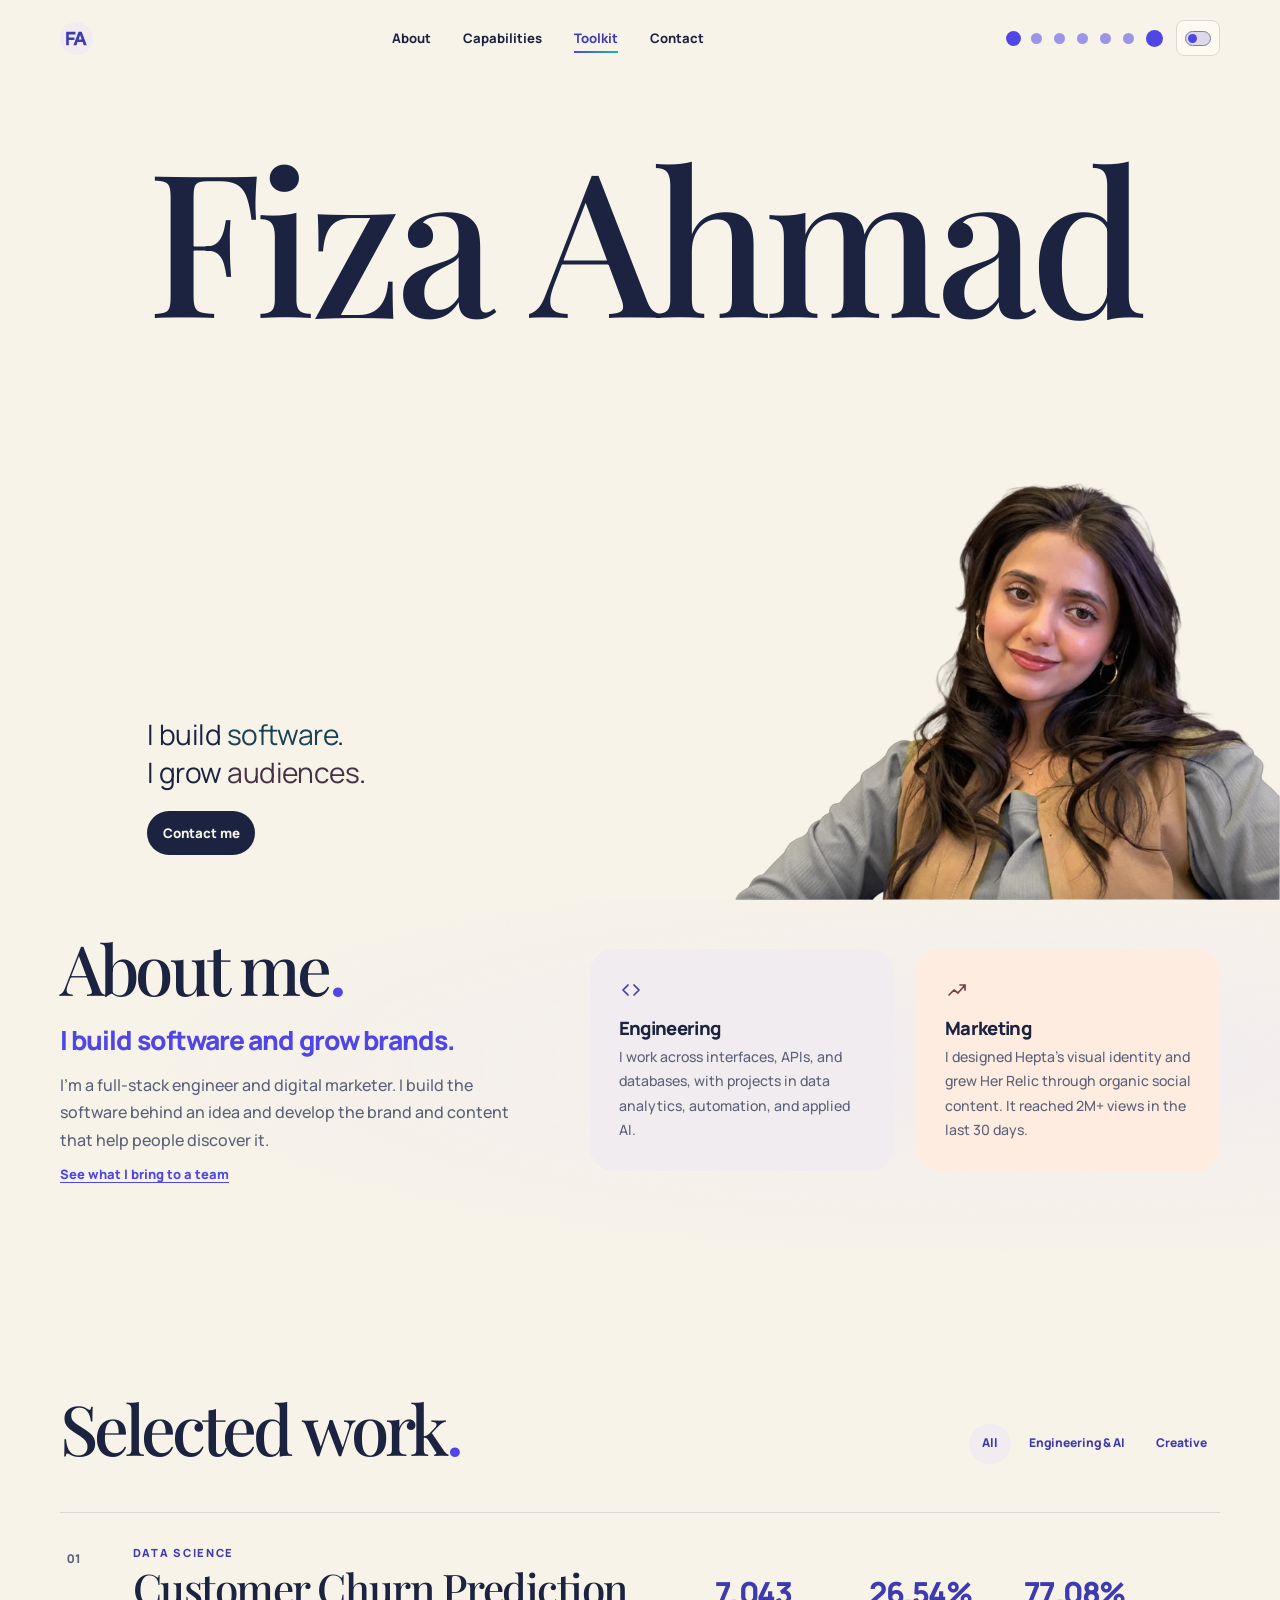
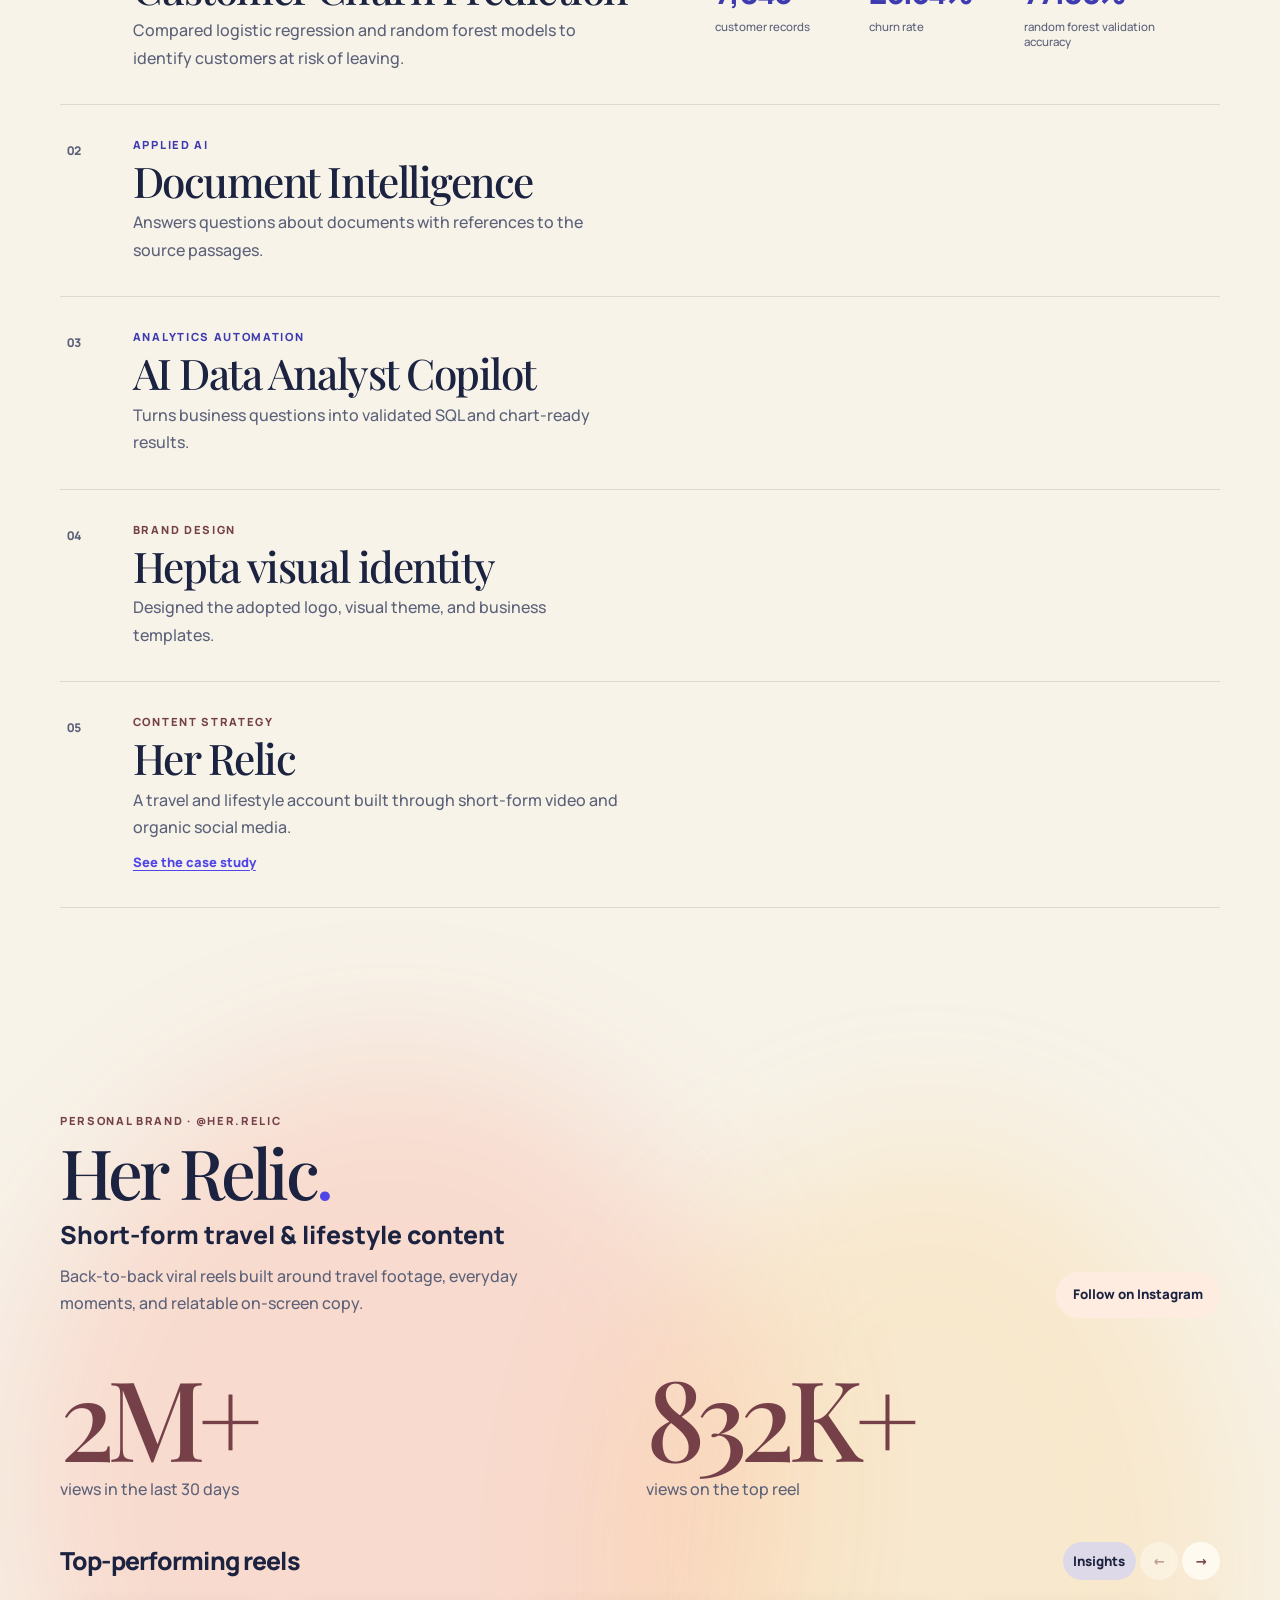
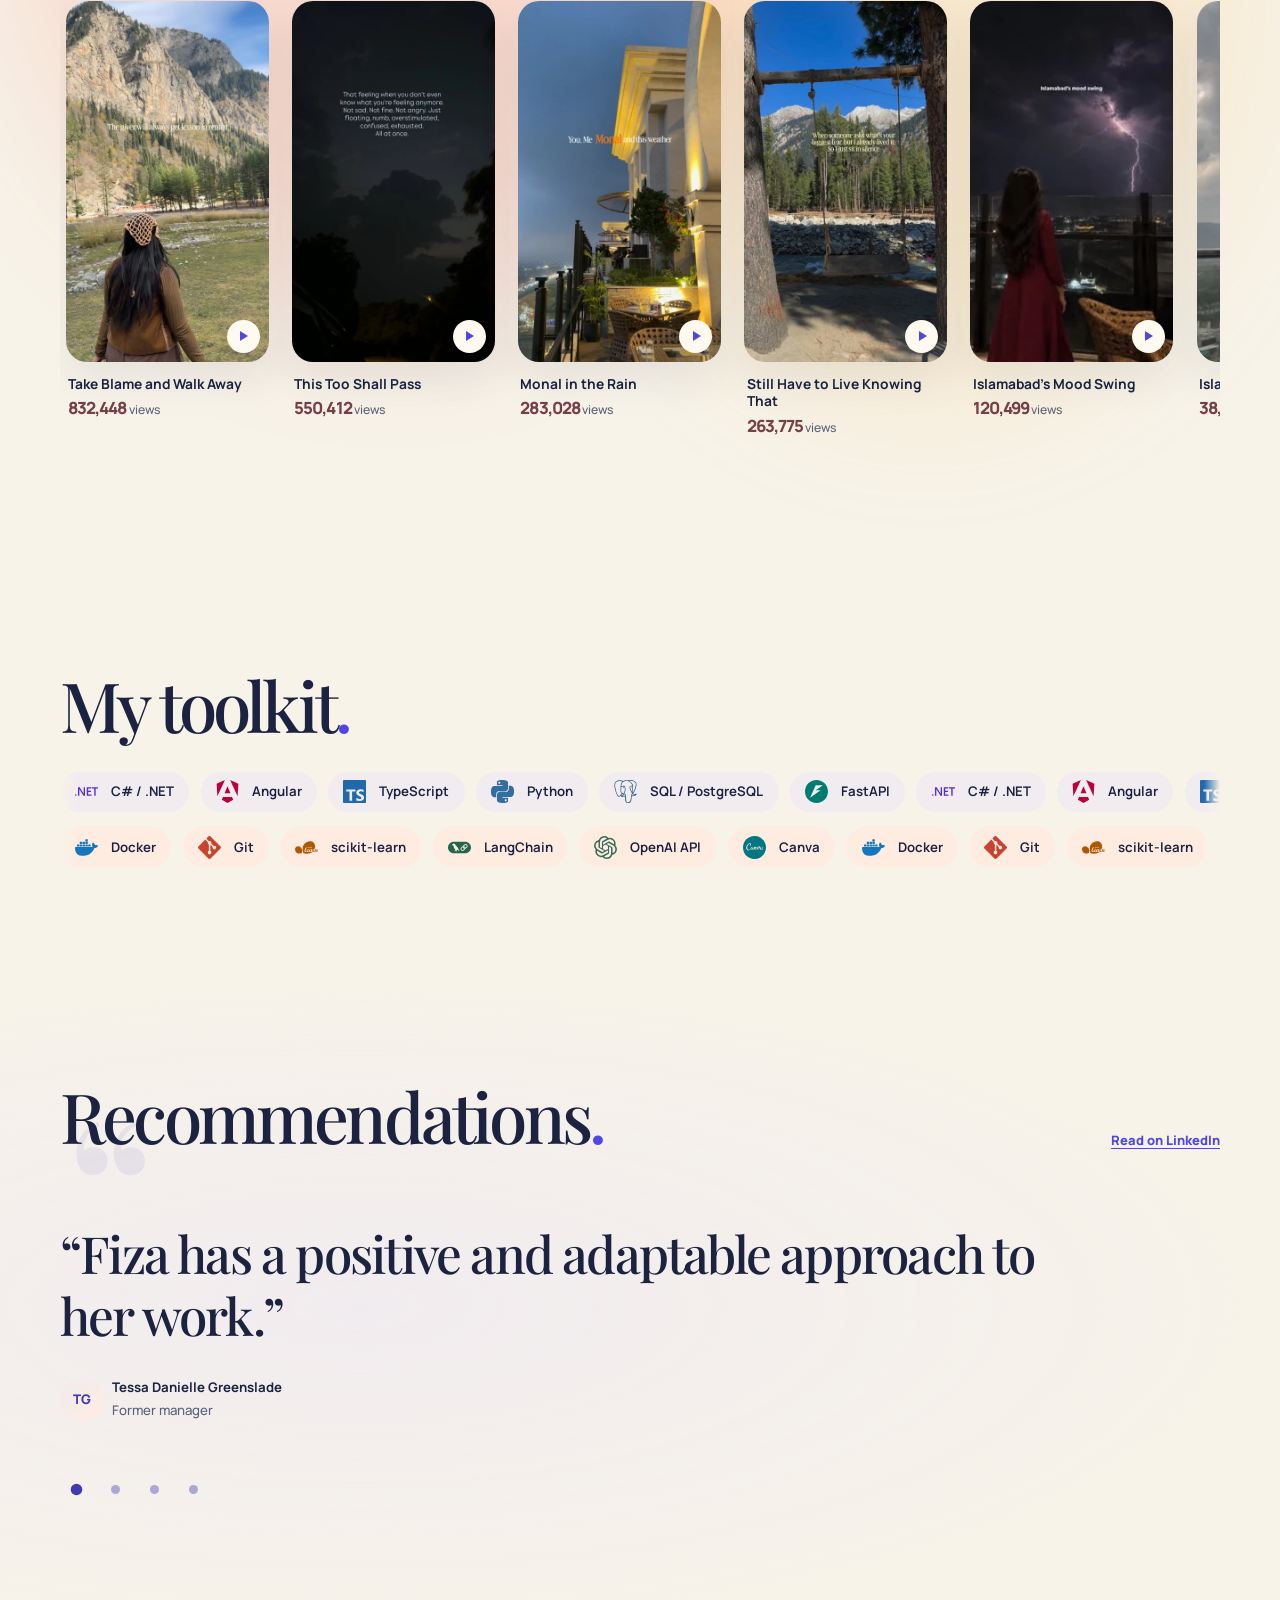
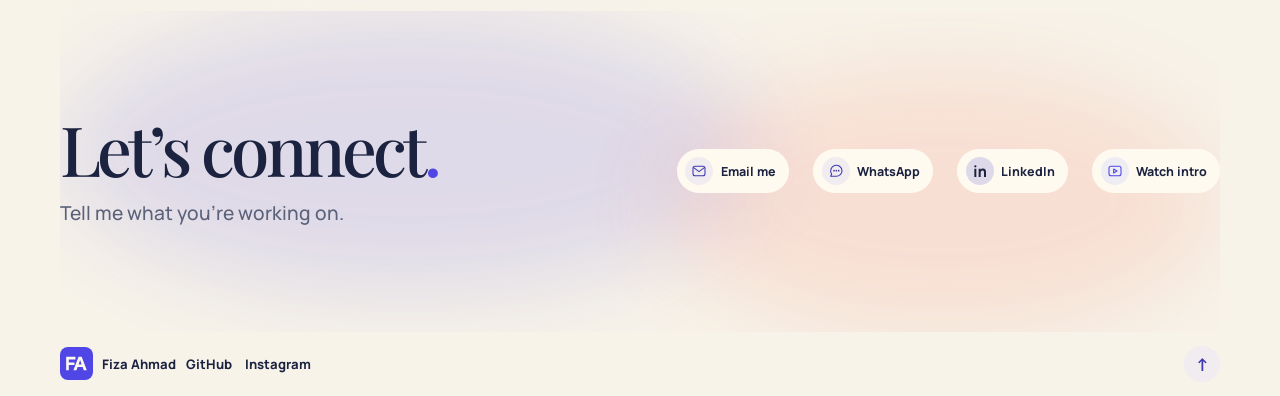
==== commit e6018d55: "Add breathing room above About on mobile" ====
--- a/index.html
+++ b/index.html
@@ -9,7 +9,7 @@
   <link rel="icon" href="fa.svg" type="image/svg+xml">
   <script src="theme.js?v=44"></script>
   <link rel="stylesheet" href="styles.css?v=43">
-  <link rel="stylesheet" href="flow.css?v=49">
+  <link rel="stylesheet" href="flow.css?v=50">
   <script src="portfolio.js?v=46" defer></script>
 </head>
 <body id="top">
--- a/flow.css
+++ b/flow.css
@@ -232,6 +232,9 @@
 
 /* About */
 .hero + .about-section > .about { padding-block-start: clamp(1.25rem, 2.5vw, 2.5rem); }
+@media (max-width: 760px) {
+  .hero + .about-section > .about { padding-block-start: 2.5rem; }
+}
 .about-section { border: 0; background: radial-gradient(ellipse at 80% 42%,var(--cool-wash),transparent 61%); }
 .about { grid-template-columns: 1fr; align-items: center; gap: clamp(1.8rem, 5vw, 4.7rem); }
 .about-disciplines { grid-template-columns: repeat(2,minmax(0,1fr)); gap: clamp(.6rem, 2vw, 1.4rem); }
